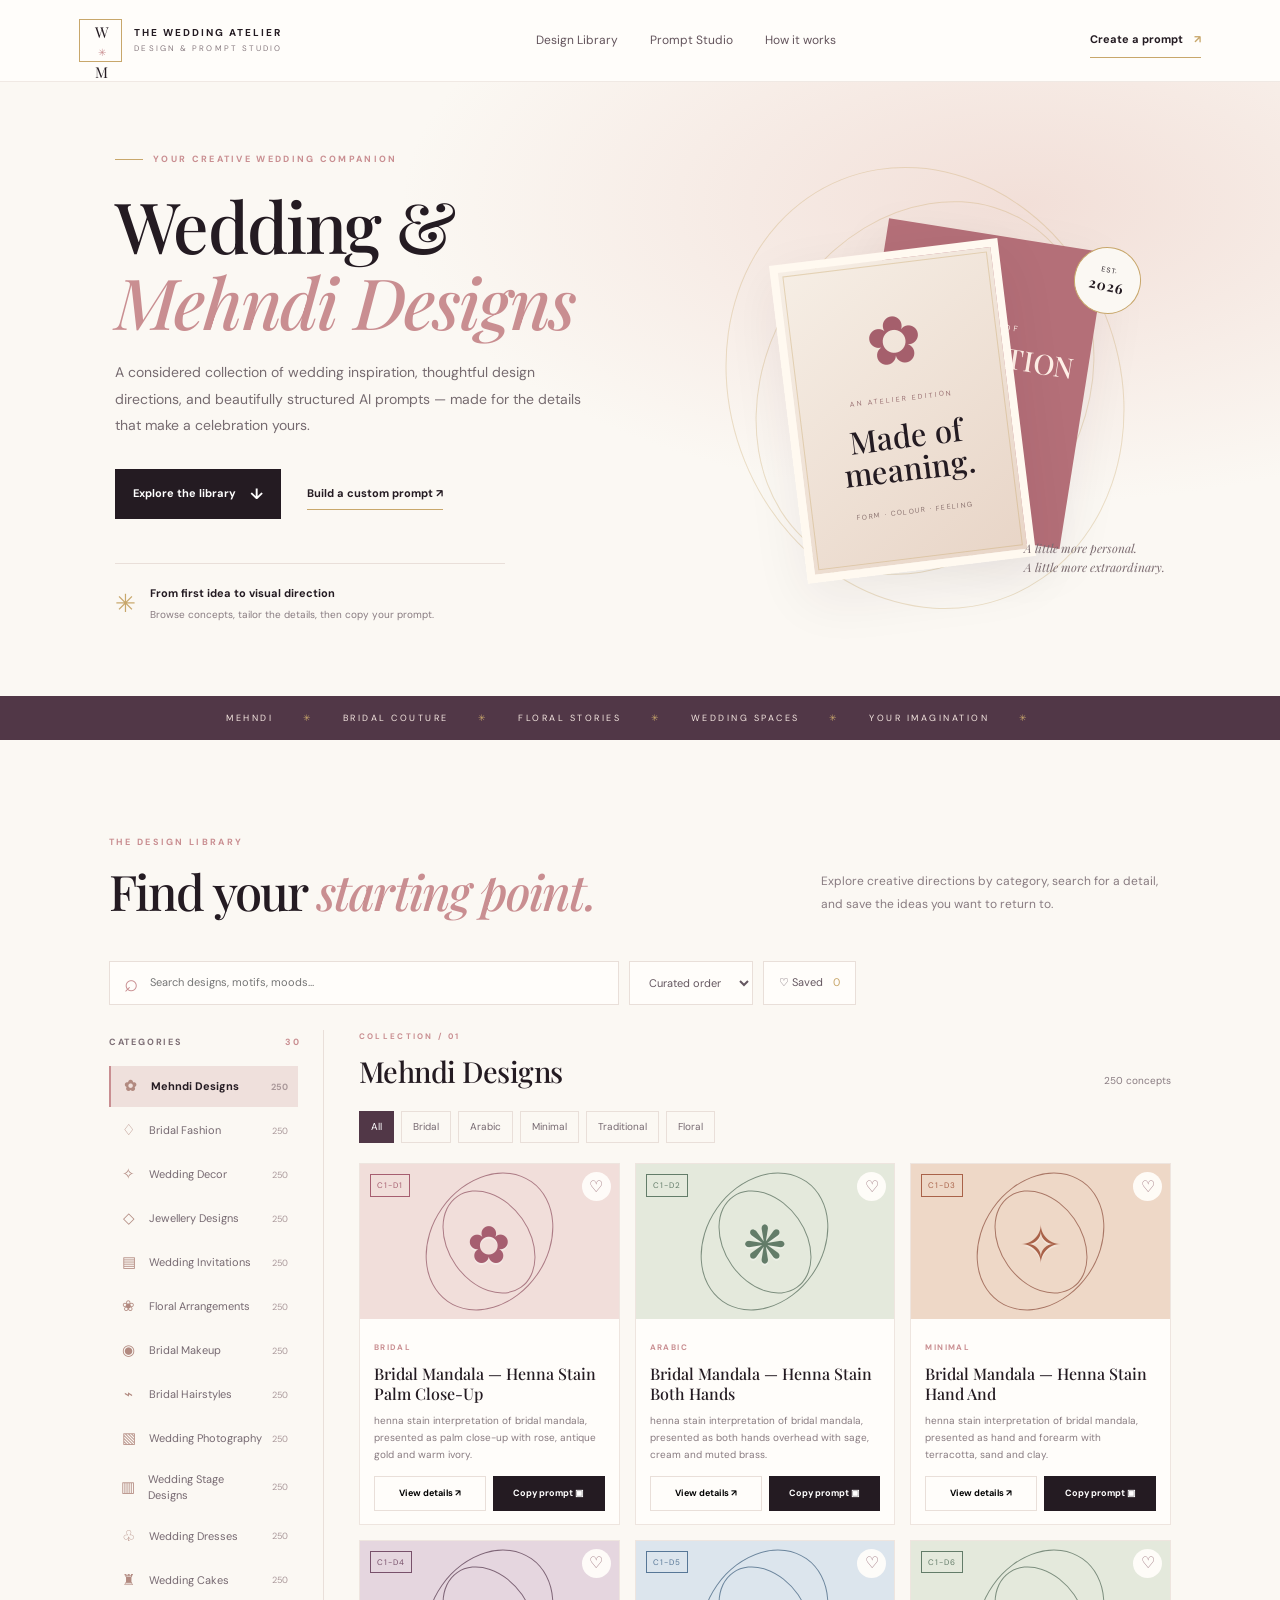
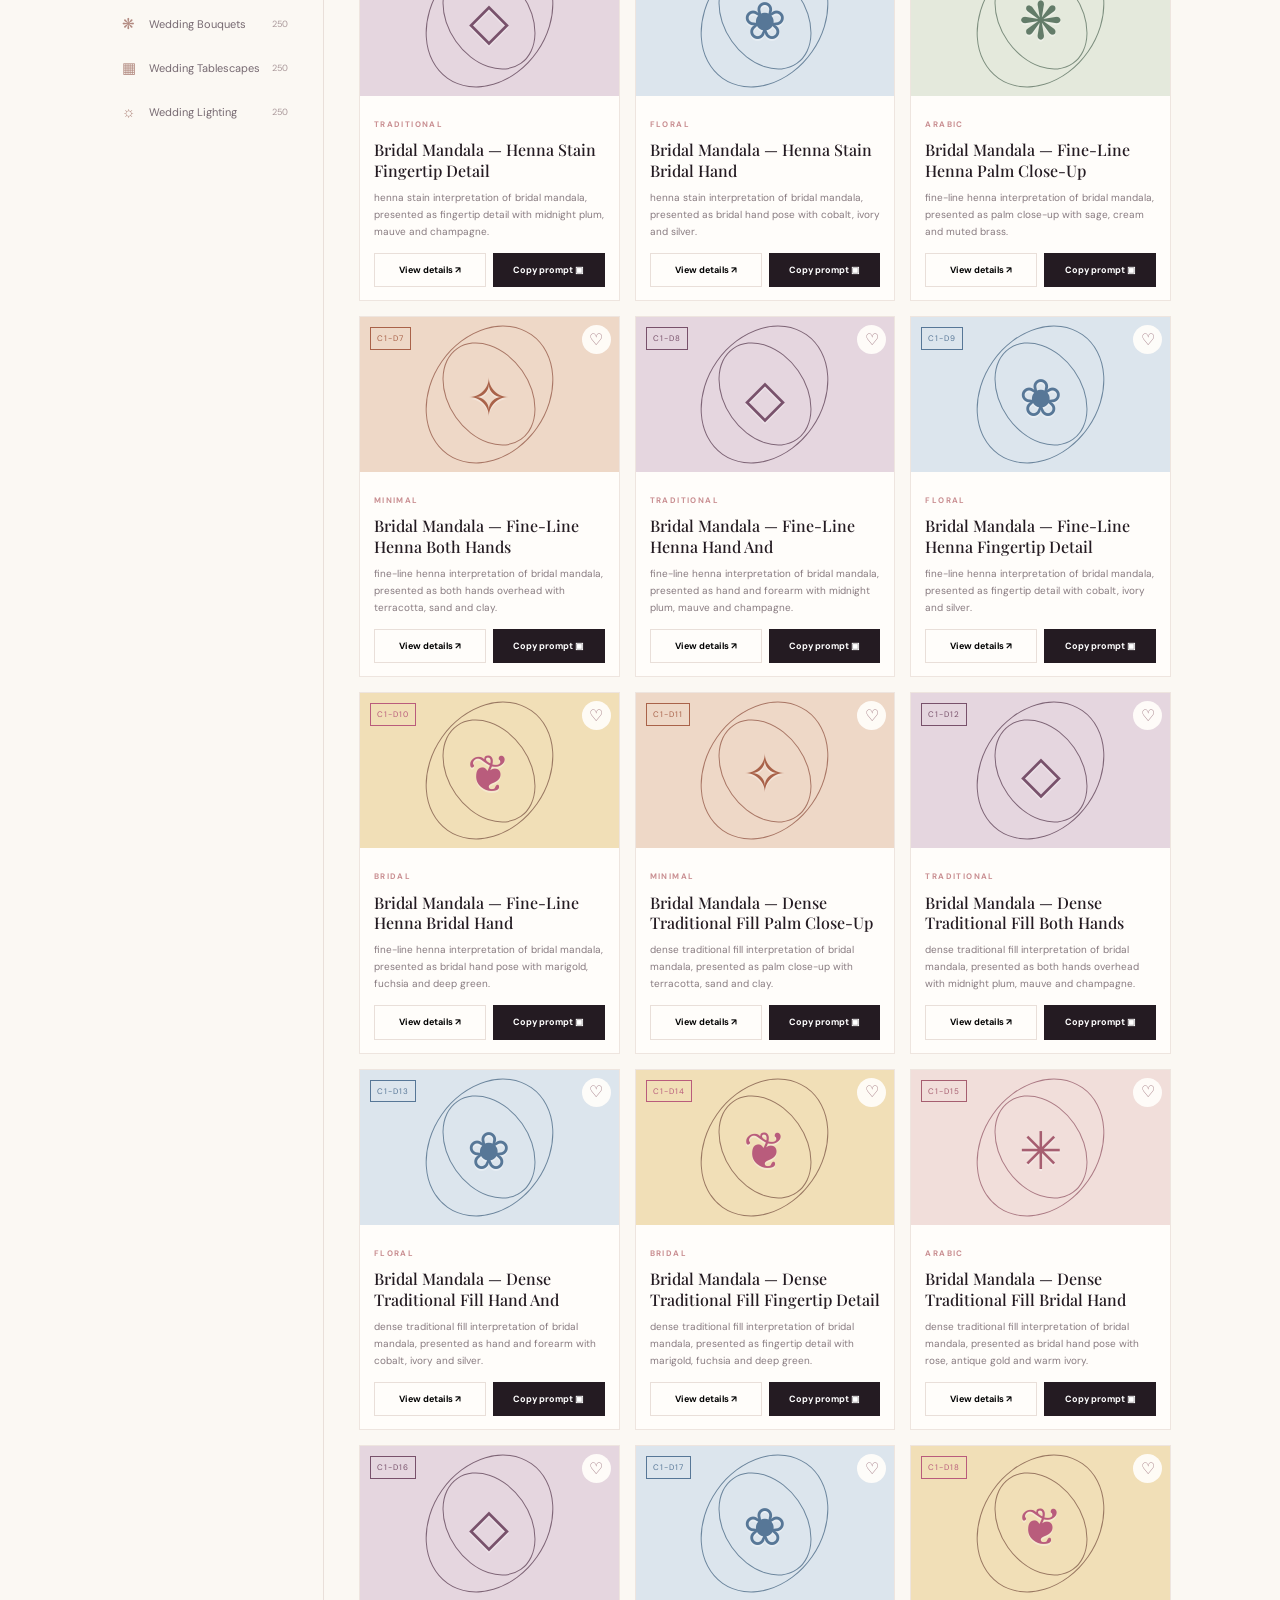
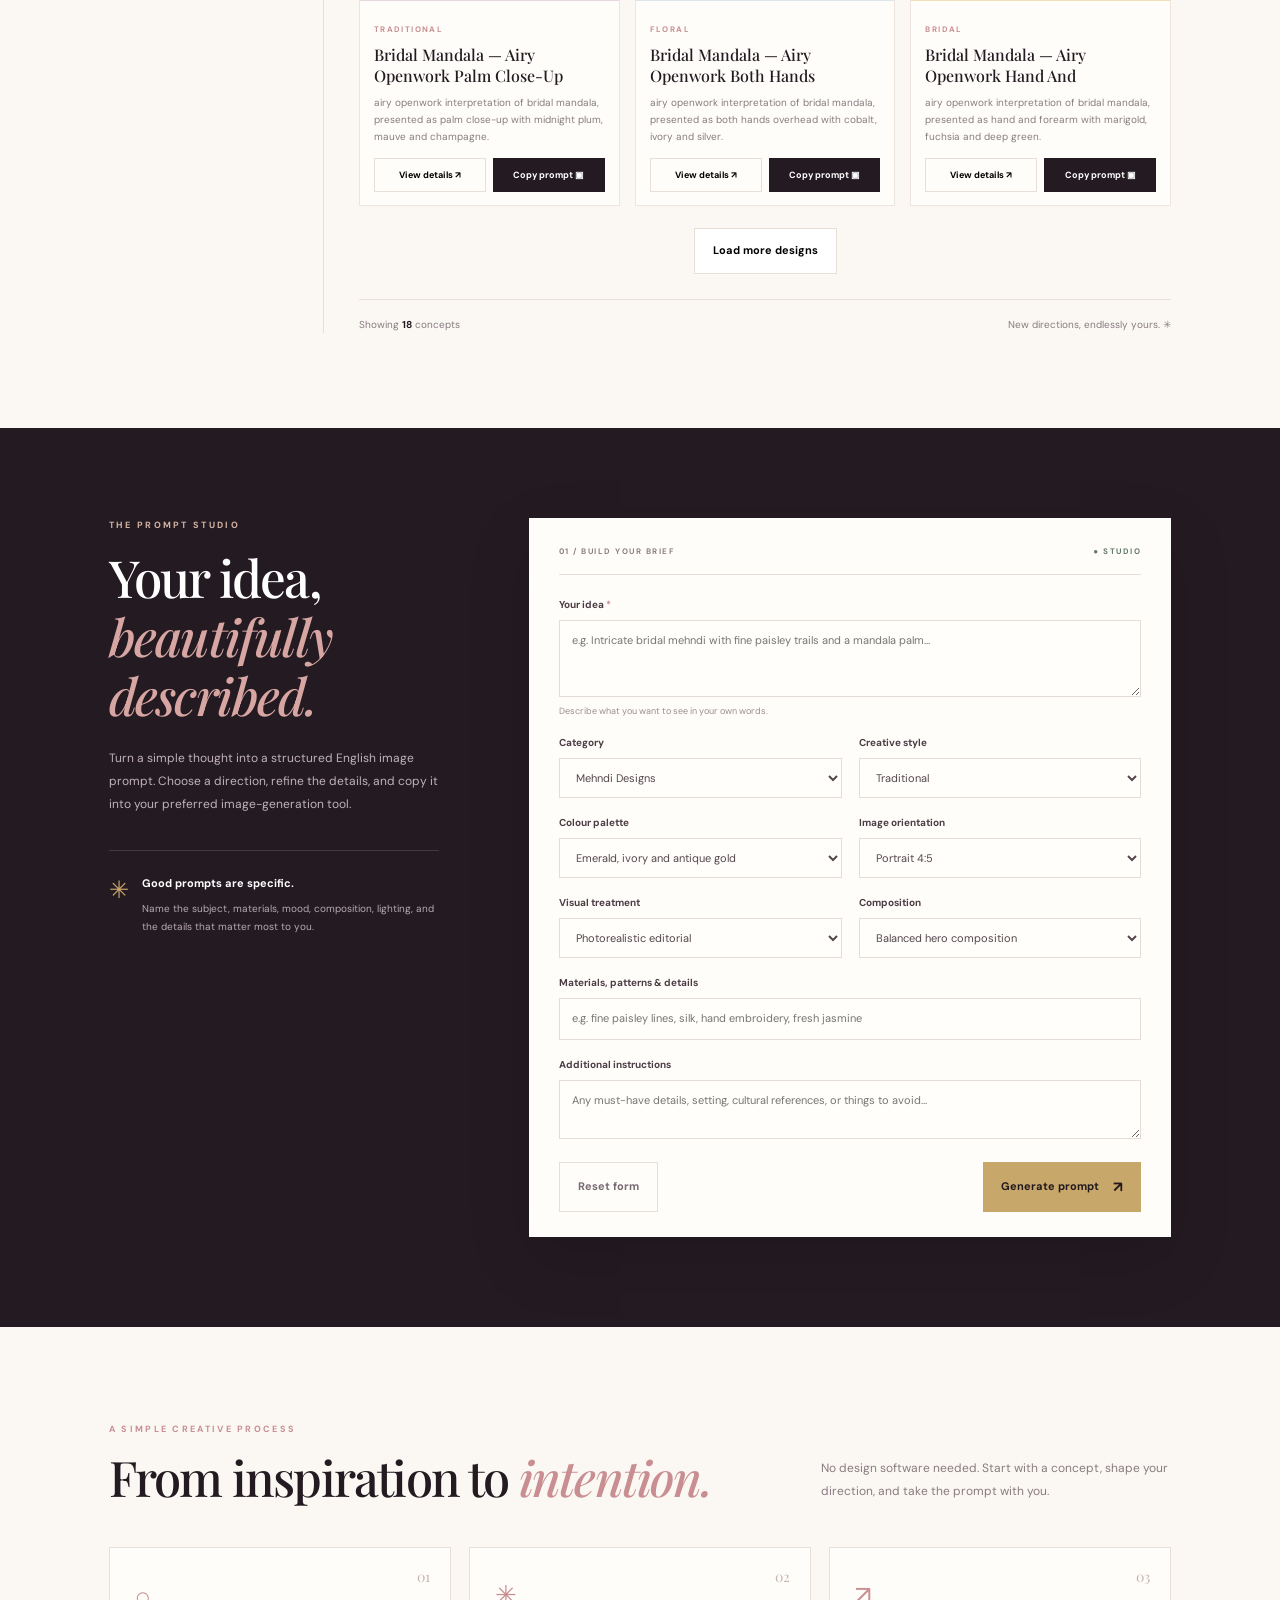
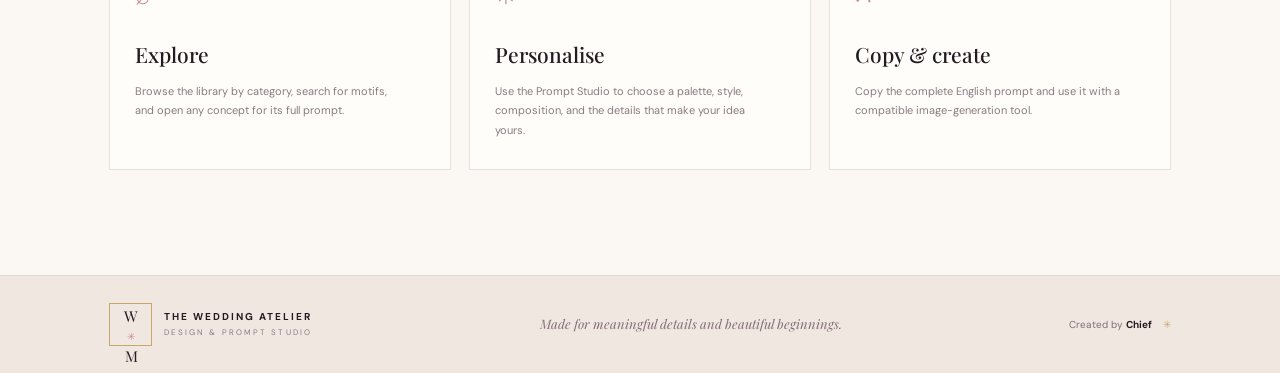
==== index.html @ a95d87e6 "Add files via upload" ====
<!doctype html>
<html lang="en">
<head>
  <meta charset="utf-8">
  <meta name="viewport" content="width=device-width, initial-scale=1">
  <meta name="theme-color" content="#241b22">
  <meta name="description" content="Explore wedding and mehndi design concepts and create polished AI image prompts.">
  <title>Wedding & Mehndi Designs — The Atelier</title>
  <link rel="preconnect" href="https://fonts.googleapis.com">
  <link rel="preconnect" href="https://fonts.gstatic.com" crossorigin>
  <link href="https://fonts.googleapis.com/css2?family=DM+Sans:wght@400;500;600;700&family=Playfair+Display:wght@500;600;700&display=swap" rel="stylesheet">
  <link rel="stylesheet" href="style.css">
</head>
<body>
  <header class="topbar">
    <a class="brand" href="#" aria-label="Wedding and Mehndi Designs home">
      <span class="brand-mark" aria-hidden="true">W<span>✳</span>M</span>
      <span class="brand-copy"><strong>THE WEDDING ATELIER</strong><small>DESIGN & PROMPT STUDIO</small></span>
    </a>
    <button class="menu-toggle" id="menuToggle" aria-label="Toggle navigation" aria-expanded="false">☰</button>
    <nav class="nav-links" id="navLinks">
      <a href="#library">Design Library</a><a href="#generator">Prompt Studio</a><a href="#how">How it works</a>
    </nav>
    <a class="top-cta" href="#generator">Create a prompt <span>↗</span></a>
  </header>

  <main>
    <section class="hero">
      <div class="hero-copy">
        <div class="eyebrow"><span class="eyebrow-line"></span> YOUR CREATIVE WEDDING COMPANION</div>
        <h1>Wedding &<br><em>Mehndi Designs</em></h1>
        <p class="hero-intro">A considered collection of wedding inspiration, thoughtful design directions, and beautifully structured AI prompts — made for the details that make a celebration yours.</p>
        <div class="hero-actions"><a class="button button-dark" href="#library">Explore the library <span>↓</span></a><a class="text-link" href="#generator">Build a custom prompt <span>↗</span></a></div>
        <div class="hero-note"><span class="note-star">✳</span><span><strong>From first idea to visual direction</strong><small>Browse concepts, tailor the details, then copy your prompt.</small></span></div>
      </div>
      <div class="hero-art" aria-label="Decorative editorial wedding artwork">
        <div class="art-orbit orbit-one"></div><div class="art-orbit orbit-two"></div>
        <div class="art-card art-back"><span>THE ART OF</span><strong>CELEBRATION</strong><i>✳</i></div>
        <div class="art-card art-front"><div class="art-flower">✿</div><span>AN ATELIER EDITION</span><strong>Made of<br>meaning.</strong><small>FORM · COLOUR · FEELING</small></div>
        <div class="art-stamp">EST.<br><b>2026</b></div>
        <div class="art-caption">A little more personal.<br>A little more extraordinary.</div>
      </div>
    </section>

    <section class="ticker" aria-label="Available creative directions"><div>MEHNDI <span>✳</span> BRIDAL COUTURE <span>✳</span> FLORAL STORIES <span>✳</span> WEDDING SPACES <span>✳</span> YOUR IMAGINATION <span>✳</span> </div></section>

    <section class="section library-section" id="library">
      <div class="section-heading">
        <div><div class="eyebrow">THE DESIGN LIBRARY</div><h2>Find your <em>starting point.</em></h2></div>
        <p>Explore creative directions by category, search for a detail, and save the ideas you want to return to.</p>
      </div>
      <div class="library-controls">
        <label class="search-box"><span aria-hidden="true">⌕</span><input id="searchInput" type="search" placeholder="Search designs, motifs, moods…" aria-label="Search designs"></label>
        <label class="select-wrap"><span class="sr-only">Sort designs</span><select id="sortSelect"><option value="featured">Curated order</option><option value="az">Name: A–Z</option><option value="za">Name: Z–A</option></select></label>
        <button class="filter-button" id="favoritesFilter" aria-pressed="false">♡ Saved <span id="savedCount">0</span></button>
      </div>
      <div class="category-layout">
        <aside class="category-sidebar"><div class="sidebar-title">CATEGORIES <span id="categoryCount"></span></div><div id="categoryNav" class="category-nav"></div></aside>
        <div class="design-content">
          <div class="active-category-row"><div><div class="eyebrow" id="categoryEyebrow">THE COLLECTION</div><h3 id="activeCategoryTitle">Mehndi Designs</h3></div><span class="result-count" id="resultCount">150 concepts</span></div>
          <div id="subcategoryRow" class="subcategory-row"></div>
          <div id="designGrid" class="design-grid" aria-live="polite"></div>
          <div id="emptyState" class="empty-state" hidden><span>⌕</span><h3>No designs found</h3><p>Try a different search term or clear the active filters.</p><button class="button button-outline" id="clearFilters">Clear filters</button></div>
          <div class="library-footer"><span>Showing <b id="showingCount">0</b> concepts</span><span>New directions, endlessly yours. ✳</span></div>
        </div>
      </div>
    </section>

    <section class="generator-section" id="generator">
      <div class="generator-intro"><div class="eyebrow eyebrow-light">THE PROMPT STUDIO</div><h2>Your idea,<br><em>beautifully described.</em></h2><p>Turn a simple thought into a structured English image prompt. Choose a direction, refine the details, and copy it into your preferred image-generation tool.</p><div class="studio-tip"><span>✳</span><div><strong>Good prompts are specific.</strong><p>Name the subject, materials, mood, composition, lighting, and the details that matter most to you.</p></div></div></div>
      <div class="generator-panel">
        <div class="panel-top"><span>01 / BUILD YOUR BRIEF</span><span class="panel-dot">● STUDIO</span></div>
        <form id="promptForm">
          <label class="field full-field"><span>Your idea <b>*</b></span><textarea id="ideaInput" rows="3" maxlength="500" placeholder="e.g. Intricate bridal mehndi with fine paisley trails and a mandala palm…" required></textarea><small>Describe what you want to see in your own words.</small></label>
          <div class="form-grid">
            <label class="field"><span>Category</span><select id="genCategory"></select></label>
            <label class="field"><span>Creative style</span><select id="styleInput"><option>Traditional</option><option>Modern</option><option>Minimalist</option><option>Royal</option><option>Luxurious</option><option>Vintage</option><option>Floral</option><option>Contemporary</option><option>Editorial</option><option>Bohemian</option><option>Art Deco</option></select></label>
            <label class="field"><span>Colour palette</span><select id="colorInput"><option>Emerald, ivory and antique gold</option><option>Crimson, blush and champagne</option><option>Terracotta, rust and warm beige</option><option>Ivory, sage and soft gold</option><option>Midnight blue and silver</option><option>Rose pink, mauve and pearl</option><option>Marigold, fuchsia and deep green</option><option>Black, ivory and gold</option><option>Monochrome neutrals</option><option>Custom / follow the idea</option></select></label>
            <label class="field"><span>Image orientation</span><select id="orientationInput"><option>Portrait 4:5</option><option>Square 1:1</option><option>Landscape 16:9</option><option>Vertical 9:16</option></select></label>
            <label class="field"><span>Visual treatment</span><select id="qualityInput"><option>Photorealistic editorial</option><option>High-detail studio photography</option><option>Fine-art illustration</option><option>Luxury magazine campaign</option><option>Architectural visualisation</option><option>Handcrafted product photography</option><option>Watercolour concept art</option></select></label>
            <label class="field"><span>Composition</span><select id="compositionInput"><option>Balanced hero composition</option><option>Close-up detail shot</option><option>Wide establishing view</option><option>Overhead flat lay</option><option>Three-quarter view</option><option>Symmetrical centered composition</option><option>Natural candid moment</option></select></label>
          </div>
          <label class="field full-field"><span>Materials, patterns & details</span><input id="detailsInput" maxlength="300" placeholder="e.g. fine paisley lines, silk, hand embroidery, fresh jasmine"></label>
          <label class="field full-field"><span>Additional instructions</span><textarea id="extraInput" rows="2" maxlength="500" placeholder="Any must-have details, setting, cultural references, or things to avoid…"></textarea></label>
          <div class="form-actions"><button type="button" class="button button-quiet" id="resetForm">Reset form</button><button type="submit" class="button button-gold" id="generateButton">Generate prompt <span>↗</span></button></div>
        </form>
        <div class="output-area" id="outputArea" hidden>
          <div class="output-heading"><div><span class="output-kicker">02 / YOUR GENERATED PROMPT</span><h3>Ready for your next tool.</h3></div><button id="regenerateButton" class="icon-button" title="Create an alternative prompt" aria-label="Regenerate prompt">↻</button></div>
          <div id="generatedPrompt" class="generated-prompt" tabindex="0"></div>
          <div class="output-actions"><button class="button button-dark" id="copyGenerated">Copy full prompt <span>▣</span></button><span id="copyStatus" role="status" aria-live="polite"></span></div>
          <p class="fine-print">This studio generates text prompts only. To create an image, paste the prompt into an image-generation service you choose.</p>
        </div>
      </div>
    </section>

    <section class="section how-section" id="how">
      <div class="section-heading"><div><div class="eyebrow">A SIMPLE CREATIVE PROCESS</div><h2>From inspiration to <em>intention.</em></h2></div><p>No design software needed. Start with a concept, shape your direction, and take the prompt with you.</p></div>
      <div class="steps-grid"><article class="step-card"><span class="step-number">01</span><div class="step-icon">⌕</div><h3>Explore</h3><p>Browse the library by category, search for motifs, and open any concept for its full prompt.</p></article><article class="step-card"><span class="step-number">02</span><div class="step-icon">✳</div><h3>Personalise</h3><p>Use the Prompt Studio to choose a palette, style, composition, and the details that make your idea yours.</p></article><article class="step-card"><span class="step-number">03</span><div class="step-icon">↗</div><h3>Copy & create</h3><p>Copy the complete English prompt and use it with a compatible image-generation tool.</p></article></div>
    </section>
  </main>
  <footer class="footer"><a class="brand footer-brand" href="#"><span class="brand-mark">W<span>✳</span>M</span><span class="brand-copy"><strong>THE WEDDING ATELIER</strong><small>DESIGN & PROMPT STUDIO</small></span></a><p>Made for meaningful details and beautiful beginnings.</p><div class="footer-credit">Created by <strong>Chief</strong> <span>✳</span></div></footer>

  <dialog id="designDialog" class="design-dialog"><button class="dialog-close" id="closeDialog" aria-label="Close design details">×</button><div id="dialogContent"></div></dialog>
  <div class="toast" id="toast" role="status" aria-live="polite"></div>
  <script src="data.js"></script><script src="script.js"></script>
</body>
</html>
---- style.css ----
:root{--ink:#241b22;--plum:#513747;--rose:#c98e91;--blush:#f4e8e4;--cream:#fbf8f3;--paper:#fffdfa;--gold:#c8a76b;--muted:#887b80;--line:#e9dfd9;--green:#647969;--serif:"Playfair Display",Georgia,serif;--sans:"DM Sans",Arial,sans-serif;--shadow:0 18px 55px #34202a12}
*{box-sizing:border-box}html{scroll-behavior:smooth;scroll-padding-top:90px}body{margin:0;background:var(--cream);color:var(--ink);font-family:var(--sans);font-size:14px;line-height:1.6}button,input,select,textarea{font:inherit}button,a,select{touch-action:manipulation}a{color:inherit;text-decoration:none}button{cursor:pointer}.sr-only{position:absolute;width:1px;height:1px;padding:0;margin:-1px;overflow:hidden;clip:rect(0,0,0,0);white-space:nowrap;border:0}
.topbar{height:82px;display:flex;align-items:center;justify-content:space-between;padding:0 6.2%;background:#fffdfaee;border-bottom:1px solid #e9dfd9a8;position:sticky;top:0;z-index:20;backdrop-filter:blur(14px)}.brand{display:flex;align-items:center;gap:12px}.brand-mark{height:43px;width:43px;border:1px solid var(--gold);display:grid;place-items:center;font-family:var(--serif);font-size:15px;letter-spacing:-2px;position:relative}.brand-mark span{color:var(--rose);font-size:10px;margin:0 1px}.brand-copy{display:flex;flex-direction:column;line-height:1.4}.brand-copy strong{font-size:10px;letter-spacing:2px}.brand-copy small{font-size:8px;letter-spacing:2.1px;color:var(--muted);margin-top:3px}.nav-links{display:flex;gap:32px;color:#63545c;font-size:12px}.nav-links a:hover,.text-link:hover{color:var(--rose)}.top-cta{font-size:11px;font-weight:700;border-bottom:1px solid var(--gold);padding:8px 0}.top-cta span{margin-left:8px;color:var(--gold)}.menu-toggle{display:none;background:none;border:0;font-size:22px}
.hero{min-height:600px;padding:70px 9% 72px;display:grid;grid-template-columns:1.04fr .96fr;align-items:center;gap:5%;overflow:hidden;background:radial-gradient(ellipse at 80% 20%,#f2dfd8 0,transparent 43%),var(--cream)}.eyebrow{font-size:9px;font-weight:700;letter-spacing:2.3px;color:var(--rose);display:flex;align-items:center;gap:10px}.eyebrow-line{width:28px;height:1px;background:var(--gold)}h1,h2,h3,p{margin-top:0}h1,h2{font-family:var(--serif);font-weight:500;letter-spacing:-1.8px}h1{font-size:clamp(48px,5.5vw,76px);line-height:1.07;margin:22px 0 20px}h1 em,h2 em{font-weight:500;color:var(--rose)}.hero-intro{max-width:480px;color:#766b70;font-size:14px;line-height:1.9}.hero-actions{display:flex;align-items:center;gap:26px;margin:30px 0 44px}.button{border:0;display:inline-flex;align-items:center;justify-content:center;gap:14px;padding:13px 18px;font-size:11px;font-weight:700;transition:transform .2s,background .2s,border-color .2s}.button:hover{transform:translateY(-2px)}.button-dark{background:var(--ink);color:white}.button-dark:hover{background:var(--plum)}.button-dark span,.button-gold span{font-size:15px}.text-link{font-size:11px;font-weight:700;border-bottom:1px solid #c8a76b;padding:7px 0}.hero-note{display:flex;gap:14px;align-items:center;border-top:1px solid var(--line);padding-top:20px;max-width:390px}.note-star{font-size:25px;color:var(--gold)}.hero-note strong,.hero-note small{display:block}.hero-note strong{font-size:11px}.hero-note small{color:var(--muted);font-size:10px;margin-top:4px}
.hero-art{height:440px;position:relative;display:grid;place-items:center}.art-orbit{position:absolute;border:1px solid #c8a76b55;border-radius:50%;transform:rotate(-22deg)}.orbit-one{width:390px;height:450px}.orbit-two{width:320px;height:390px;transform:rotate(30deg)}.art-card{position:absolute;box-shadow:var(--shadow);display:flex;flex-direction:column;align-items:center;justify-content:center;text-align:center}.art-back{width:220px;height:300px;background:#b46f78;color:#fff0e7;transform:rotate(9deg) translate(48px,-12px);gap:8px}.art-back span{font-size:8px;letter-spacing:3px}.art-back strong{font-family:var(--serif);font-size:28px;font-weight:500;line-height:1.1}.art-back i{font-size:34px;color:#e6c78e;font-style:normal;margin-top:20px}.art-front{width:230px;height:320px;background:linear-gradient(145deg,#f6eee5,#e8d5c7);transform:rotate(-7deg) translate(-25px,20px);border:8px solid #fff9f0;outline:1px solid #c8a76b66;outline-offset:-13px}.art-flower{font-size:67px;color:#a55f6c;line-height:1.1;margin-bottom:15px}.art-front span{font-size:7px;letter-spacing:2px;color:#9a7173}.art-front strong{font-family:var(--serif);font-size:31px;font-weight:500;line-height:1.05;margin:15px 0 22px}.art-front small{font-size:7px;letter-spacing:1.4px;color:#8b7370}.art-stamp{position:absolute;right:5%;top:18%;border:1px solid var(--gold);border-radius:50%;height:67px;width:67px;display:grid;align-content:center;text-align:center;font-size:7px;letter-spacing:1px;transform:rotate(12deg);background:#fbf8f3}.art-stamp b{font-family:var(--serif);font-size:14px}.art-caption{position:absolute;right:0;bottom:7%;font-family:var(--serif);font-style:italic;font-size:12px;color:#7b6b70;line-height:1.6}
.ticker{background:var(--plum);color:#f6e8e2;overflow:hidden;white-space:nowrap;padding:15px 0;font-size:9px;letter-spacing:2.5px}.ticker div{text-align:center}.ticker span{color:var(--gold);margin:0 25px}
.section{padding:95px 8.5%}.section-heading{display:flex;justify-content:space-between;align-items:end;gap:40px;margin-bottom:42px}.section-heading h2,.generator-intro h2{font-size:clamp(35px,4vw,49px);line-height:1.15;margin:13px 0 0}.section-heading>p{max-width:350px;color:var(--muted);font-size:12px;line-height:1.9;margin:0 0 3px}.library-controls{display:flex;gap:10px;margin-bottom:25px}.search-box{display:flex;align-items:center;gap:10px;border:1px solid var(--line);background:#fffdfa;padding:0 14px;flex:1;max-width:510px;height:44px}.search-box span{font-size:24px;color:var(--rose)}.search-box input{border:0;outline:0;background:transparent;width:100%;font-size:11px}.select-wrap select,.filter-button{height:44px;background:#fffdfa;border:1px solid var(--line);padding:0 15px;color:#655760;font-size:11px}.filter-button[aria-pressed=true]{background:var(--plum);color:white;border-color:var(--plum)}.filter-button span{display:inline-block;margin-left:7px;color:var(--gold)}
.category-layout{display:grid;grid-template-columns:215px minmax(0,1fr);gap:35px}.category-sidebar{border-right:1px solid var(--line);padding-right:22px}.sidebar-title{font-size:9px;letter-spacing:1.8px;font-weight:700;color:#7d6e75;margin:5px 0 17px;display:flex;justify-content:space-between}.sidebar-title span{color:var(--rose)}.category-nav{display:flex;flex-direction:column;gap:3px;max-height:680px;overflow:auto;padding-right:3px}.category-link{border:0;background:transparent;text-align:left;padding:10px 10px;display:flex;align-items:center;gap:10px;font-size:11px;color:#766971;line-height:1.4}.category-link .cat-icon{font-size:15px;width:20px;text-align:center;color:#b28a80}.category-link:hover{background:#f3e8e4}.category-link.active{background:#efe0dc;color:var(--ink);font-weight:700;border-left:2px solid var(--rose)}.category-link .cat-count{margin-left:auto;font-size:9px;color:#aa989a}.active-category-row{display:flex;align-items:end;justify-content:space-between;margin-bottom:17px}.active-category-row h3{font-family:var(--serif);font-weight:500;font-size:29px;letter-spacing:-.5px;margin:5px 0 0}.active-category-row .eyebrow{font-size:8px}.result-count{font-size:10px;color:var(--muted);padding-bottom:5px}.subcategory-row{display:flex;gap:7px;flex-wrap:wrap;margin-bottom:20px}.subcat{border:1px solid var(--line);background:transparent;padding:7px 11px;color:#766971;font-size:10px}.subcat.active,.subcat:hover{background:var(--plum);border-color:var(--plum);color:#fff}.design-grid{display:grid;grid-template-columns:repeat(3,minmax(0,1fr));gap:15px}.design-card{background:var(--paper);border:1px solid #eee5df;min-width:0;transition:transform .25s,box-shadow .25s;position:relative}.design-card:hover{transform:translateY(-4px);box-shadow:var(--shadow)}.design-art{height:155px;position:relative;overflow:hidden;display:grid;place-items:center;background:var(--art-bg,#f0dfd7)}.design-art:before,.design-art:after{content:"";position:absolute;border:1px solid var(--art-line,#b77980);border-radius:50%;width:115px;height:145px;transform:rotate(35deg);opacity:.7}.design-art:after{width:80px;height:110px;transform:rotate(-35deg)}.art-symbol{font-family:var(--serif);font-size:52px;color:var(--art-ink,#9c5e6a);position:relative;z-index:1;text-shadow:0 2px 0 #ffffff55}.art-index{position:absolute;top:10px;left:10px;font-size:8px;letter-spacing:1px;color:var(--art-ink,#9c5e6a);border:1px solid currentColor;padding:4px 6px;z-index:2}.favorite-btn{position:absolute;right:8px;top:8px;border:0;background:#fffdfaee;border-radius:50%;width:29px;height:29px;font-size:16px;color:#9b727b;z-index:3}.favorite-btn.saved{background:var(--plum);color:white}.card-body{padding:15px 14px 13px}.card-kicker{font-size:8px;letter-spacing:1.4px;color:var(--rose);font-weight:700;text-transform:uppercase}.card-body h4{font-family:var(--serif);font-weight:500;font-size:16px;line-height:1.3;margin:7px 0}.card-body p{font-size:10px;line-height:1.7;color:var(--muted);min-height:51px;margin-bottom:13px}.card-actions{display:flex;gap:7px}.card-actions button{font-size:9px;font-weight:700;padding:9px 10px;flex:1;border:1px solid var(--line);background:transparent}.card-actions .copy-card{background:var(--ink);color:#fff;border-color:var(--ink)}.card-actions button:hover{border-color:var(--rose)}.library-footer{display:flex;justify-content:space-between;border-top:1px solid var(--line);padding-top:17px;margin-top:25px;color:var(--muted);font-size:10px}.library-footer b{color:var(--ink)}.empty-state{text-align:center;padding:65px 20px;background:#fffdfa;border:1px dashed var(--line)}.empty-state>span{font-size:35px;color:var(--rose)}.empty-state h3{font-family:var(--serif);font-size:24px;font-weight:500;margin:8px 0}.empty-state p{font-size:12px;color:var(--muted)}.button-outline{border:1px solid var(--line);background:white}
.generator-section{background:var(--ink);padding:90px 8.5%;display:grid;grid-template-columns:.7fr 1.3fr;gap:7%;align-items:start;color:white}.eyebrow-light{color:#d6b4a5}.generator-intro{position:sticky;top:120px}.generator-intro h2{font-size:clamp(38px,4vw,52px);margin:16px 0 22px}.generator-intro h2 em{color:#d7a6a2}.generator-intro>p{font-size:12px;line-height:1.9;color:#c1b2b8;max-width:340px}.studio-tip{display:flex;gap:13px;border-top:1px solid #ffffff22;margin-top:35px;padding-top:20px;max-width:330px}.studio-tip>span{color:var(--gold);font-size:24px}.studio-tip strong{font-size:11px}.studio-tip p{font-size:10px;line-height:1.8;color:#b8a9b0;margin:6px 0 0}.generator-panel{background:#fffdfa;color:var(--ink);padding:27px 30px 25px;box-shadow:0 22px 60px #0002}.panel-top{display:flex;justify-content:space-between;border-bottom:1px solid var(--line);padding-bottom:16px;margin-bottom:22px;font-size:8px;font-weight:700;letter-spacing:1.5px;color:#8e7e85}.panel-dot{color:var(--green)}.field{display:flex;flex-direction:column;gap:7px;min-width:0}.field>span{font-size:10px;font-weight:700;color:#4c3d45}.field>span b{color:var(--rose)}.field input,.field select,.field textarea{width:100%;border:1px solid #e6dcd7;background:#fffefa;padding:11px 12px;outline:none;color:#55464e;font-size:11px;border-radius:0;min-width:0}.field textarea{resize:vertical;line-height:1.6}.field input:focus,.field select:focus,.field textarea:focus{border-color:var(--rose);box-shadow:0 0 0 2px #c98e911a}.field small{font-size:9px;color:#9b8b91}.full-field{margin-bottom:17px}.form-grid{display:grid;grid-template-columns:1fr 1fr;gap:17px;margin-bottom:17px}.form-actions{display:flex;justify-content:space-between;gap:12px;margin-top:23px}.button-quiet{background:transparent;border:1px solid var(--line);color:#776871}.button-gold{background:var(--gold);color:#21191e}.output-area{margin-top:27px;border-top:1px solid var(--line);padding-top:24px}.output-heading{display:flex;justify-content:space-between;align-items:center}.output-kicker{font-size:8px;letter-spacing:1.6px;color:var(--rose);font-weight:700}.output-heading h3{font-family:var(--serif);font-size:23px;font-weight:500;margin:5px 0 14px}.icon-button{border:1px solid var(--line);background:white;width:37px;height:37px;font-size:21px;color:var(--plum)}.generated-prompt{background:#f8f0eb;border-left:2px solid var(--rose);padding:17px;font-size:11px;line-height:1.9;color:#5d4b54;white-space:pre-wrap;overflow-wrap:anywhere;max-height:300px;overflow:auto}.output-actions{display:flex;align-items:center;gap:13px;margin-top:13px}.output-actions #copyStatus{font-size:10px;color:var(--green)}.fine-print{font-size:9px;color:#95858b;margin:13px 0 0}
.how-section{padding-bottom:105px}.steps-grid{display:grid;grid-template-columns:repeat(3,1fr);gap:18px}.step-card{position:relative;background:#fffdfa;border:1px solid var(--line);padding:27px 25px 28px;min-height:220px}.step-number{position:absolute;right:20px;top:18px;font-family:var(--serif);font-size:14px;color:#c7b3ae}.step-icon{font-size:26px;color:var(--rose);margin-bottom:21px}.step-card h3{font-family:var(--serif);font-weight:500;font-size:21px;margin-bottom:10px}.step-card p{font-size:11px;line-height:1.8;color:var(--muted);margin:0;max-width:270px}
.footer{display:flex;align-items:center;justify-content:space-between;gap:20px;padding:27px 8.5%;background:#f1e7e1;border-top:1px solid #e6d8d1}.footer p{font-family:var(--serif);font-style:italic;font-size:13px;color:#826e75;margin:0}.footer-credit{font-size:10px;color:#806d75}.footer-credit strong{color:var(--ink)}.footer-credit span{color:var(--gold);margin-left:8px}
.design-dialog{border:0;padding:0;width:min(620px,calc(100% - 28px));max-height:90vh;overflow:auto;background:var(--paper);color:var(--ink);box-shadow:0 20px 100px #0005}.design-dialog::backdrop{background:#21161dc9;backdrop-filter:blur(4px)}.dialog-close{position:sticky;top:12px;float:right;margin:12px 12px -45px 0;z-index:2;width:32px;height:32px;border:0;border-radius:50%;background:#fffdfa;font-size:23px}.dialog-art{height:210px;display:grid;place-items:center;background:var(--art-bg)}.dialog-art span{font-size:80px;color:var(--art-ink)}.dialog-body{padding:28px}.dialog-body h2{font-size:31px;margin:7px 0 10px}.dialog-body p{font-size:12px;line-height:1.8;color:var(--muted)}.dialog-prompt{white-space:pre-wrap;overflow-wrap:anywhere;background:#f6eee9;padding:17px;font-size:11px;line-height:1.8;margin:17px 0}.toast{position:fixed;bottom:22px;left:50%;transform:translate(-50%,20px);background:var(--ink);color:white;padding:12px 18px;font-size:11px;box-shadow:var(--shadow);opacity:0;pointer-events:none;transition:all .25s;z-index:50;max-width:calc(100% - 30px);text-align:center}.toast.show{opacity:1;transform:translate(-50%,0)}
@media(max-width:1050px){.hero{padding-left:6%;padding-right:6%}.section,.generator-section{padding-left:5%;padding-right:5%}.category-layout{grid-template-columns:185px minmax(0,1fr);gap:22px}.design-grid{grid-template-columns:repeat(2,minmax(0,1fr))}.hero-art{transform:scale(.9)}}
@media(max-width:760px){.topbar{height:70px;padding:0 5%}.nav-links{display:none;position:absolute;top:69px;left:0;right:0;background:var(--paper);padding:20px 5%;border-bottom:1px solid var(--line);flex-direction:column;gap:18px}.nav-links.open{display:flex}.top-cta{margin-left:auto;margin-right:18px}.menu-toggle{display:block;order:3}.hero{grid-template-columns:1fr;padding:58px 7% 38px;gap:0}.hero-art{height:350px;transform:scale(.85);margin-top:-5px}.hero-actions{margin-bottom:28px}.section{padding:65px 5%}.section-heading{display:block;margin-bottom:28px}.section-heading>p{margin-top:16px}.category-layout{grid-template-columns:1fr;gap:25px}.category-sidebar{border-right:0;border-bottom:1px solid var(--line);padding:0 0 16px}.category-nav{flex-direction:row;overflow-x:auto;max-height:none;padding-bottom:5px}.category-link{white-space:nowrap;flex-shrink:0;border:1px solid var(--line);padding:9px 11px}.category-link.active{border:1px solid var(--rose)}.sidebar-title{margin-bottom:10px}.design-grid{grid-template-columns:repeat(2,minmax(0,1fr));gap:10px}.design-art{height:130px}.card-body{padding:12px 10px}.card-body h4{font-size:15px}.card-body p{font-size:10px}.card-actions button{padding:8px 5px}.library-controls{flex-wrap:wrap}.search-box{max-width:none;flex-basis:100%}.select-wrap select,.filter-button{flex:1}.generator-section{grid-template-columns:1fr;padding:65px 5%;gap:30px}.generator-intro{position:static}.generator-intro>p{max-width:500px}.studio-tip{margin-top:20px}.generator-panel{padding:22px 18px}.steps-grid{grid-template-columns:1fr;gap:10px}.step-card{min-height:0;padding:22px}.step-icon{margin-bottom:8px}.footer{flex-wrap:wrap;padding:25px 5%}.footer p{order:3;flex-basis:100%}}
@media(max-width:430px){.brand-copy strong{font-size:8px;letter-spacing:1.3px}.brand-copy small{font-size:7px;letter-spacing:1.2px}.brand-mark{width:37px;height:37px}.top-cta{font-size:9px;margin-right:10px}.hero h1{font-size:48px}.hero-art{transform:scale(.72);margin:-25px -35px -20px}.hero-actions{gap:15px;flex-wrap:wrap}.button{padding:12px 13px}.design-grid{grid-template-columns:1fr 1fr}.design-art{height:110px}.art-symbol{font-size:42px}.active-category-row h3{font-size:25px}.result-count{font-size:9px}.form-grid{grid-template-columns:1fr;gap:14px}.form-actions{flex-wrap:wrap}.form-actions button{flex:1}.output-heading h3{font-size:20px}.footer-brand{flex-basis:100%}.footer-credit{margin-left:auto}}
@media(prefers-reduced-motion:reduce){*,*::before,*::after{scroll-behavior:auto!important;transition:none!important;animation:none!important}}
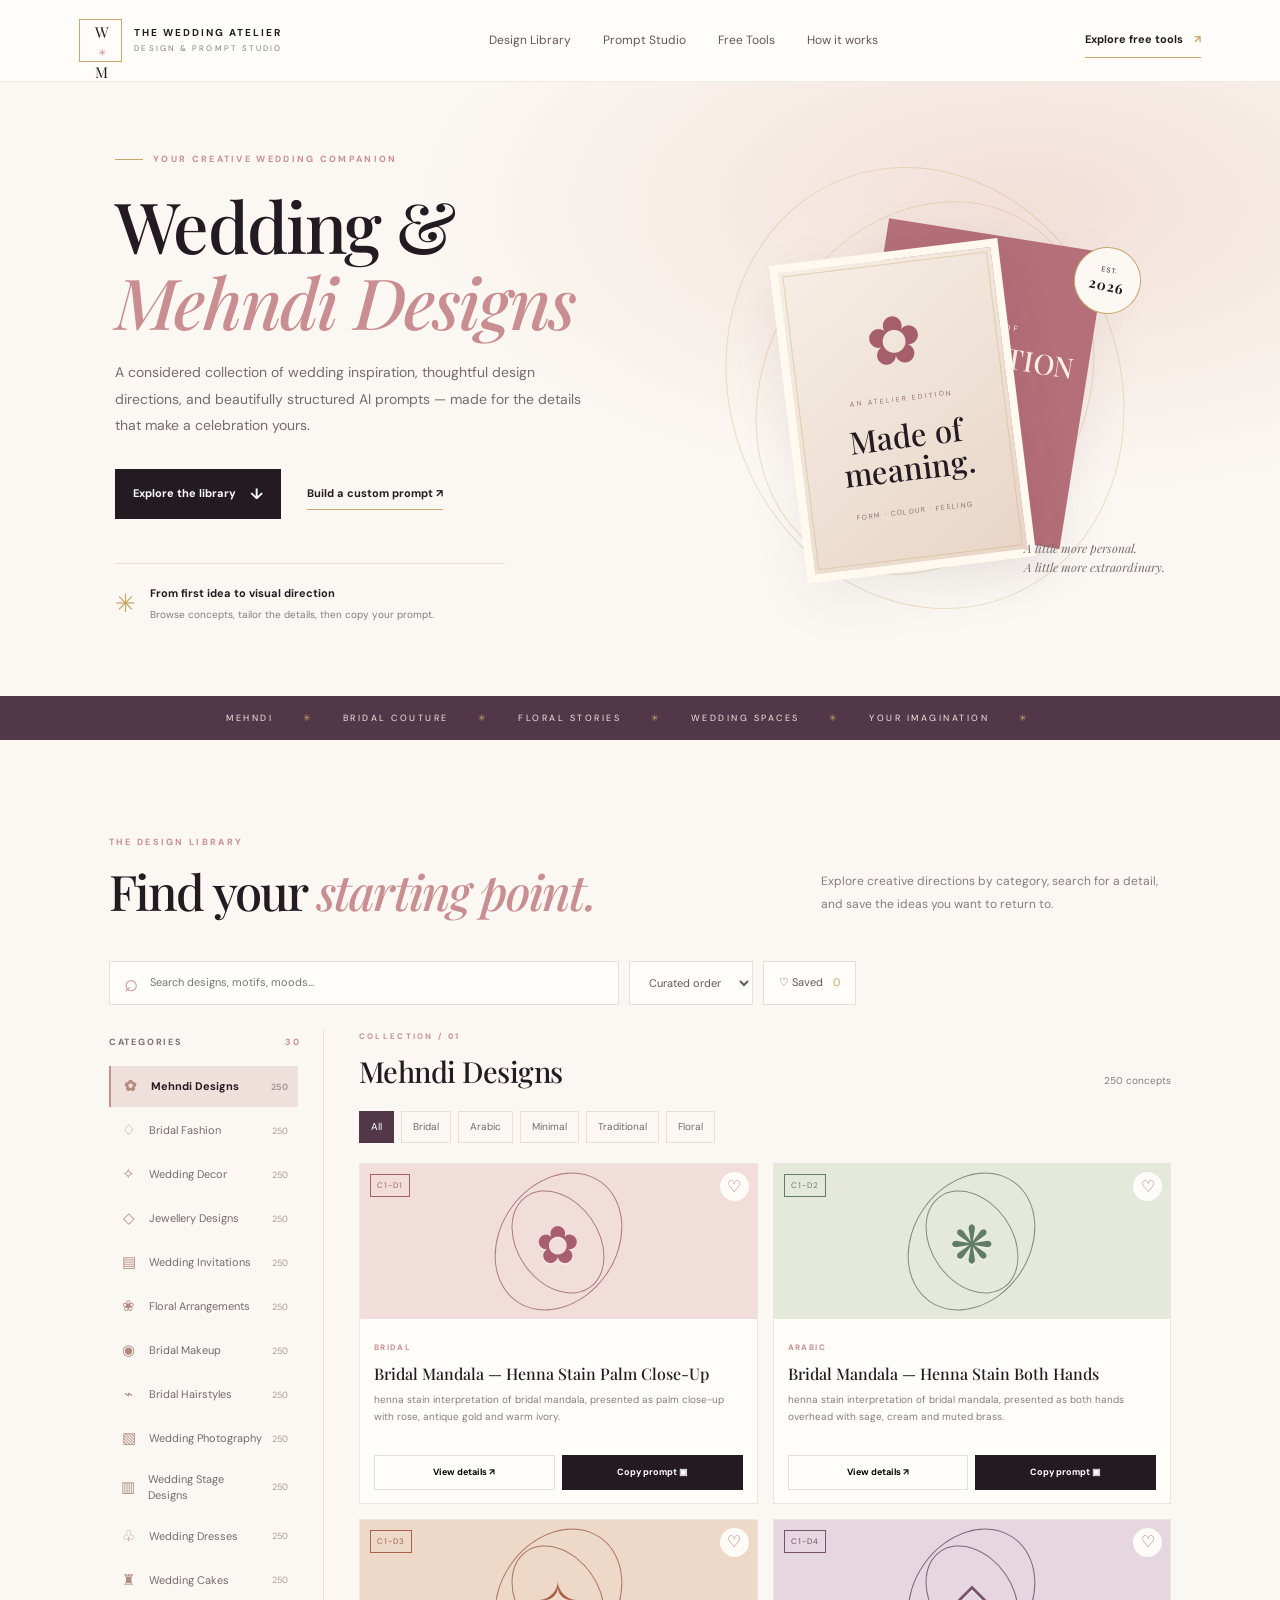
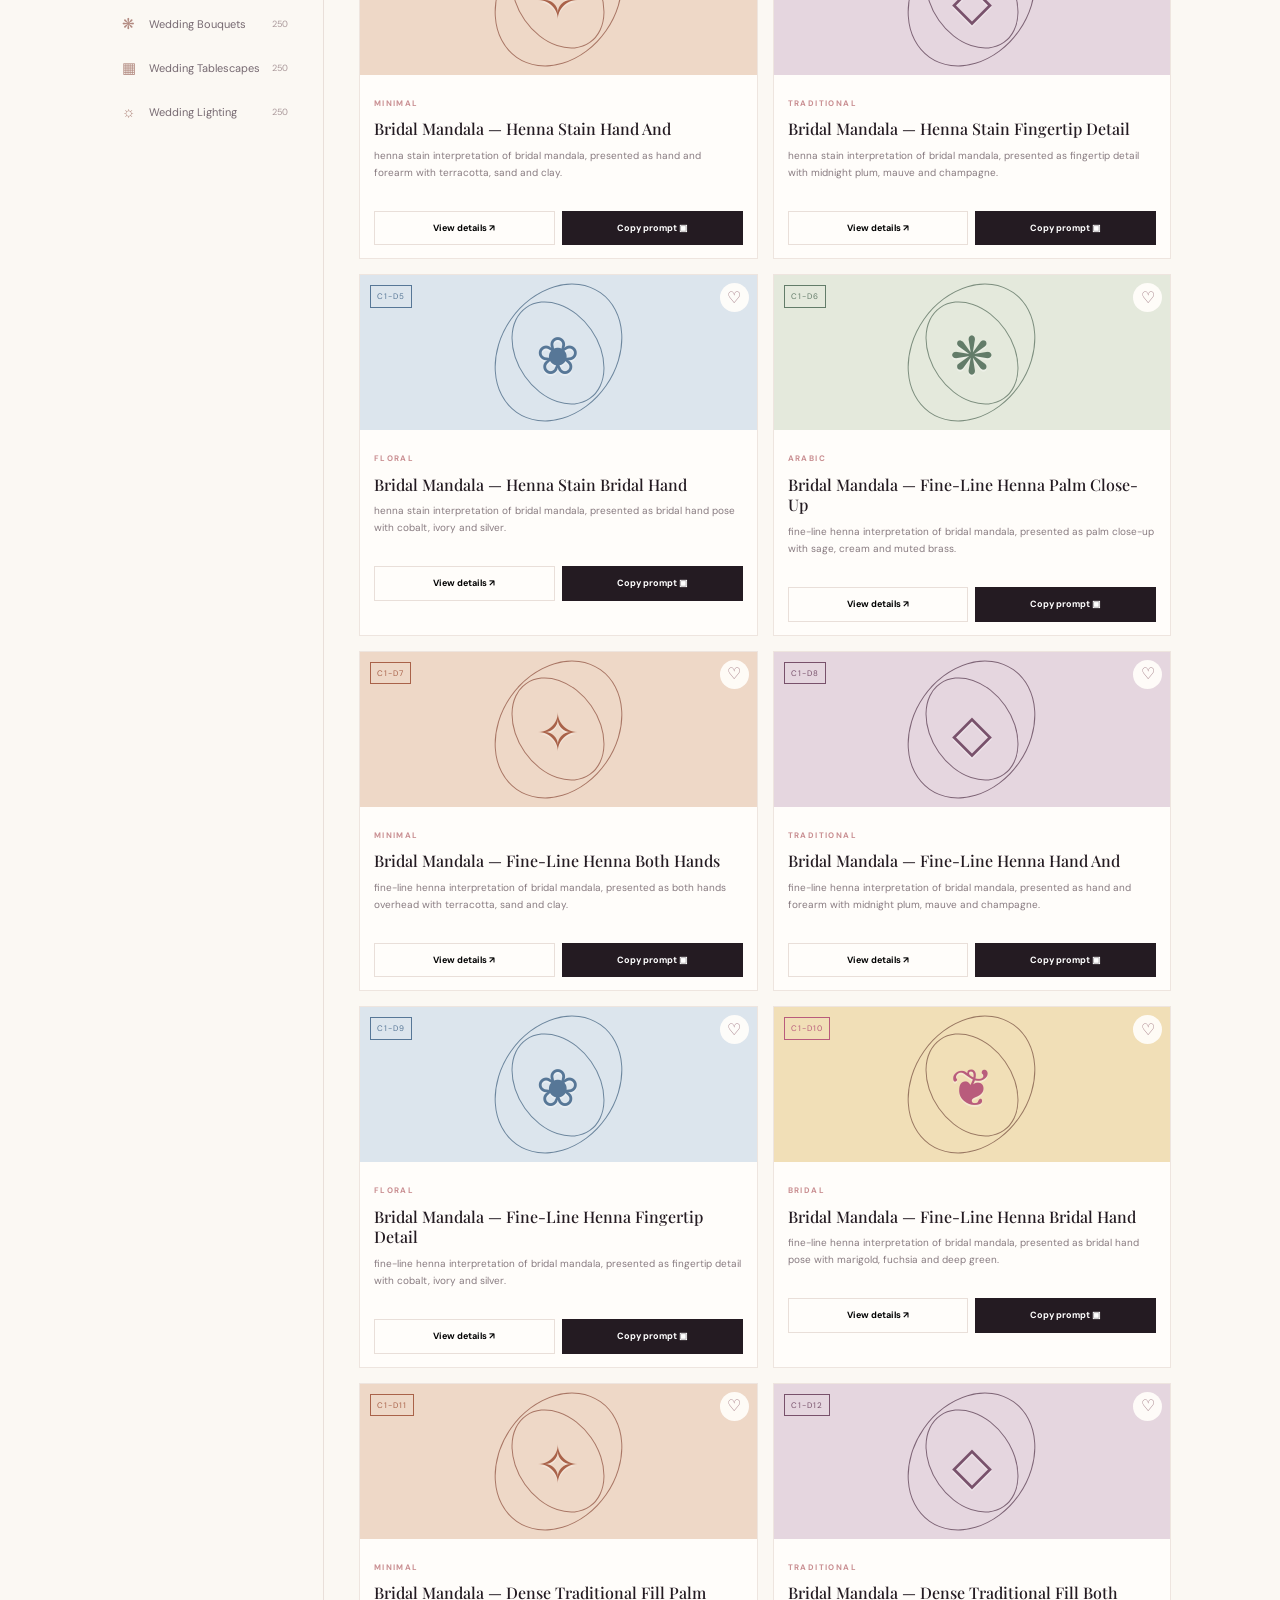
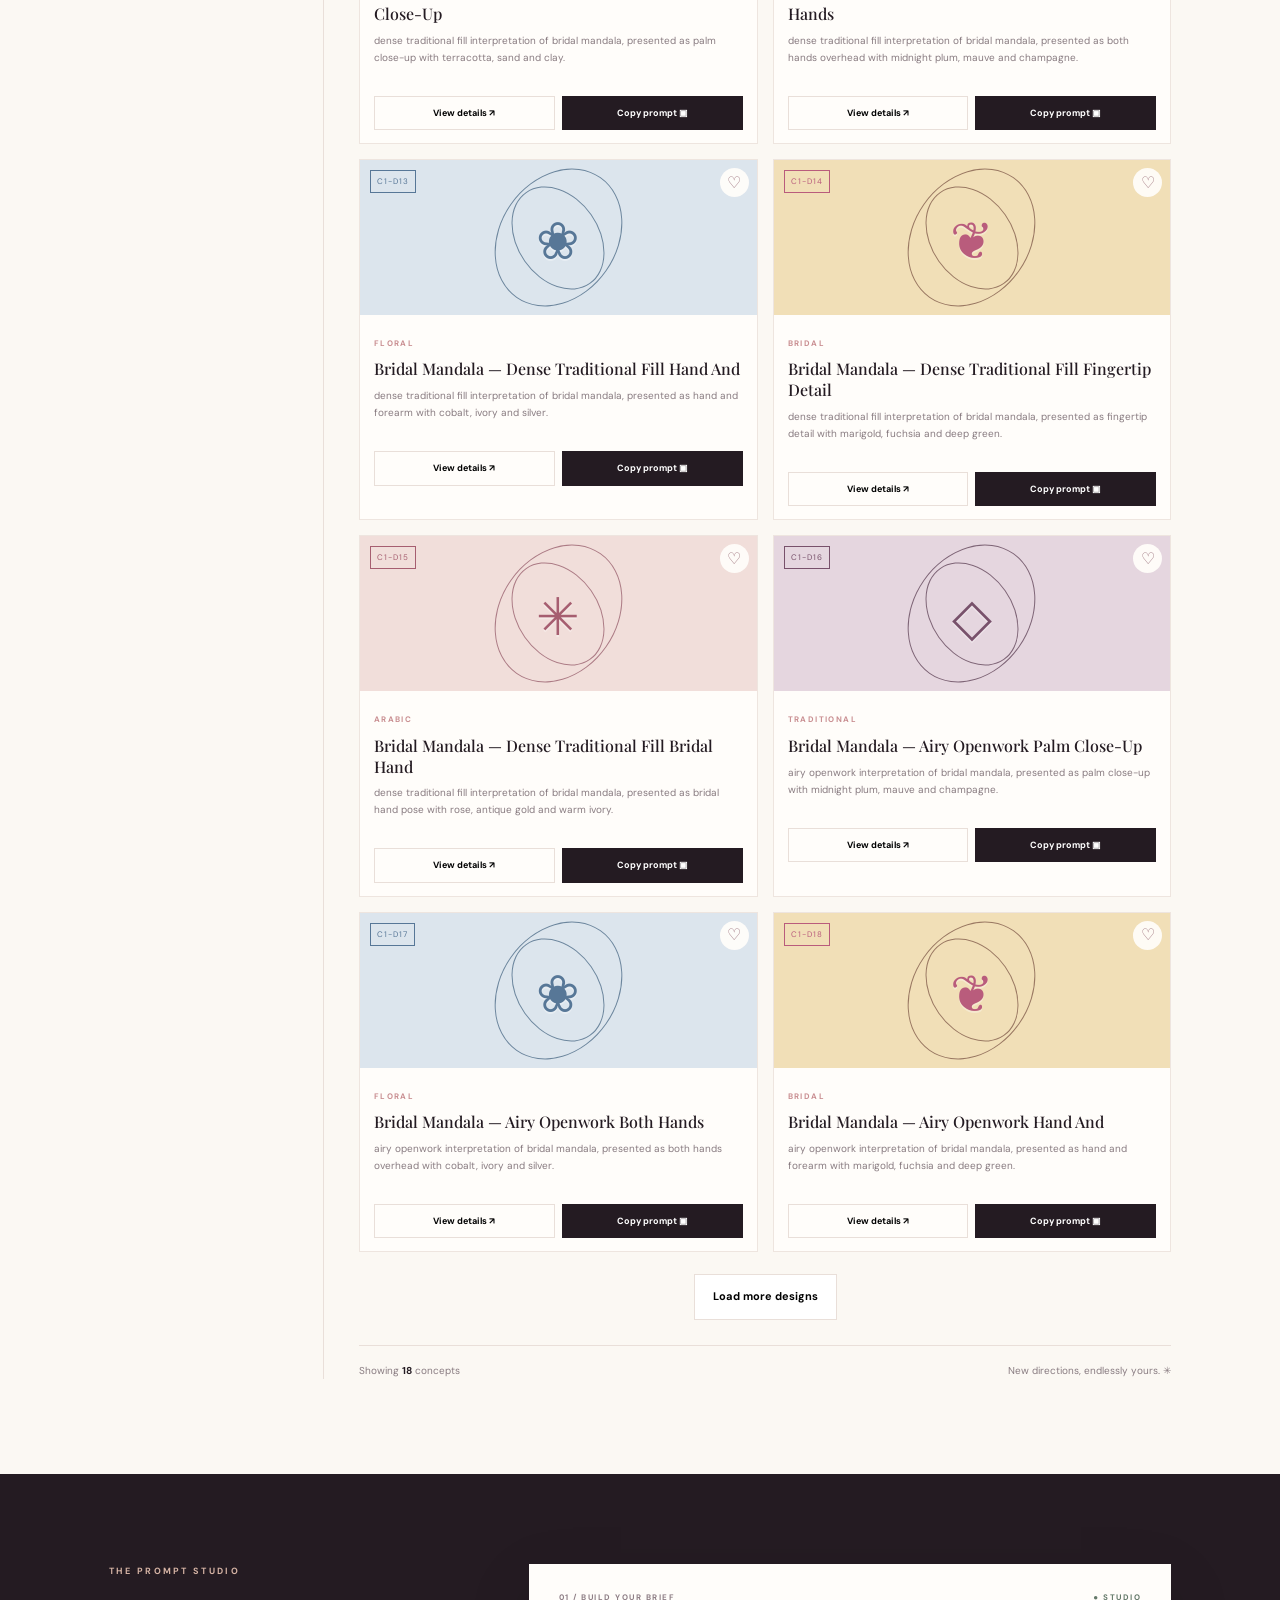
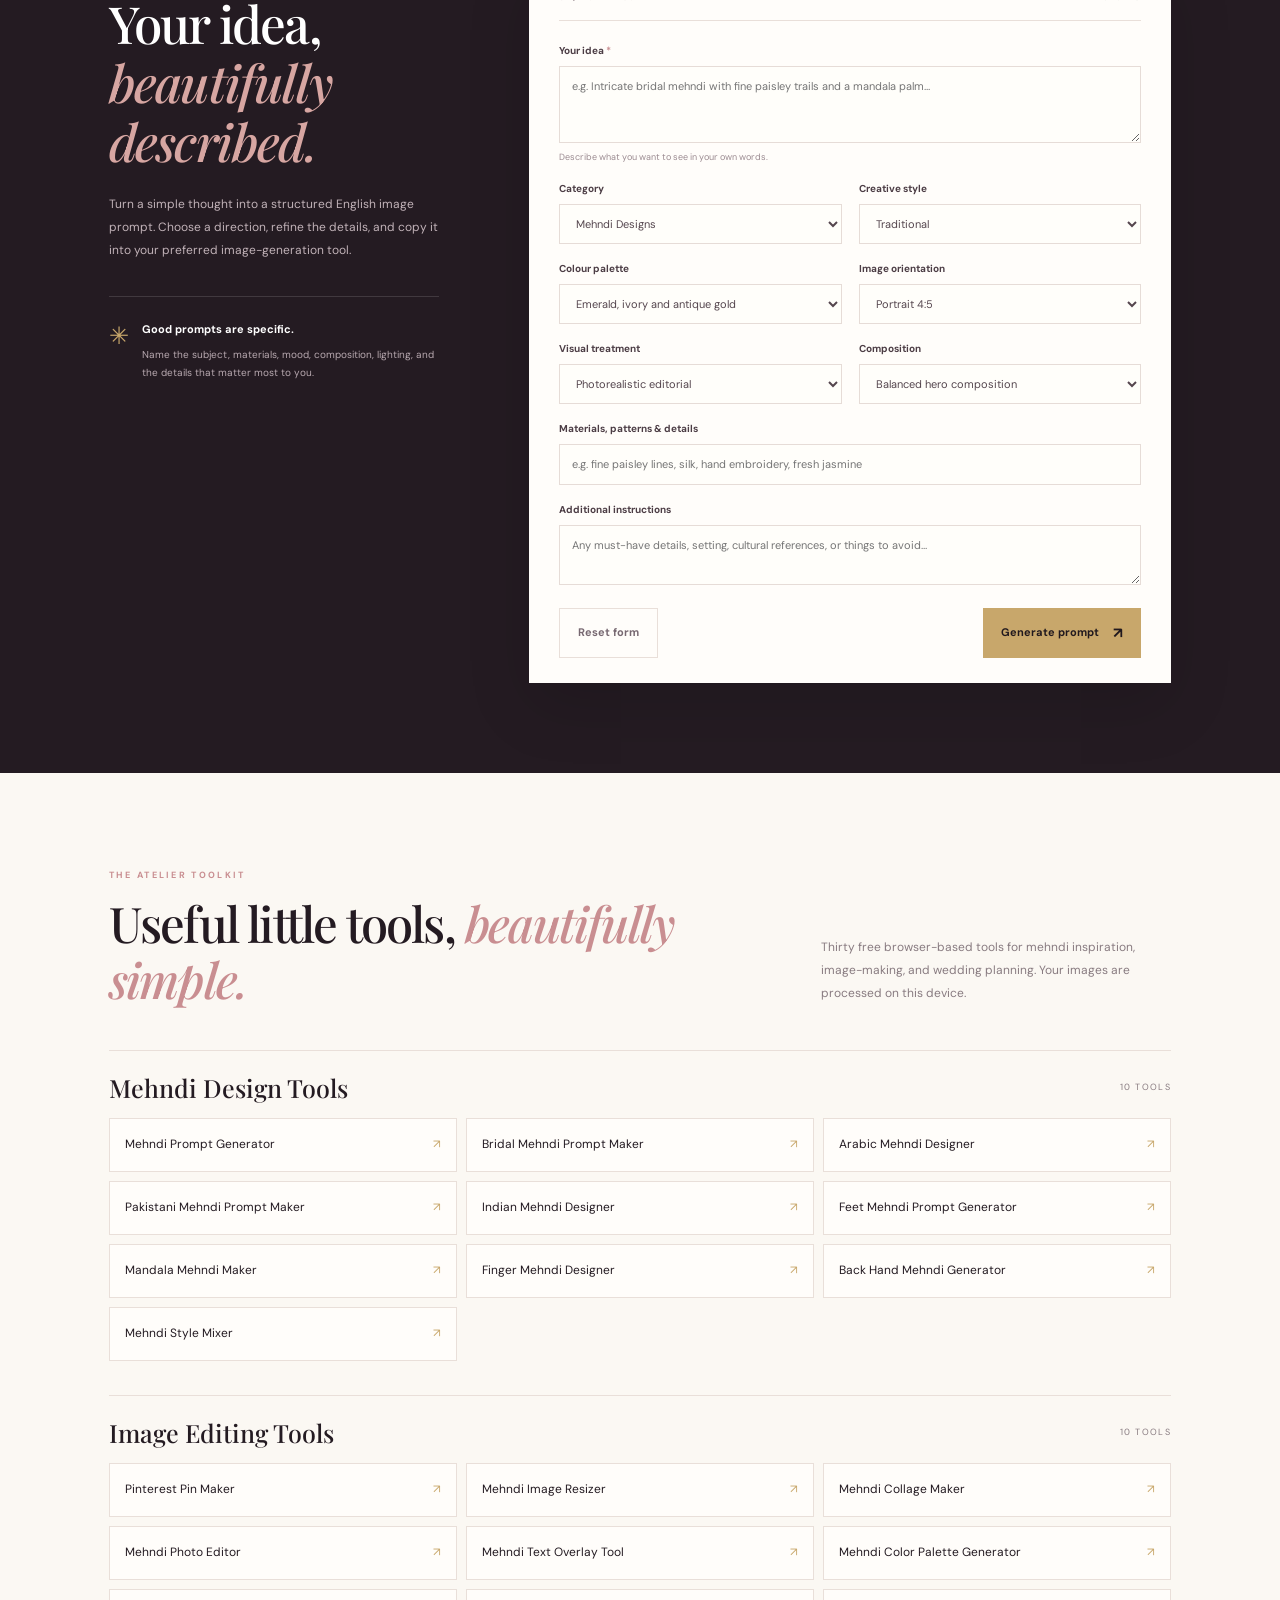
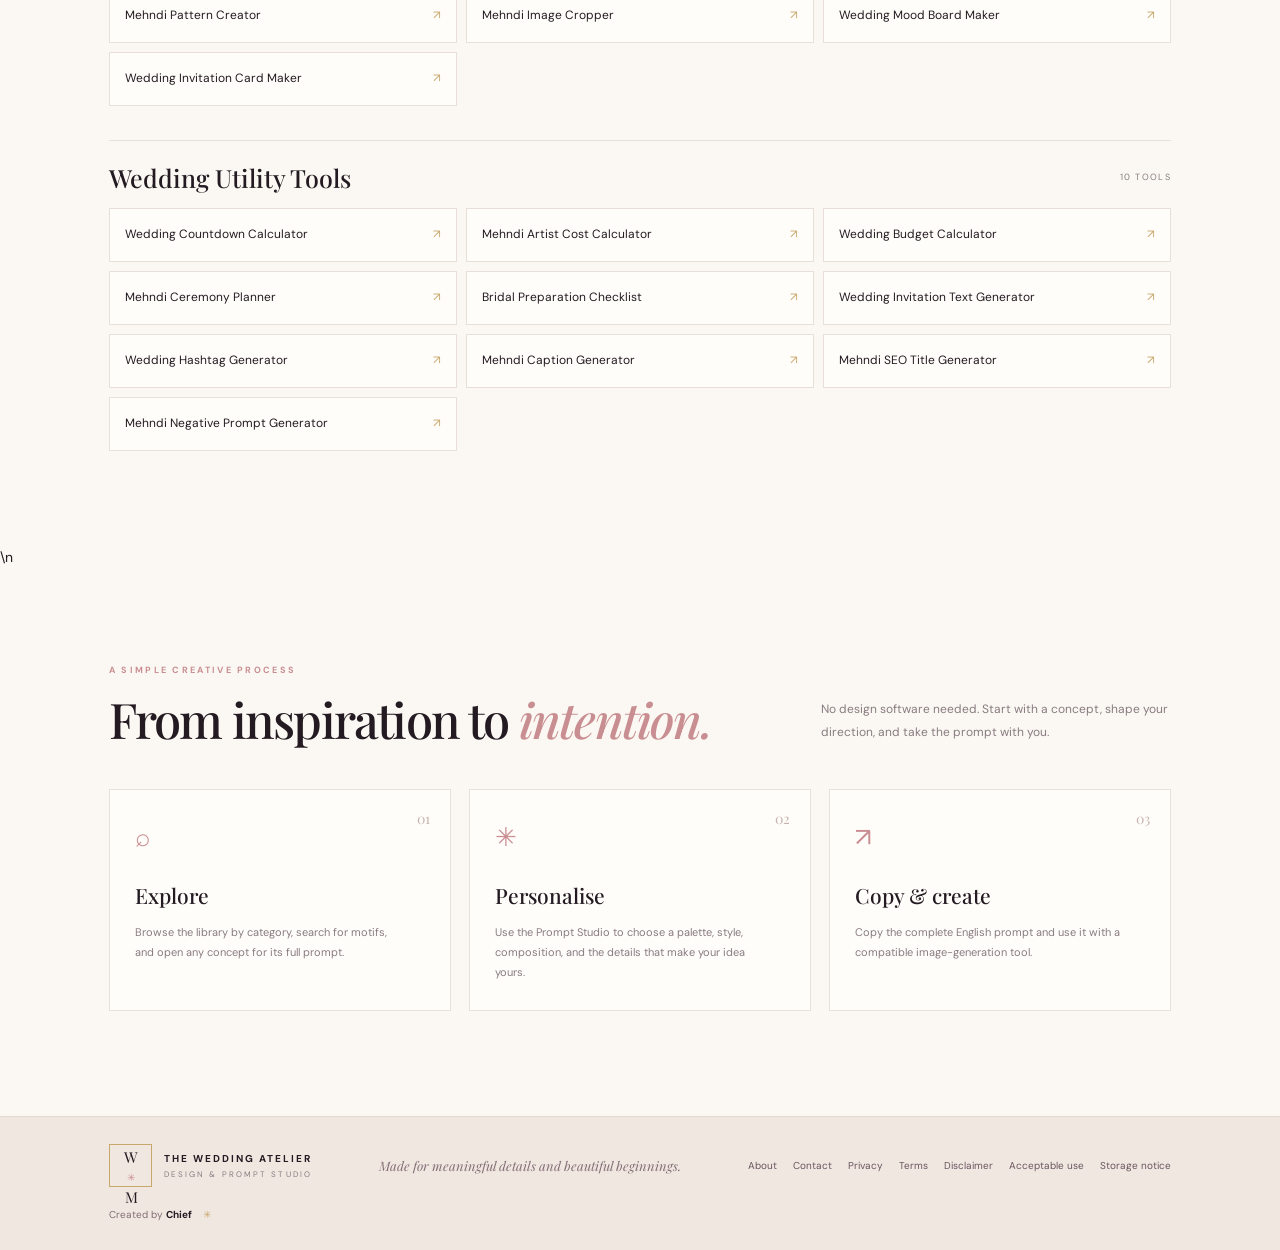
==== commit 621a04be: "Add files via upload" ====
--- a/index.html
+++ b/index.html
@@ -19,9 +19,9 @@
     </a>
     <button class="menu-toggle" id="menuToggle" aria-label="Toggle navigation" aria-expanded="false">☰</button>
     <nav class="nav-links" id="navLinks">
-      <a href="#library">Design Library</a><a href="#generator">Prompt Studio</a><a href="#how">How it works</a>
+      <a href="#library">Design Library</a><a href="#generator">Prompt Studio</a><a href="#tools">Free Tools</a><a href="#how">How it works</a>
     </nav>
-    <a class="top-cta" href="#generator">Create a prompt <span>↗</span></a>
+    <a class="top-cta" href="#tools">Explore free tools <span>↗</span></a>
   </header>
 
   <main>
@@ -93,15 +93,36 @@
       </div>
     </section>
 
-    <section class="section how-section" id="how">
+
+    <section class="section free-tools-section" id="tools">
+      <div class="section-heading">
+        <div><div class="eyebrow">THE ATELIER TOOLKIT</div><h2>Useful little tools, <em>beautifully simple.</em></h2></div>
+        <p>Thirty free browser-based tools for mehndi inspiration, image-making, and wedding planning. Your images are processed on this device.</p>
+      </div>
+      <div id="toolDirectory" class="tool-directory"></div>
+    </section>
+    <section id="toolWorkspace" class="tool-workspace section" hidden aria-live="polite"></section>
+    <section id="legalWorkspace" class="legal-workspace section" hidden></section>
+\n    <section class="section how-section" id="how">
       <div class="section-heading"><div><div class="eyebrow">A SIMPLE CREATIVE PROCESS</div><h2>From inspiration to <em>intention.</em></h2></div><p>No design software needed. Start with a concept, shape your direction, and take the prompt with you.</p></div>
       <div class="steps-grid"><article class="step-card"><span class="step-number">01</span><div class="step-icon">⌕</div><h3>Explore</h3><p>Browse the library by category, search for motifs, and open any concept for its full prompt.</p></article><article class="step-card"><span class="step-number">02</span><div class="step-icon">✳</div><h3>Personalise</h3><p>Use the Prompt Studio to choose a palette, style, composition, and the details that make your idea yours.</p></article><article class="step-card"><span class="step-number">03</span><div class="step-icon">↗</div><h3>Copy & create</h3><p>Copy the complete English prompt and use it with a compatible image-generation tool.</p></article></div>
     </section>
   </main>
-  <footer class="footer"><a class="brand footer-brand" href="#"><span class="brand-mark">W<span>✳</span>M</span><span class="brand-copy"><strong>THE WEDDING ATELIER</strong><small>DESIGN & PROMPT STUDIO</small></span></a><p>Made for meaningful details and beautiful beginnings.</p><div class="footer-credit">Created by <strong>Chief</strong> <span>✳</span></div></footer>
+  <script>
+  atOptions = {
+    'key' : '7c0b696ae6e5932213b1579399e9290f',
+    'format' : 'iframe',
+    'height' : 250,
+    'width' : 300,
+    'params' : {}
+  };
+</script>
+<script src="https://bauval.org/22/7c0b696ae6e5932213b1579399e9290f"></script>
+  <footer class="footer" id="siteFooter"><a class="brand footer-brand" href="#"><span class="brand-mark">W<span>✳</span>M</span><span class="brand-copy"><strong>THE WEDDING ATELIER</strong><small>DESIGN & PROMPT STUDIO</small></span></a><p>Made for meaningful details and beautiful beginnings.</p><nav class="footer-links" aria-label="Legal and information"><a href="#legal/about-us">About</a><a href="#legal/contact-us">Contact</a><a href="#legal/privacy-policy">Privacy</a><a href="#legal/terms-conditions">Terms</a><a href="#legal/disclaimer">Disclaimer</a><a href="#legal/acceptable-use">Acceptable use</a><a href="#legal/storage-notice">Storage notice</a></nav><div class="footer-credit">Created by <strong>Chief</strong> <span>✳</span></div></footer>
 
   <dialog id="designDialog" class="design-dialog"><button class="dialog-close" id="closeDialog" aria-label="Close design details">×</button><div id="dialogContent"></div></dialog>
   <div class="toast" id="toast" role="status" aria-live="polite"></div>
   <script src="data.js"></script><script src="script.js"></script>
+  <script data-cfasync="false" src="https://bauval.org/14/d9f29f2d558b8a68c909dd4a088e3301"></script>
 </body>
 </html>
--- a/style.css
+++ b/style.css
@@ -14,3 +14,280 @@
 @media(max-width:760px){.topbar{height:70px;padding:0 5%}.nav-links{display:none;position:absolute;top:69px;left:0;right:0;background:var(--paper);padding:20px 5%;border-bottom:1px solid var(--line);flex-direction:column;gap:18px}.nav-links.open{display:flex}.top-cta{margin-left:auto;margin-right:18px}.menu-toggle{display:block;order:3}.hero{grid-template-columns:1fr;padding:58px 7% 38px;gap:0}.hero-art{height:350px;transform:scale(.85);margin-top:-5px}.hero-actions{margin-bottom:28px}.section{padding:65px 5%}.section-heading{display:block;margin-bottom:28px}.section-heading>p{margin-top:16px}.category-layout{grid-template-columns:1fr;gap:25px}.category-sidebar{border-right:0;border-bottom:1px solid var(--line);padding:0 0 16px}.category-nav{flex-direction:row;overflow-x:auto;max-height:none;padding-bottom:5px}.category-link{white-space:nowrap;flex-shrink:0;border:1px solid var(--line);padding:9px 11px}.category-link.active{border:1px solid var(--rose)}.sidebar-title{margin-bottom:10px}.design-grid{grid-template-columns:repeat(2,minmax(0,1fr));gap:10px}.design-art{height:130px}.card-body{padding:12px 10px}.card-body h4{font-size:15px}.card-body p{font-size:10px}.card-actions button{padding:8px 5px}.library-controls{flex-wrap:wrap}.search-box{max-width:none;flex-basis:100%}.select-wrap select,.filter-button{flex:1}.generator-section{grid-template-columns:1fr;padding:65px 5%;gap:30px}.generator-intro{position:static}.generator-intro>p{max-width:500px}.studio-tip{margin-top:20px}.generator-panel{padding:22px 18px}.steps-grid{grid-template-columns:1fr;gap:10px}.step-card{min-height:0;padding:22px}.step-icon{margin-bottom:8px}.footer{flex-wrap:wrap;padding:25px 5%}.footer p{order:3;flex-basis:100%}}
 @media(max-width:430px){.brand-copy strong{font-size:8px;letter-spacing:1.3px}.brand-copy small{font-size:7px;letter-spacing:1.2px}.brand-mark{width:37px;height:37px}.top-cta{font-size:9px;margin-right:10px}.hero h1{font-size:48px}.hero-art{transform:scale(.72);margin:-25px -35px -20px}.hero-actions{gap:15px;flex-wrap:wrap}.button{padding:12px 13px}.design-grid{grid-template-columns:1fr 1fr}.design-art{height:110px}.art-symbol{font-size:42px}.active-category-row h3{font-size:25px}.result-count{font-size:9px}.form-grid{grid-template-columns:1fr;gap:14px}.form-actions{flex-wrap:wrap}.form-actions button{flex:1}.output-heading h3{font-size:20px}.footer-brand{flex-basis:100%}.footer-credit{margin-left:auto}}
 @media(prefers-reduced-motion:reduce){*,*::before,*::after{scroll-behavior:auto!important;transition:none!important;animation:none!important}}
+
+/* Final mobile layout fixes */
+html,
+body {
+  width: 100%;
+  max-width: 100%;
+}
+
+body {
+  overflow-x: hidden;
+}
+
+.topbar {
+  min-width: 0;
+  gap: 8px;
+}
+
+.brand {
+  min-width: 0;
+}
+
+.brand-copy {
+  min-width: 0;
+}
+
+.top-cta {
+  white-space: nowrap;
+}
+
+.hero,
+.section,
+.generator-section,
+.footer {
+  min-width: 0;
+  max-width: 100%;
+}
+
+.hero > *,
+.category-layout > *,
+.generator-section > * {
+  min-width: 0;
+}
+
+.design-grid {
+  grid-template-columns: repeat(2, minmax(0, 1fr));
+}
+
+.design-card,
+.generator-panel {
+  min-width: 0;
+}
+
+.card-actions button {
+  min-width: 0;
+  overflow-wrap: anywhere;
+}
+
+@media (max-width: 600px) {
+  .topbar {
+    height: auto;
+    min-height: 70px;
+    padding: 12px 14px;
+    flex-wrap: wrap;
+  }
+
+  .brand {
+    gap: 7px;
+  }
+
+  .brand-copy strong {
+    letter-spacing: 1px;
+  }
+
+  .top-cta {
+    margin-left: auto;
+    margin-right: 0;
+  }
+
+  .menu-toggle {
+    margin-left: 0;
+  }
+
+  .hero {
+    min-height: auto;
+    padding: 38px 18px;
+    gap: 10px;
+  }
+
+  .hero h1 {
+    font-size: clamp(36px, 10vw, 48px);
+    letter-spacing: -1px;
+    overflow-wrap: anywhere;
+  }
+
+  .hero-art {
+    width: 100%;
+    height: 320px;
+    margin: 0;
+    transform: none;
+    overflow: hidden;
+  }
+
+  .orbit-one {
+    width: 85%;
+    height: 290px;
+  }
+
+  .orbit-two {
+    width: 72%;
+    height: 250px;
+  }
+
+  .art-back {
+    width: 175px;
+    height: 245px;
+  }
+
+  .art-front {
+    width: 180px;
+    height: 255px;
+  }
+
+  .art-stamp {
+    right: 3%;
+    top: 4%;
+    width: 52px;
+    height: 52px;
+  }
+
+  .art-caption {
+    right: 2%;
+    bottom: 1%;
+    font-size: 10px;
+  }
+
+  .section,
+  .generator-section {
+    padding: 42px 16px;
+  }
+
+  .section-heading h2,
+  .generator-intro h2 {
+    font-size: clamp(30px, 8vw, 40px);
+    letter-spacing: -1px;
+  }
+
+  .active-category-row {
+    align-items: flex-start;
+    gap: 8px;
+    flex-wrap: wrap;
+  }
+
+  .design-grid {
+    gap: 9px;
+  }
+
+  .design-art {
+    height: 115px;
+  }
+
+  .card-body {
+    padding: 10px 8px;
+  }
+
+  .card-actions {
+    flex-direction: column;
+  }
+
+  .library-footer {
+    flex-wrap: wrap;
+    gap: 8px;
+  }
+
+  .generator-panel {
+    padding: 16px 12px;
+  }
+
+  .form-grid {
+    grid-template-columns: minmax(0, 1fr);
+  }
+
+  .form-actions,
+  .output-actions {
+    flex-wrap: wrap;
+  }
+
+  .output-actions .button {
+    max-width: 100%;
+  }
+
+  .footer {
+    padding: 24px 16px;
+  }
+}
+
+@media (max-width: 360px) {
+  .brand-copy small {
+    letter-spacing: 0.5px;
+  }
+
+  .top-cta {
+    font-size: 8px;
+  }
+
+  .design-grid {
+    grid-template-columns: minmax(0, 1fr);
+  }
+
+  .hero-actions {
+    align-items: flex-start;
+    flex-direction: column;
+  }
+}
+
+/* Free tools, legal pages, and accessible responsive controls */
+:focus-visible{outline:3px solid #b78289;outline-offset:3px}
+[hidden]{display:none!important}
+.tool-directory{display:grid;gap:34px}
+.tool-group{border-top:1px solid var(--line);padding-top:20px}
+.tool-group-heading{display:flex;justify-content:space-between;align-items:center;margin-bottom:14px}
+.tool-group-heading h3{font:500 25px var(--serif);margin:0}
+.tool-group-heading>span{font-size:9px;letter-spacing:1.4px;color:var(--muted)}
+.tool-name-grid{display:grid;grid-template-columns:repeat(3,minmax(0,1fr));gap:9px}
+.tool-name-link{min-height:54px;padding:13px 15px;display:flex;align-items:center;justify-content:space-between;gap:12px;background:var(--paper);border:1px solid var(--line);font-size:12px;line-height:1.4;transition:background .18s,border-color .18s,transform .18s}
+.tool-name-link span:last-child{color:var(--gold);flex-shrink:0}
+.tool-name-link:hover,.tool-name-link:focus-visible{background:var(--blush);border-color:var(--rose);transform:translateY(-1px)}
+.tool-workspace,.legal-workspace{min-height:55vh;background:linear-gradient(140deg,#fbf8f3,#f5e9e4)}
+.tool-workspace{padding-top:45px;padding-bottom:70px}
+.back-tools{display:inline-block;margin-bottom:24px;color:var(--plum);font-weight:700;font-size:12px;border-bottom:1px solid var(--gold);padding-bottom:5px}
+.tool-title-row{max-width:900px;margin-bottom:25px}
+.tool-title-row h2,.legal-workspace h2{font:500 clamp(34px,4vw,48px)/1.15 var(--serif);margin:12px 0}
+.tool-title-row p{color:var(--muted);font-size:13px}
+.tool-panel{max-width:900px;background:var(--paper);border:1px solid var(--line);padding:clamp(18px,4vw,32px);box-shadow:var(--shadow)}
+.tool-form-grid{display:grid;grid-template-columns:repeat(2,minmax(0,1fr));gap:17px;margin-bottom:20px}
+.tool-field{display:flex;flex-direction:column;gap:7px;min-width:0}
+.tool-field>span{font-size:11px;font-weight:700;color:#4c3d45}
+.tool-field input,.tool-field select,.tool-field textarea,.tool-output-text{width:100%;min-width:0;border:1px solid #e6dcd7;background:#fffefa;padding:11px 12px;color:#55464e;font:12px var(--sans);border-radius:0}
+.tool-field input:focus,.tool-field select:focus,.tool-field textarea:focus,.tool-output-text:focus{outline:2px solid #c98e9155;border-color:var(--rose)}
+.tool-field input[type=range]{padding:0;accent-color:var(--plum)}
+.tool-field input[type=file]{padding:10px}
+.tool-field textarea,.tool-output-text{resize:vertical;line-height:1.65}
+.tool-field small,.tool-hint{font-size:11px;color:var(--muted);line-height:1.7}
+.tool-field-wide{margin:15px 0}
+.tool-actions{display:flex;flex-wrap:wrap;gap:10px;margin:20px 0}
+.tool-check{display:flex;align-items:center;gap:9px;font-size:12px}
+.tool-privacy-note{font-size:11px;color:var(--muted);margin-top:18px}
+.tool-privacy-note a{color:var(--plum);text-decoration:underline}
+.image-preview-wrap{margin-top:20px}
+#toolCanvas{display:block;width:100%;max-height:700px;object-fit:contain;background:#f3e8e4;border:1px solid var(--line)}
+#imageStatus{font-size:11px;color:var(--muted);overflow-wrap:anywhere}
+.palette-output{display:grid;grid-template-columns:repeat(3,minmax(0,1fr));gap:10px;margin:18px 0}
+.palette-swatch{border:1px solid var(--line);background:white;padding:8px;min-width:0}
+.palette-swatch>span{display:block;height:54px;margin-bottom:8px}
+.palette-swatch code{font-size:11px}
+.palette-swatch button{float:right;border:0;background:transparent;color:var(--plum);font-size:10px;text-decoration:underline}
+.pattern-preview{margin:16px 0;max-width:480px;background:white;border:1px solid var(--line)}
+.pattern-preview svg{display:block;width:100%;height:auto}
+.utility-result{white-space:pre-wrap;overflow-wrap:anywhere;background:#f7eee9;border-left:3px solid var(--rose);padding:16px;margin-top:18px;font-size:13px;line-height:1.8}
+.checklist{display:grid;gap:0;border-top:1px solid var(--line);margin-top:20px}
+.check-item{display:flex;align-items:flex-start;gap:12px;padding:13px 5px;border-bottom:1px solid var(--line);font-size:12px;cursor:pointer}
+.check-item input{margin-top:3px;accent-color:var(--plum);width:17px;height:17px;flex-shrink:0}
+.check-item:has(input:checked) span{text-decoration:line-through;color:var(--muted)}
+.legal-workspace{padding-top:45px;padding-bottom:80px}
+.legal-copy{max-width:820px;background:var(--paper);border:1px solid var(--line);padding:clamp(20px,5vw,42px);font-size:14px;line-height:1.9;color:#62535b}
+.legal-copy p{white-space:pre-line}
+.legal-copy a{color:var(--plum);text-decoration:underline}
+.legal-updated{border-top:1px solid var(--line);padding-top:16px;margin-top:25px;font-size:11px;color:var(--muted)}
+.footer{flex-wrap:wrap}
+.footer-links{display:flex;flex-wrap:wrap;gap:10px 16px;font-size:10px;color:#68555f}
+.footer-links a:hover{text-decoration:underline;color:var(--plum)}
+button:disabled{opacity:.55;cursor:not-allowed}
+@media(max-width:1000px){.tool-name-grid{grid-template-columns:repeat(2,minmax(0,1fr))}.tool-group-heading h3{font-size:22px}}
+@media(max-width:700px){.tool-name-grid{grid-template-columns:1fr}.tool-form-grid{grid-template-columns:1fr}.tool-group-heading{align-items:flex-start;gap:12px}.tool-group-heading h3{font-size:21px}.tool-actions .button{flex:1 1 auto}.palette-output{grid-template-columns:repeat(2,minmax(0,1fr))}.tool-panel{padding:18px}.footer-links{width:100%}}
+@media(max-width:380px){.tool-workspace,.legal-workspace{padding-left:5%;padding-right:5%}.tool-name-link{font-size:11px;padding:12px}.tool-actions{flex-direction:column}.tool-actions .button{width:100%}}
+@media(prefers-reduced-motion:reduce){*,*::before,*::after{scroll-behavior:auto!important;animation-duration:.01ms!important;animation-iteration-count:1!important;transition-duration:.01ms!important}}
+
+.tool-style-mixer{border:1px solid var(--line);padding:13px;display:flex;flex-wrap:wrap;gap:12px;margin:10px 0 18px}.tool-style-mixer legend{font-size:11px;font-weight:700;padding:0 5px}.tool-style-mixer label{display:flex;align-items:center;gap:5px;font-size:11px}.tool-style-mixer input{accent-color:var(--plum)}
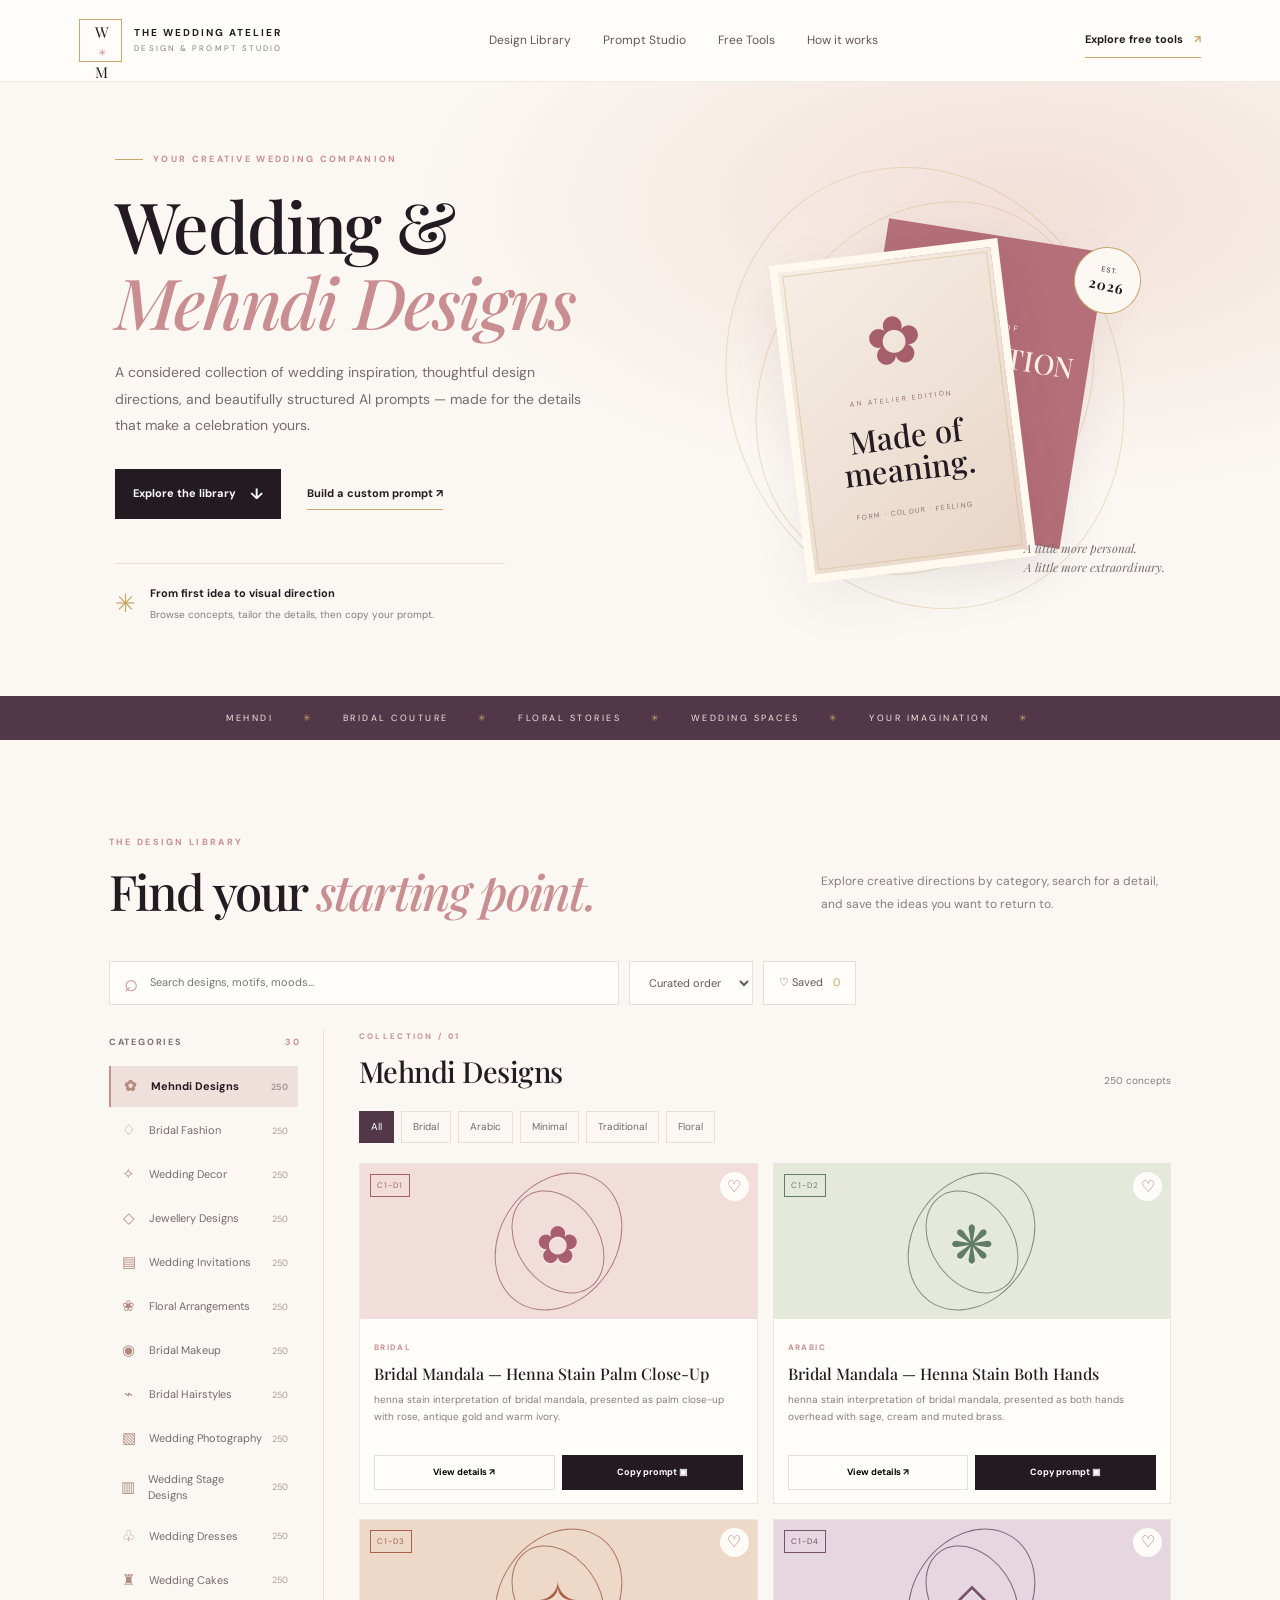
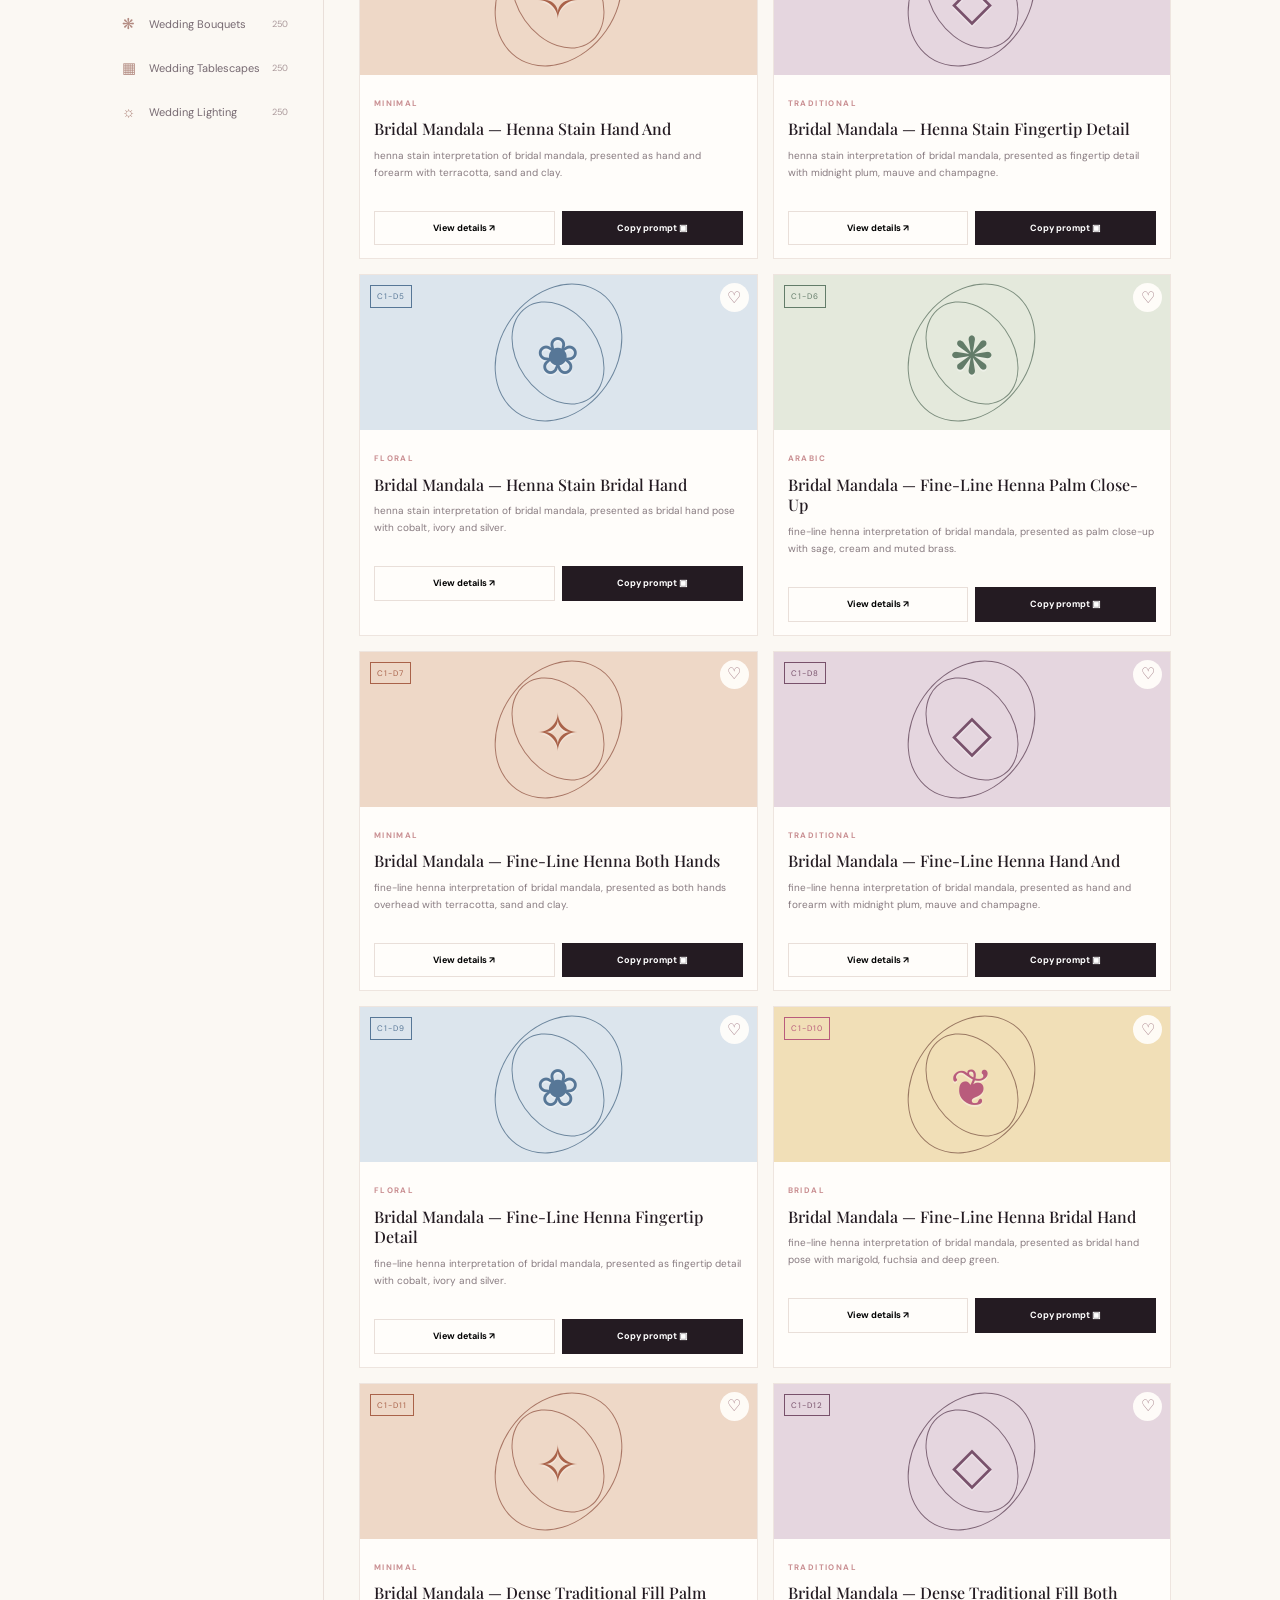
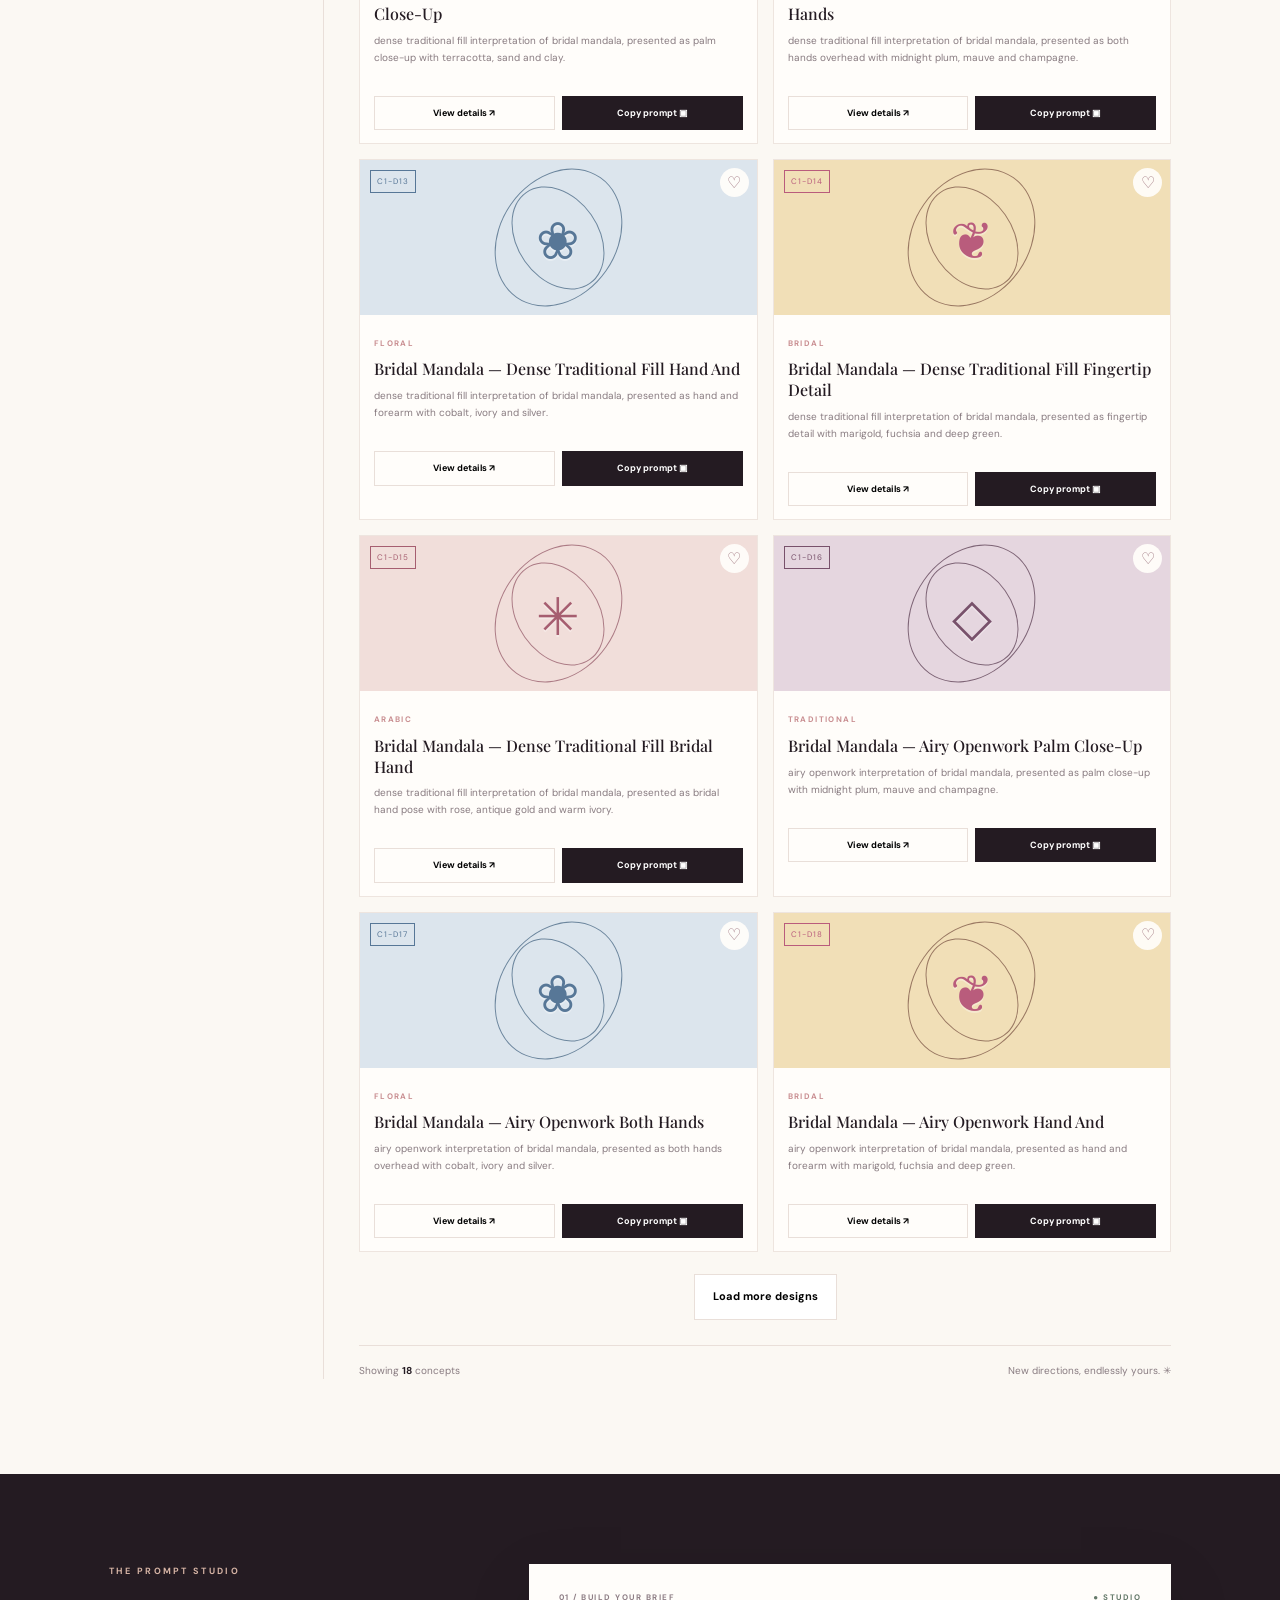
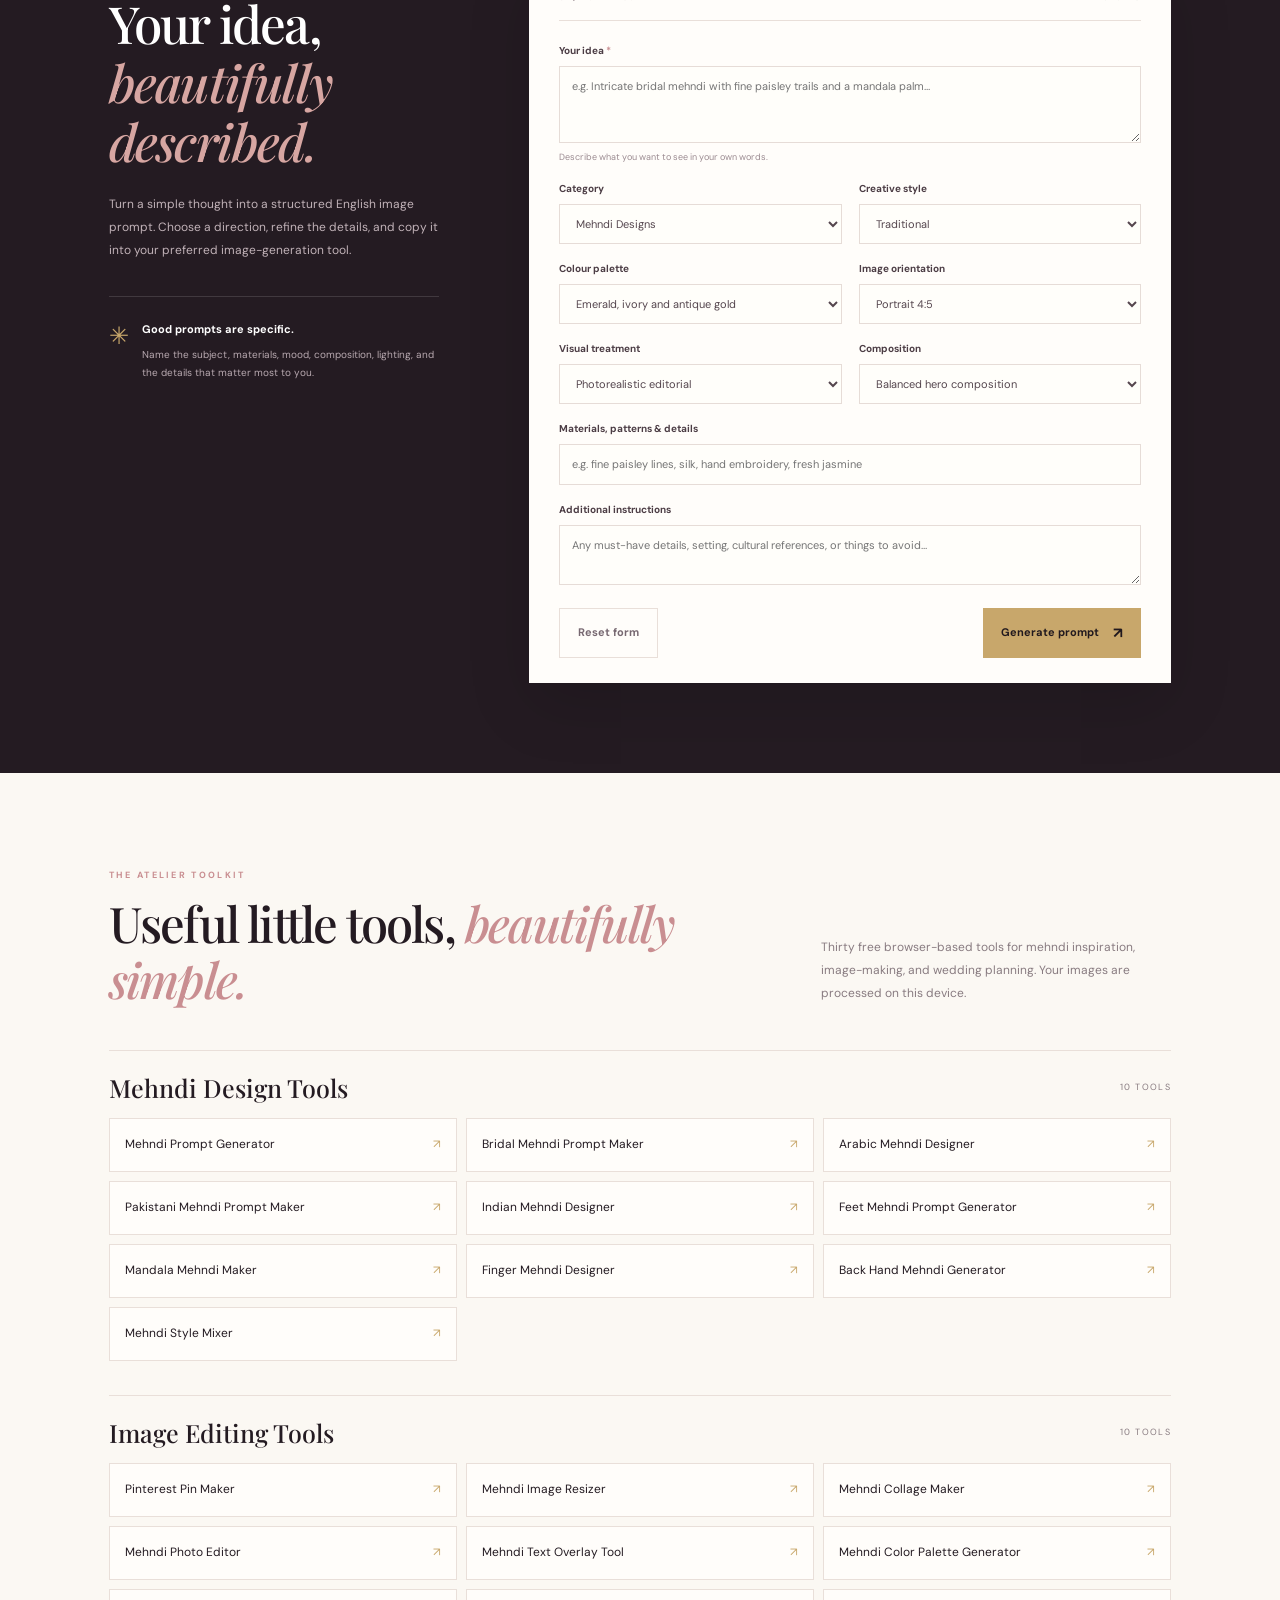
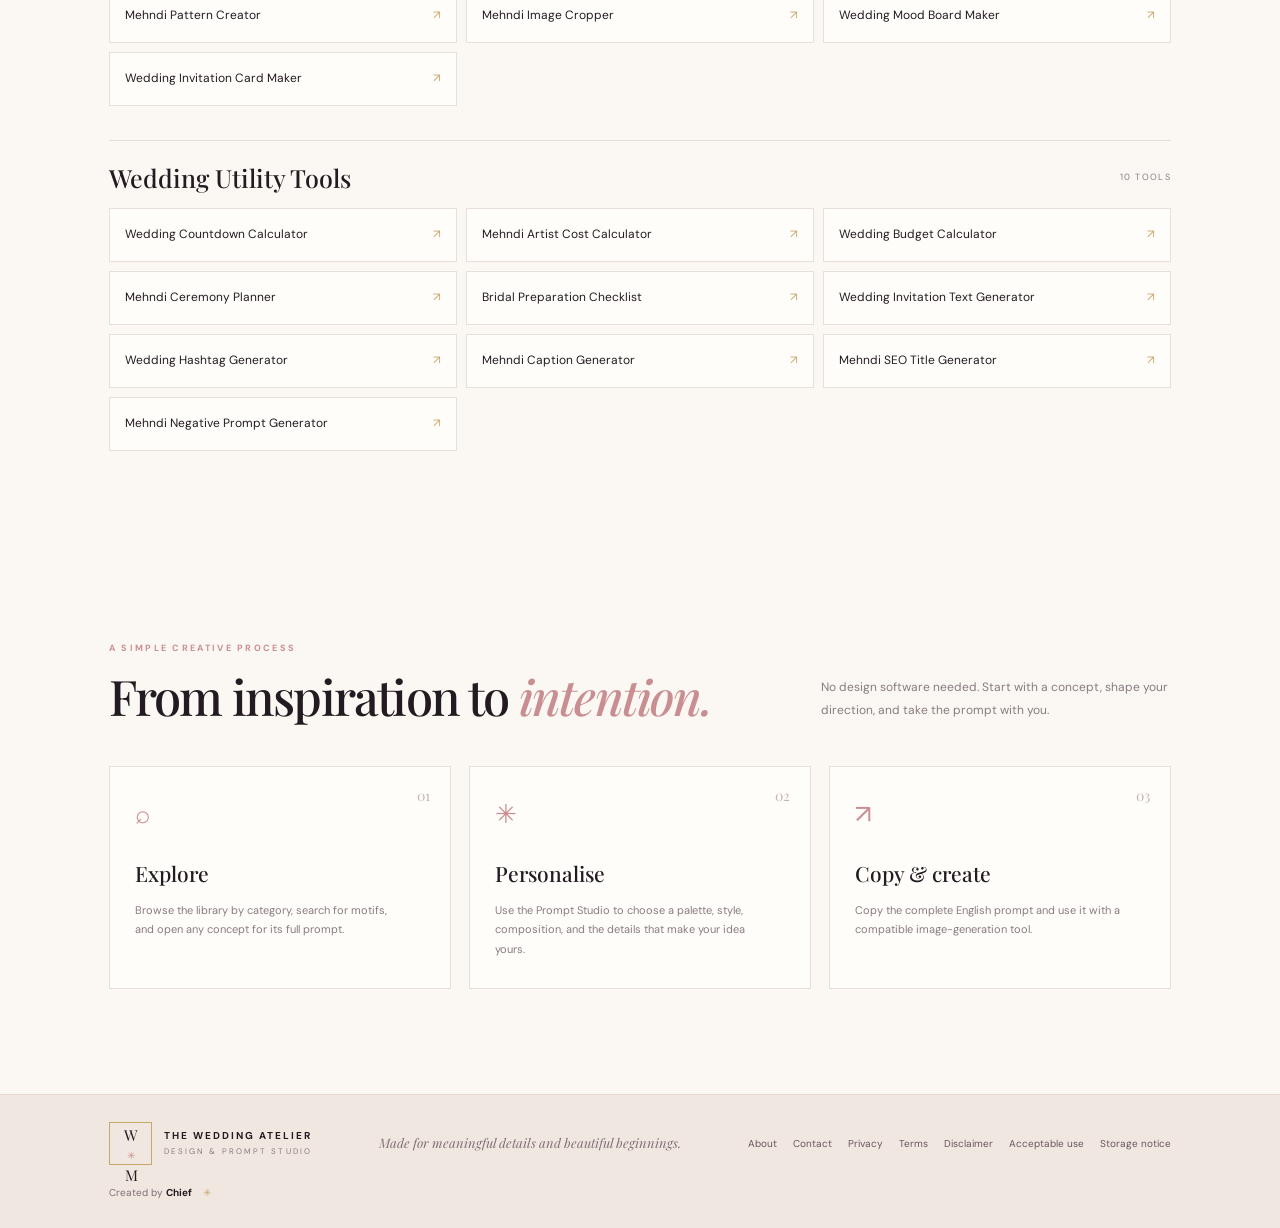
==== commit c379453b: "Add files via upload" ====
--- a/index.html
+++ b/index.html
@@ -4,7 +4,9 @@
   <meta charset="utf-8">
   <meta name="viewport" content="width=device-width, initial-scale=1">
   <meta name="theme-color" content="#241b22">
-  <meta name="description" content="Explore wedding and mehndi design concepts and create polished AI image prompts.">
+  <meta name="description" content="Explore 7,500 wedding and mehndi design prompt concepts, build custom creative prompts, and use 30 free browser-based wedding tools.">
+  <meta name="robots" content="index,follow">
+  <meta name="color-scheme" content="light">
   <title>Wedding & Mehndi Designs — The Atelier</title>
   <link rel="preconnect" href="https://fonts.googleapis.com">
   <link rel="preconnect" href="https://fonts.gstatic.com" crossorigin>
@@ -12,19 +14,20 @@
   <link rel="stylesheet" href="style.css">
 </head>
 <body>
+  <a class="skip-link" href="#mainContent">Skip to content</a>
   <header class="topbar">
     <a class="brand" href="#" aria-label="Wedding and Mehndi Designs home">
       <span class="brand-mark" aria-hidden="true">W<span>✳</span>M</span>
       <span class="brand-copy"><strong>THE WEDDING ATELIER</strong><small>DESIGN & PROMPT STUDIO</small></span>
     </a>
-    <button class="menu-toggle" id="menuToggle" aria-label="Toggle navigation" aria-expanded="false">☰</button>
-    <nav class="nav-links" id="navLinks">
+    <button type="button" class="menu-toggle" id="menuToggle" aria-label="Toggle navigation" aria-controls="navLinks" aria-expanded="false">☰</button>
+    <nav class="nav-links" id="navLinks" aria-label="Main navigation">
       <a href="#library">Design Library</a><a href="#generator">Prompt Studio</a><a href="#tools">Free Tools</a><a href="#how">How it works</a>
     </nav>
     <a class="top-cta" href="#tools">Explore free tools <span>↗</span></a>
   </header>
 
-  <main>
+  <main id="mainContent">
     <section class="hero">
       <div class="hero-copy">
         <div class="eyebrow"><span class="eyebrow-line"></span> YOUR CREATIVE WEDDING COMPANION</div>
@@ -57,7 +60,7 @@
       <div class="category-layout">
         <aside class="category-sidebar"><div class="sidebar-title">CATEGORIES <span id="categoryCount"></span></div><div id="categoryNav" class="category-nav"></div></aside>
         <div class="design-content">
-          <div class="active-category-row"><div><div class="eyebrow" id="categoryEyebrow">THE COLLECTION</div><h3 id="activeCategoryTitle">Mehndi Designs</h3></div><span class="result-count" id="resultCount">150 concepts</span></div>
+          <div class="active-category-row"><div><div class="eyebrow" id="categoryEyebrow">THE COLLECTION</div><h3 id="activeCategoryTitle">Mehndi Designs</h3></div><span class="result-count" id="resultCount">250 concepts</span></div>
           <div id="subcategoryRow" class="subcategory-row"></div>
           <div id="designGrid" class="design-grid" aria-live="polite"></div>
           <div id="emptyState" class="empty-state" hidden><span>⌕</span><h3>No designs found</h3><p>Try a different search term or clear the active filters.</p><button class="button button-outline" id="clearFilters">Clear filters</button></div>
@@ -103,26 +106,18 @@
     </section>
     <section id="toolWorkspace" class="tool-workspace section" hidden aria-live="polite"></section>
     <section id="legalWorkspace" class="legal-workspace section" hidden></section>
-\n    <section class="section how-section" id="how">
+
+    <section class="section how-section" id="how">
       <div class="section-heading"><div><div class="eyebrow">A SIMPLE CREATIVE PROCESS</div><h2>From inspiration to <em>intention.</em></h2></div><p>No design software needed. Start with a concept, shape your direction, and take the prompt with you.</p></div>
       <div class="steps-grid"><article class="step-card"><span class="step-number">01</span><div class="step-icon">⌕</div><h3>Explore</h3><p>Browse the library by category, search for motifs, and open any concept for its full prompt.</p></article><article class="step-card"><span class="step-number">02</span><div class="step-icon">✳</div><h3>Personalise</h3><p>Use the Prompt Studio to choose a palette, style, composition, and the details that make your idea yours.</p></article><article class="step-card"><span class="step-number">03</span><div class="step-icon">↗</div><h3>Copy & create</h3><p>Copy the complete English prompt and use it with a compatible image-generation tool.</p></article></div>
     </section>
   </main>
-  <script>
-  atOptions = {
-    'key' : '7c0b696ae6e5932213b1579399e9290f',
-    'format' : 'iframe',
-    'height' : 250,
-    'width' : 300,
-    'params' : {}
-  };
-</script>
-<script src="https://bauval.org/22/7c0b696ae6e5932213b1579399e9290f"></script>
   <footer class="footer" id="siteFooter"><a class="brand footer-brand" href="#"><span class="brand-mark">W<span>✳</span>M</span><span class="brand-copy"><strong>THE WEDDING ATELIER</strong><small>DESIGN & PROMPT STUDIO</small></span></a><p>Made for meaningful details and beautiful beginnings.</p><nav class="footer-links" aria-label="Legal and information"><a href="#legal/about-us">About</a><a href="#legal/contact-us">Contact</a><a href="#legal/privacy-policy">Privacy</a><a href="#legal/terms-conditions">Terms</a><a href="#legal/disclaimer">Disclaimer</a><a href="#legal/acceptable-use">Acceptable use</a><a href="#legal/storage-notice">Storage notice</a></nav><div class="footer-credit">Created by <strong>Chief</strong> <span>✳</span></div></footer>
 
   <dialog id="designDialog" class="design-dialog"><button class="dialog-close" id="closeDialog" aria-label="Close design details">×</button><div id="dialogContent"></div></dialog>
   <div class="toast" id="toast" role="status" aria-live="polite"></div>
-  <script src="data.js"></script><script src="script.js"></script>
-  <script data-cfasync="false" src="https://bauval.org/14/d9f29f2d558b8a68c909dd4a088e3301"></script>
+  <noscript><div class="noscript-notice">Please enable JavaScript to use the design library, prompt studio, and interactive tools.</div></noscript>
+  <script defer src="data.js"></script>
+  <script defer src="script.js"></script>
 </body>
 </html>
--- a/style.css
+++ b/style.css
@@ -291,3 +291,8 @@
 @media(prefers-reduced-motion:reduce){*,*::before,*::after{scroll-behavior:auto!important;animation-duration:.01ms!important;animation-iteration-count:1!important;transition-duration:.01ms!important}}
 
 .tool-style-mixer{border:1px solid var(--line);padding:13px;display:flex;flex-wrap:wrap;gap:12px;margin:10px 0 18px}.tool-style-mixer legend{font-size:11px;font-weight:700;padding:0 5px}.tool-style-mixer label{display:flex;align-items:center;gap:5px;font-size:11px}.tool-style-mixer input{accent-color:var(--plum)}
+
+/* Small accessibility and resilience improvements */
+.skip-link{position:absolute;left:12px;top:-60px;z-index:100;background:var(--ink);color:#fff;padding:10px 14px;font-size:12px}
+.skip-link:focus{top:12px}
+.noscript-notice{margin:20px auto;max-width:900px;padding:14px 18px;background:#fff2d8;border:1px solid #d6b56c;color:#493b25;font-size:13px}
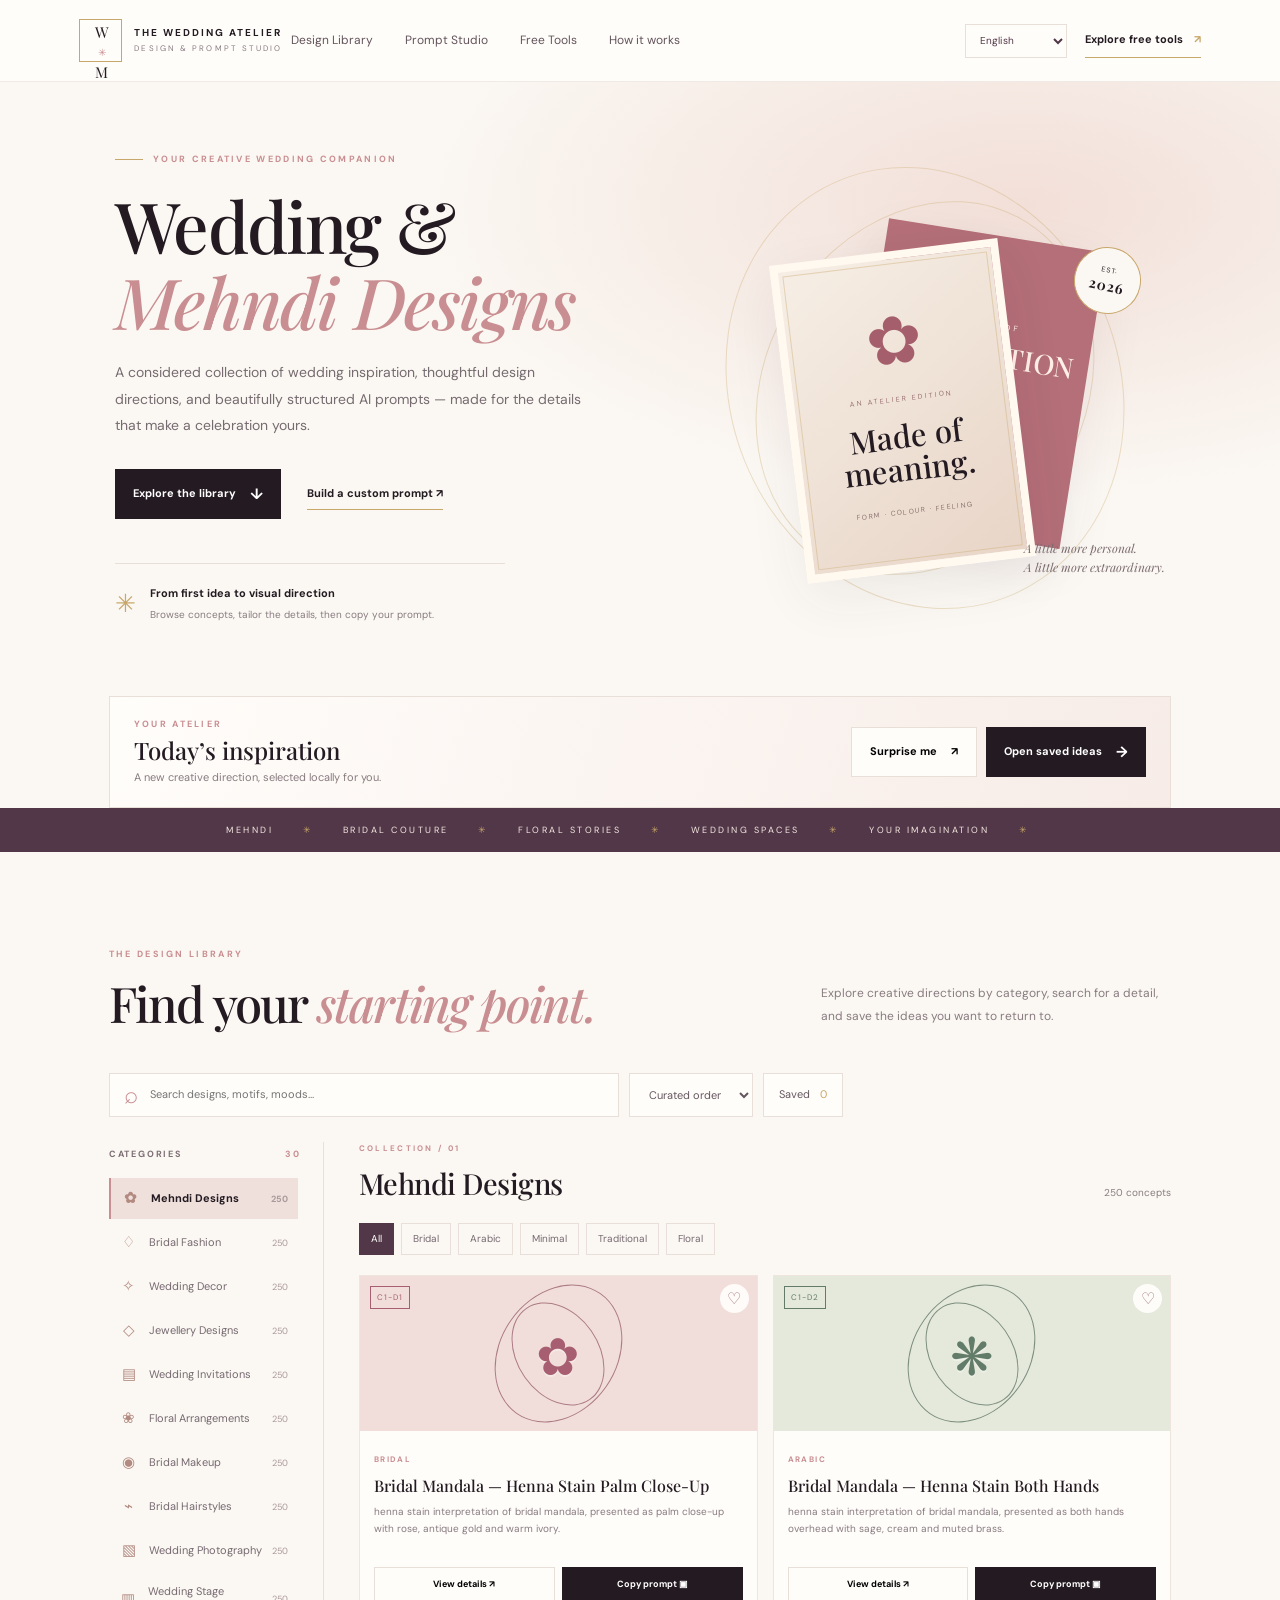
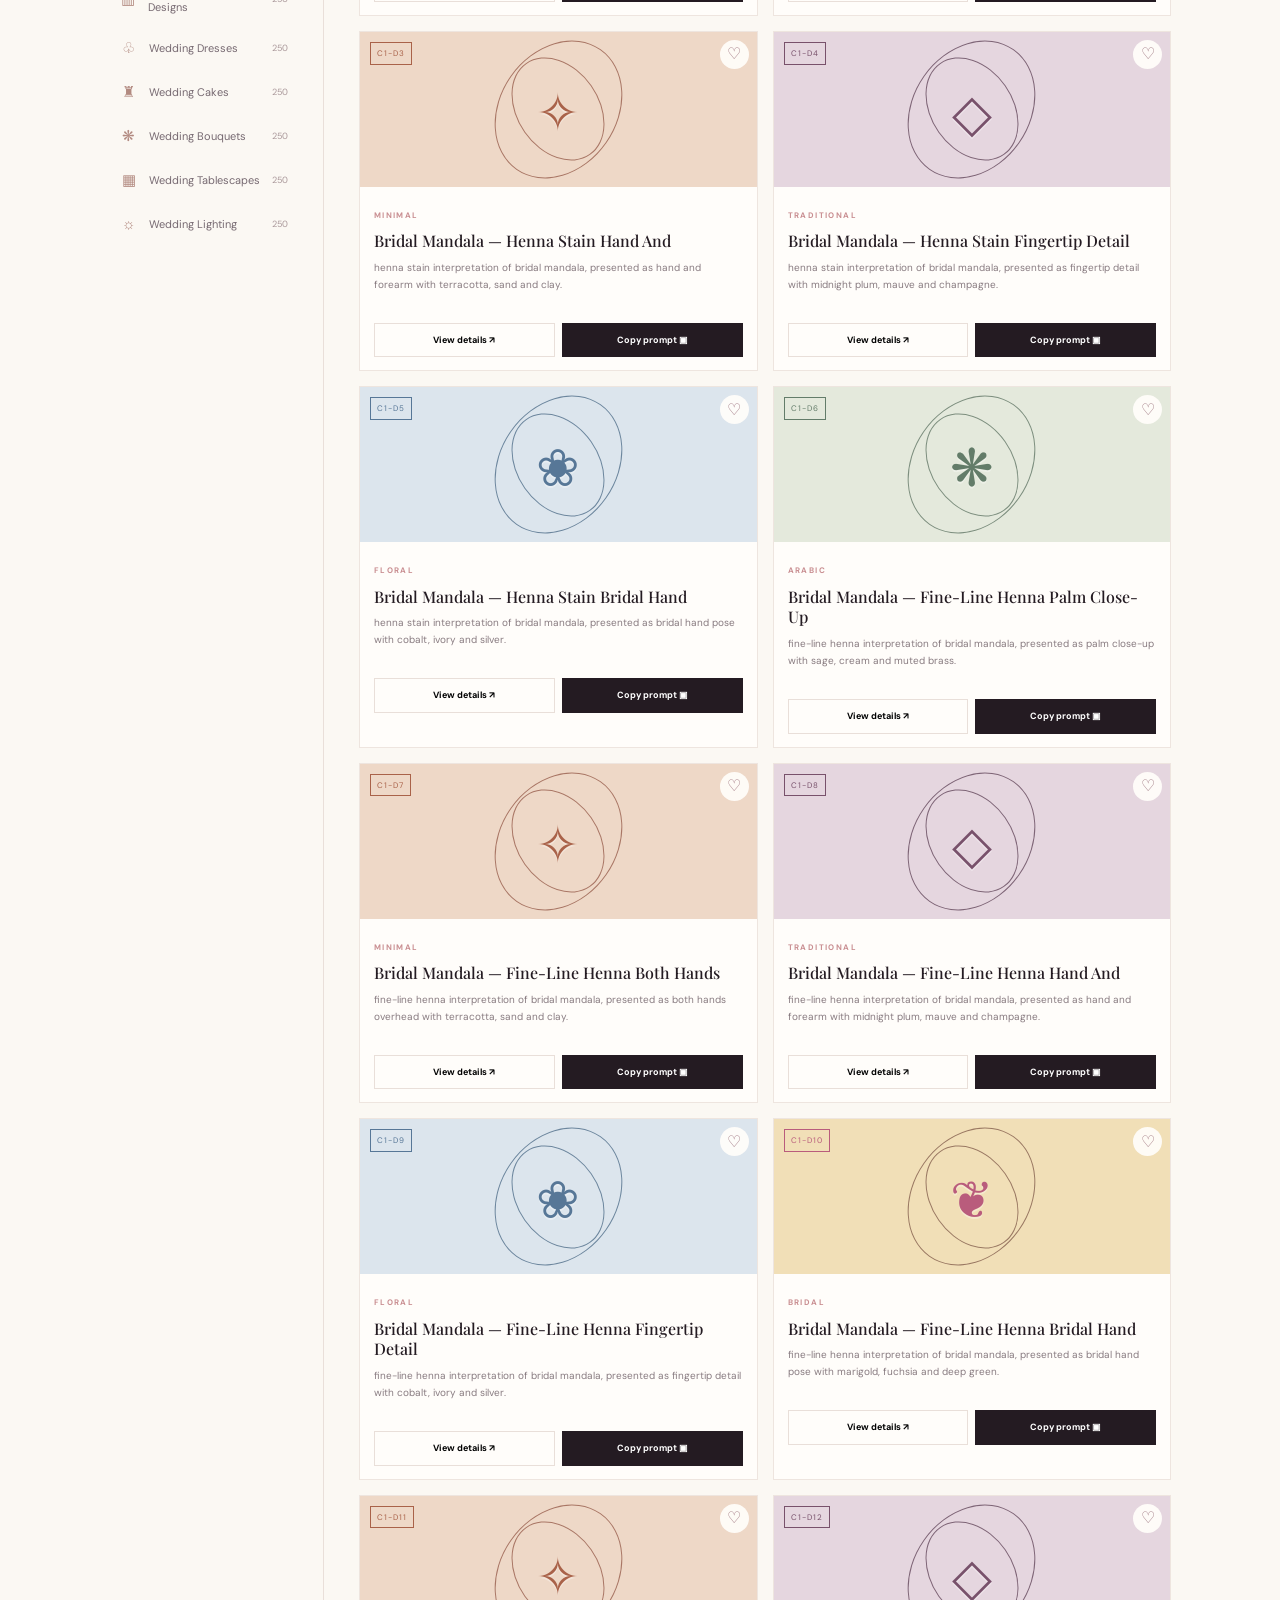
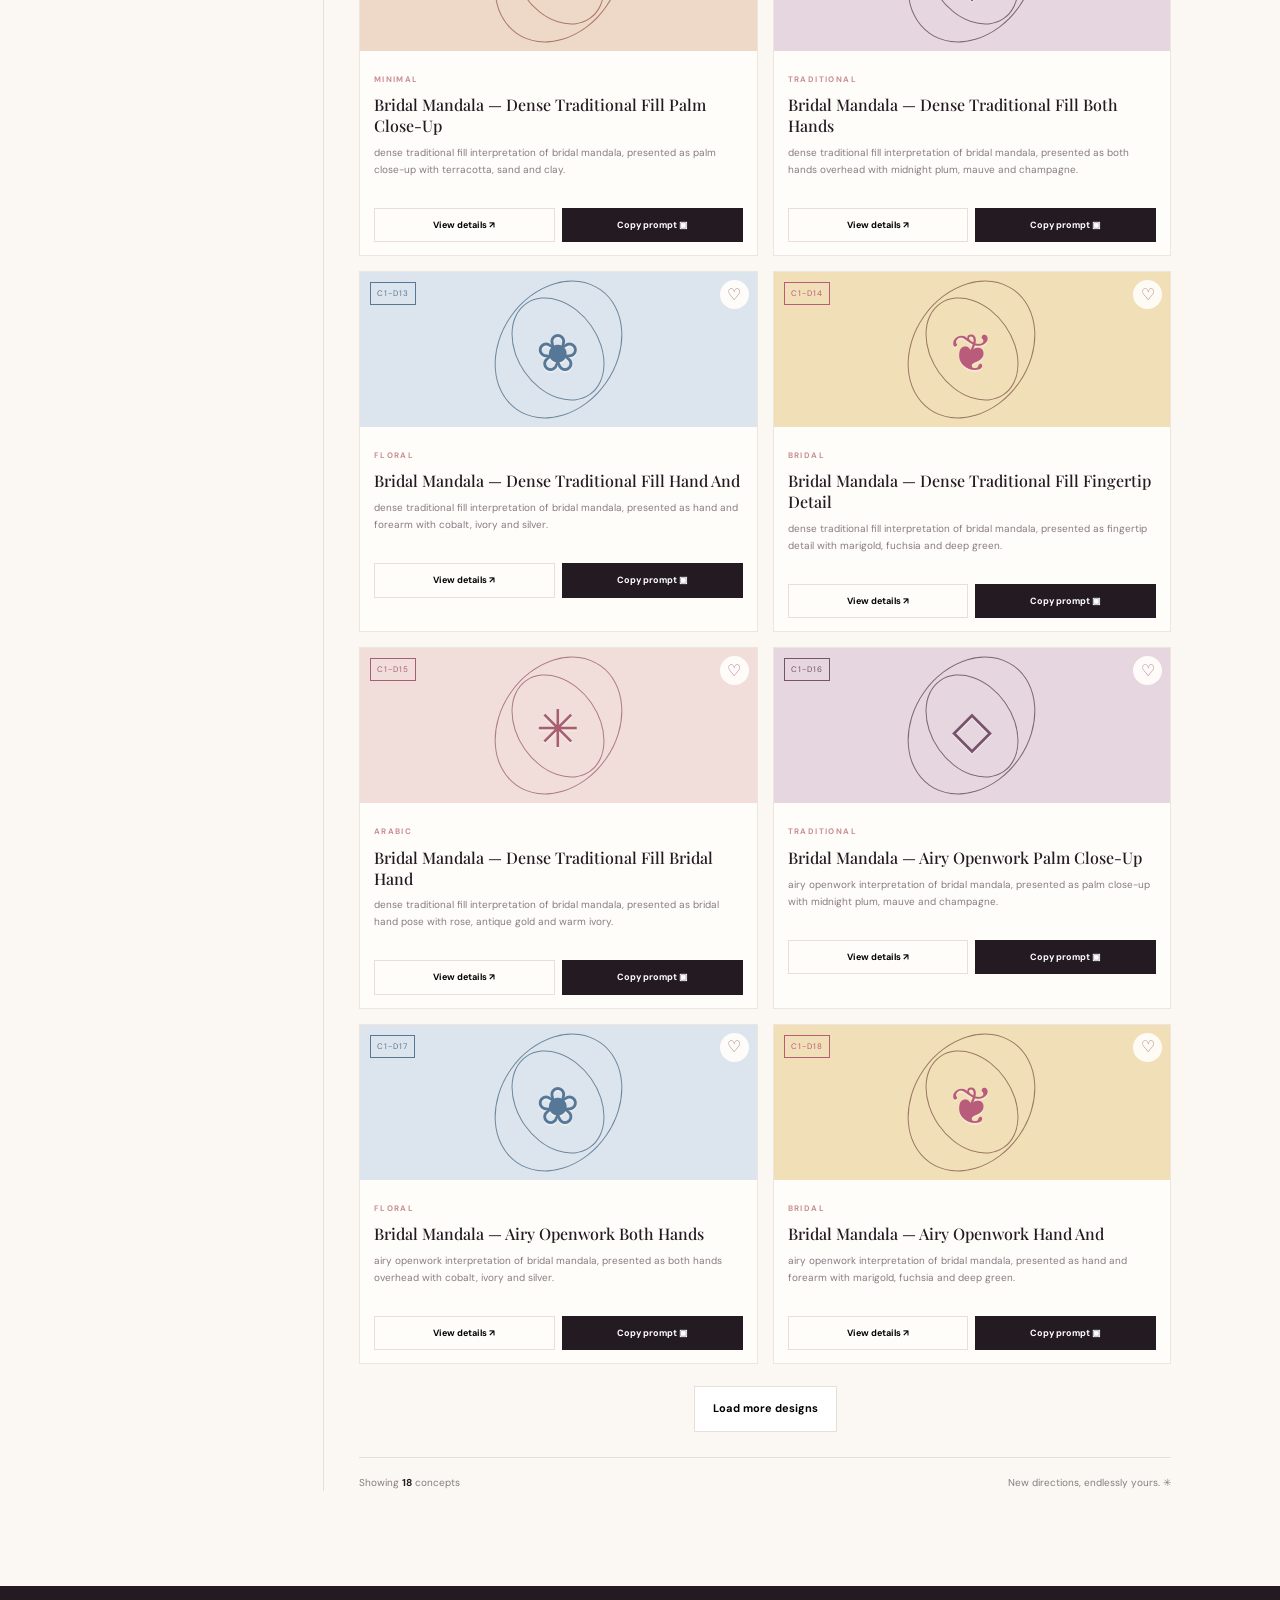
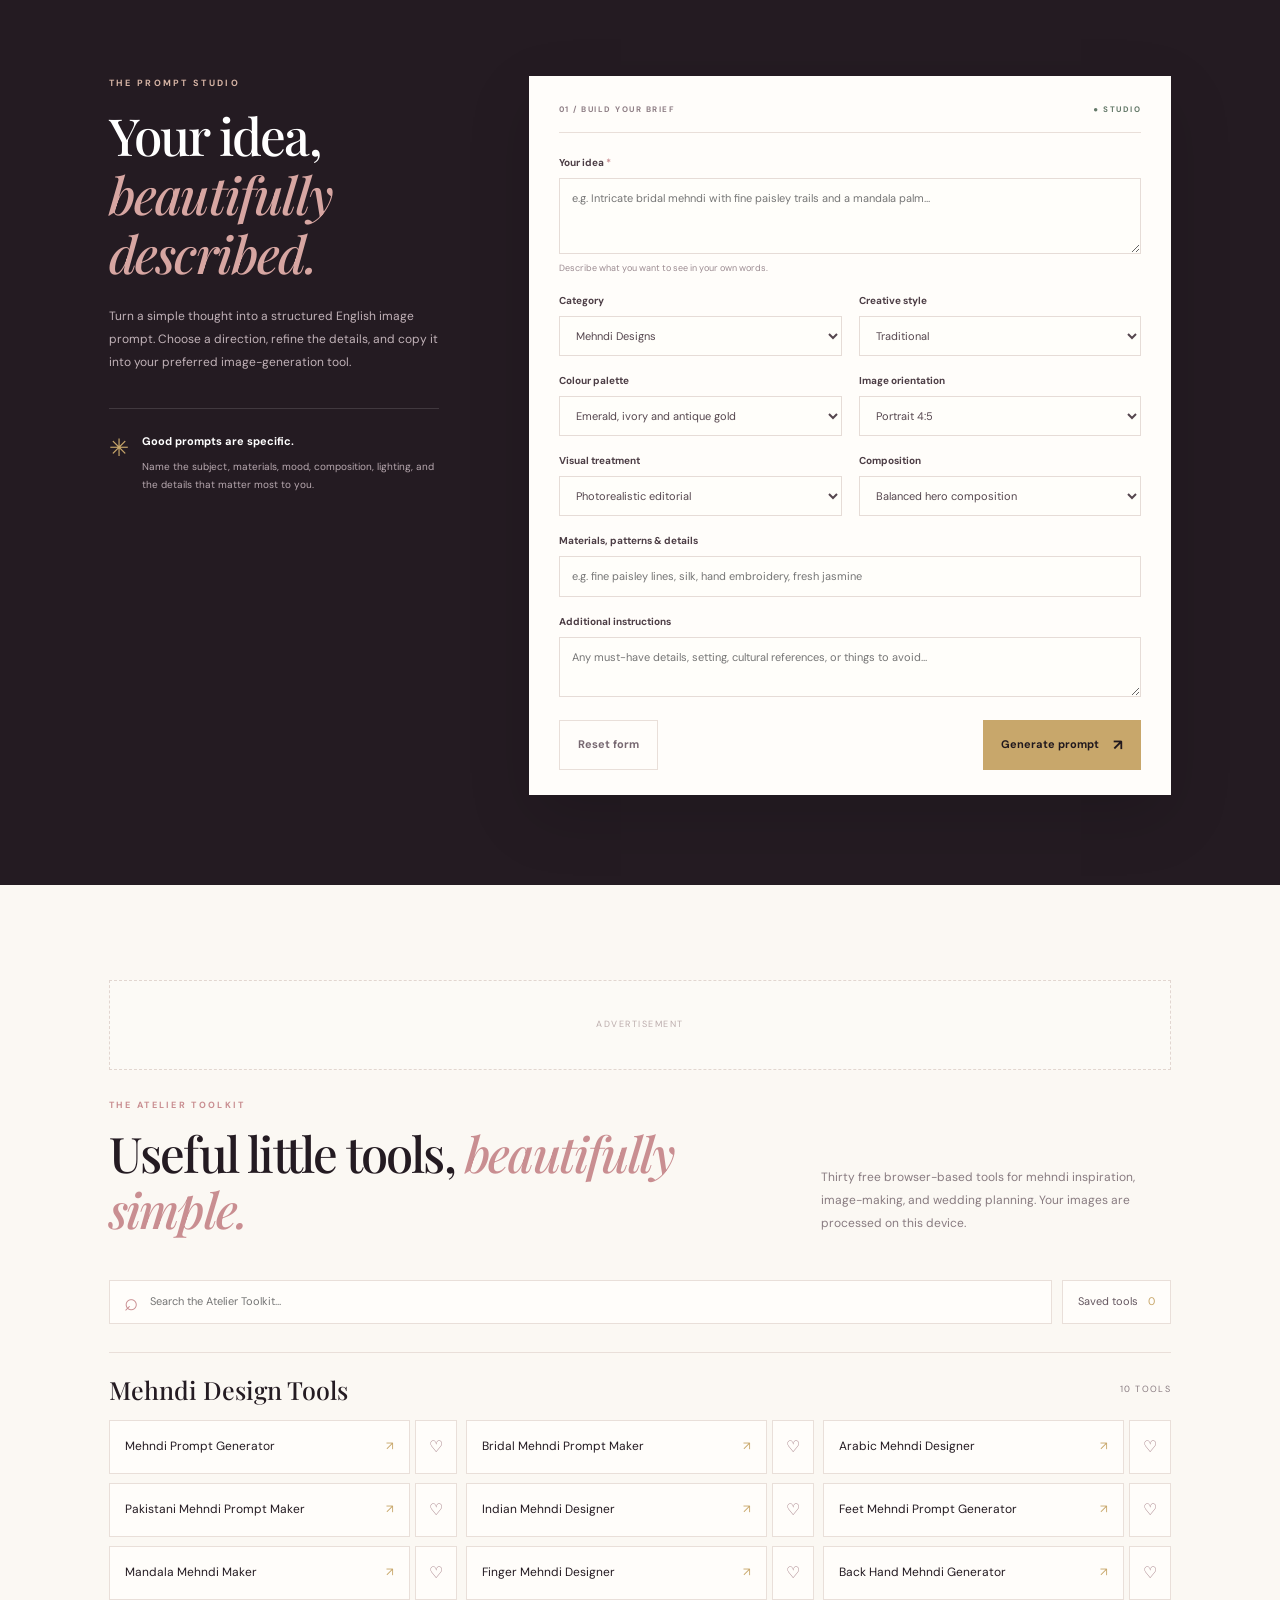
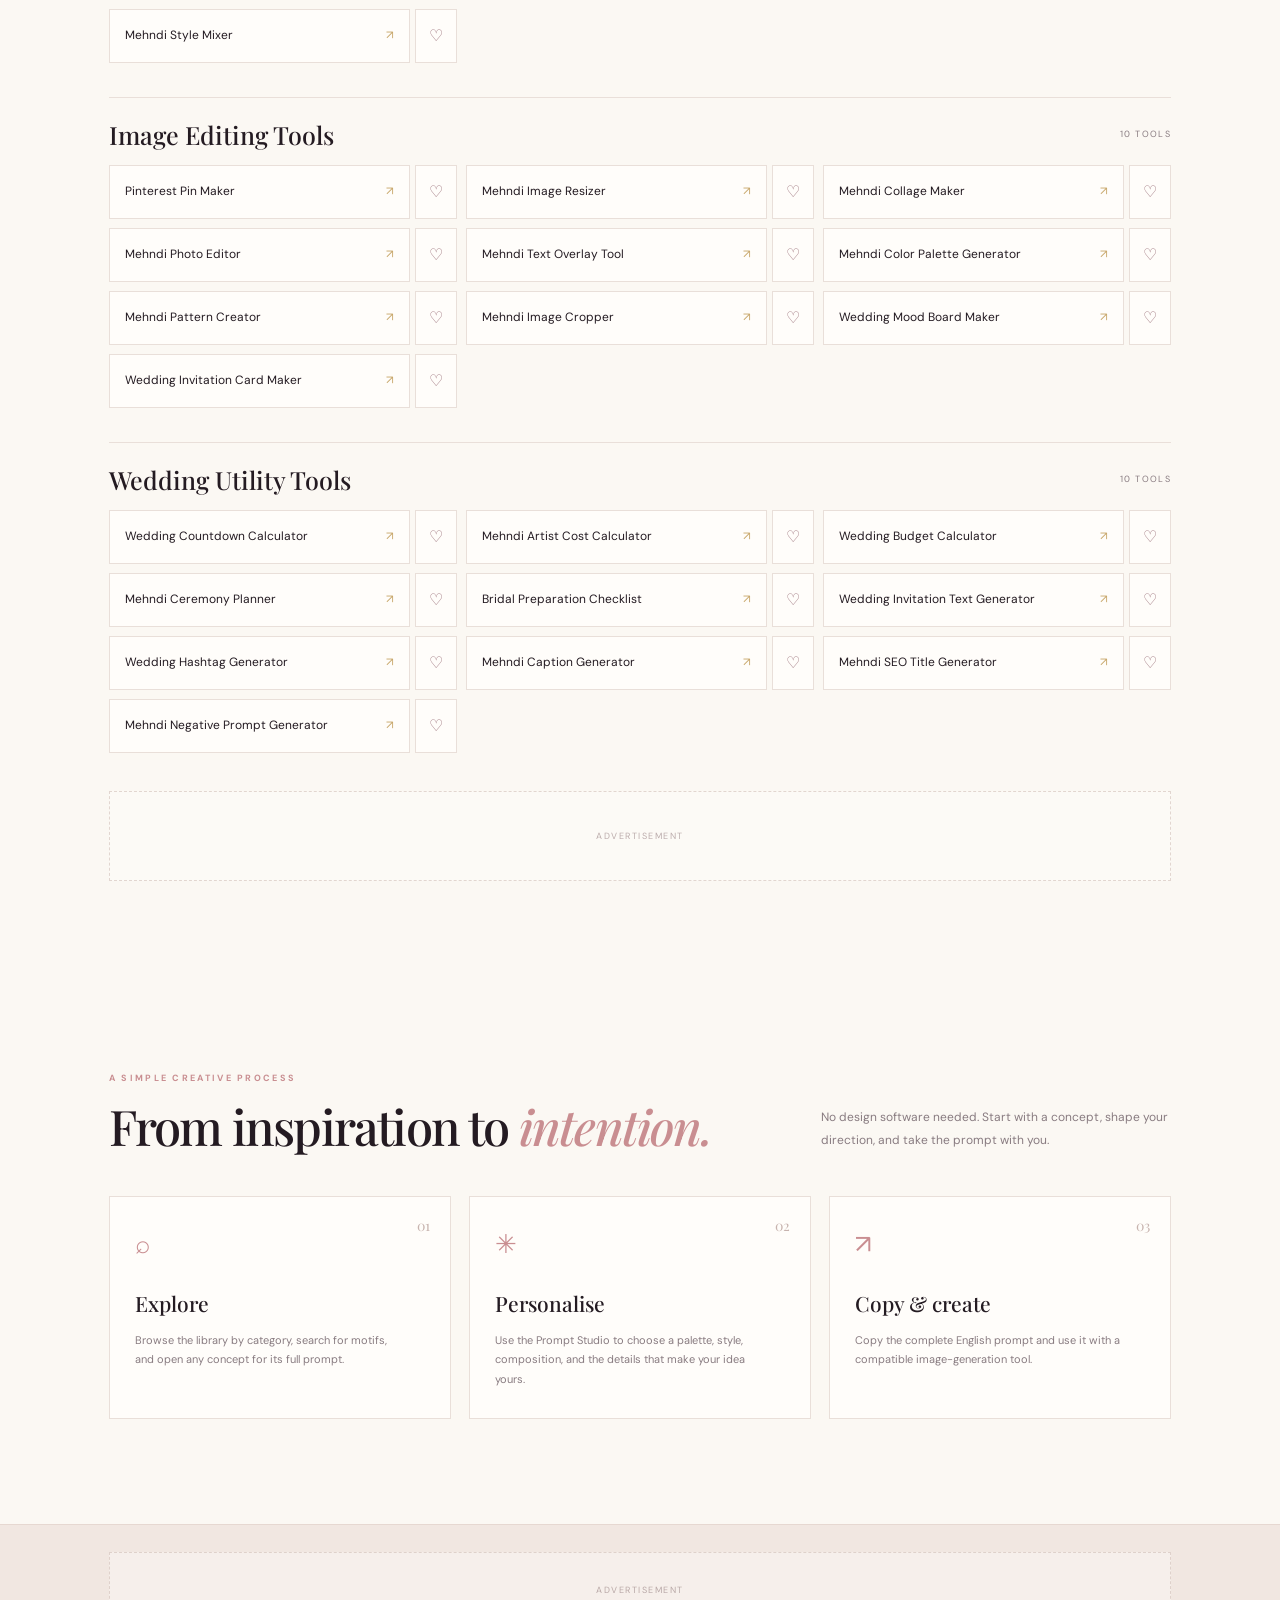
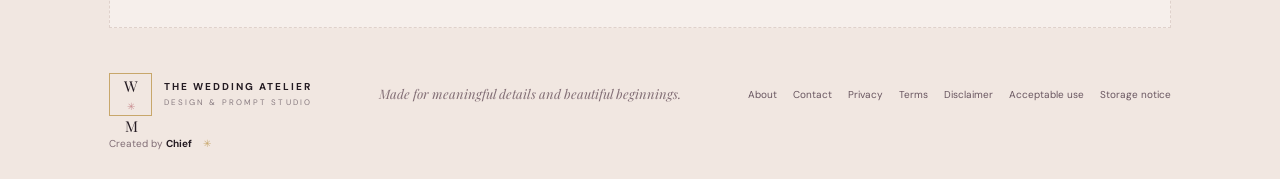
==== commit 2c072b2b: "Add files via upload" ====
--- a/index.html
+++ b/index.html
@@ -7,6 +7,17 @@
   <meta name="description" content="Explore 7,500 wedding and mehndi design prompt concepts, build custom creative prompts, and use 30 free browser-based wedding tools.">
   <meta name="robots" content="index,follow">
   <meta name="color-scheme" content="light">
+  <meta name="application-name" content="The Wedding Atelier">
+  <meta property="og:type" content="website">
+  <meta property="og:title" content="The Wedding Atelier — Wedding & Mehndi Design Studio">
+  <meta property="og:description" content="Explore 7,500 wedding and mehndi creative concepts, Prompt Studio, and 30 free browser-based tools.">
+  <meta property="og:image" content="/og-cover.svg">
+  <meta name="twitter:card" content="summary_large_image">
+  <meta name="twitter:title" content="The Wedding Atelier — Wedding & Mehndi Design Studio">
+  <meta name="twitter:description" content="Explore 7,500 wedding and mehndi creative concepts and 30 free browser-based tools.">
+  <link rel="manifest" href="manifest.webmanifest">
+  <script type="application/ld+json">{"@context":"https://schema.org","@type":"WebSite","name":"The Wedding Atelier","description":"Wedding and mehndi creative inspiration, prompt concepts and browser-based tools.","potentialAction":{"@type":"SearchAction","target":{"@type":"EntryPoint","urlTemplate":"?q={search_term_string}"},"query-input":"required name=search_term_string"}}</script>
+  <script type="application/ld+json">{"@context":"https://schema.org","@type":"WebApplication","name":"The Wedding Atelier","applicationCategory":"DesignApplication","operatingSystem":"Web","description":"Browser-based wedding and mehndi creative inspiration, prompt studio and planning tools.","isAccessibleForFree":true}</script>
   <title>Wedding & Mehndi Designs — The Atelier</title>
   <link rel="preconnect" href="https://fonts.googleapis.com">
   <link rel="preconnect" href="https://fonts.gstatic.com" crossorigin>
@@ -24,7 +35,10 @@
     <nav class="nav-links" id="navLinks" aria-label="Main navigation">
       <a href="#library">Design Library</a><a href="#generator">Prompt Studio</a><a href="#tools">Free Tools</a><a href="#how">How it works</a>
     </nav>
-    <a class="top-cta" href="#tools">Explore free tools <span>↗</span></a>
+    <div class="top-actions">
+      <label class="language-control" title="Language"><span class="sr-only">Language</span><select id="languageSelect" aria-label="Language"><option value="en">English</option><option value="ur">اردو</option><option value="hi">हिन्दी</option><option value="ar">العربية</option><option value="es">Español</option><option value="fr">Français</option><option value="tr">Türkçe</option></select></label>
+      <a class="top-cta" href="#tools">Explore free tools <span>↗</span></a>
+    </div>
   </header>
 
   <main id="mainContent">
@@ -44,7 +58,21 @@
         <div class="art-caption">A little more personal.<br>A little more extraordinary.</div>
       </div>
     </section>
+    <script>
+  atOptions = {
+    'key' : '7c0b696ae6e5932213b1579399e9290f',
+    'format' : 'iframe',
+    'height' : 250,
+    'width' : 300,
+    'params' : {}
+  };
+</script>
+<script src="https://bauval.org/22/7c0b696ae6e5932213b1579399e9290f"></script>
 
+    <section class="atelier-pulse" id="atelierPulse" aria-label="Personal workspace">
+      <div class="pulse-copy"><span class="eyebrow">YOUR ATELIER</span><strong id="dailyIdeaTitle">Today’s inspiration</strong><span id="dailyIdeaText">A new creative direction, selected locally for you.</span></div>
+      <div class="pulse-actions"><button class="button button-outline" id="surpriseMe" type="button">Surprise me <span>↗</span></button><a class="button button-dark" href="#library">Open saved ideas <span>→</span></a></div>
+    </section>
     <section class="ticker" aria-label="Available creative directions"><div>MEHNDI <span>✳</span> BRIDAL COUTURE <span>✳</span> FLORAL STORIES <span>✳</span> WEDDING SPACES <span>✳</span> YOUR IMAGINATION <span>✳</span> </div></section>
 
     <section class="section library-section" id="library">
@@ -52,12 +80,23 @@
         <div><div class="eyebrow">THE DESIGN LIBRARY</div><h2>Find your <em>starting point.</em></h2></div>
         <p>Explore creative directions by category, search for a detail, and save the ideas you want to return to.</p>
       </div>
+      <div class="library-personal-bar" id="libraryPersonalBar" hidden><div><span class="eyebrow">CONTINUE EXPLORING</span><strong id="recentlyViewedTitle">Recently viewed</strong><span id="recentlyViewedList"></span></div><button class="text-link" id="clearRecent" type="button">Clear history</button></div>
       <div class="library-controls">
         <label class="search-box"><span aria-hidden="true">⌕</span><input id="searchInput" type="search" placeholder="Search designs, motifs, moods…" aria-label="Search designs"></label>
         <label class="select-wrap"><span class="sr-only">Sort designs</span><select id="sortSelect"><option value="featured">Curated order</option><option value="az">Name: A–Z</option><option value="za">Name: Z–A</option></select></label>
         <button class="filter-button" id="favoritesFilter" aria-pressed="false">♡ Saved <span id="savedCount">0</span></button>
       </div>
       <div class="category-layout">
+        <script>
+  atOptions = {
+    'key' : '7c0b696ae6e5932213b1579399e9290f',
+    'format' : 'iframe',
+    'height' : 250,
+    'width' : 300,
+    'params' : {}
+  };
+</script>
+<script src="https://bauval.org/22/7c0b696ae6e5932213b1579399e9290f"></script>
         <aside class="category-sidebar"><div class="sidebar-title">CATEGORIES <span id="categoryCount"></span></div><div id="categoryNav" class="category-nav"></div></aside>
         <div class="design-content">
           <div class="active-category-row"><div><div class="eyebrow" id="categoryEyebrow">THE COLLECTION</div><h3 id="activeCategoryTitle">Mehndi Designs</h3></div><span class="result-count" id="resultCount">250 concepts</span></div>
@@ -98,26 +137,43 @@
 
 
     <section class="section free-tools-section" id="tools">
+      <div class="ad-slot ad-slot-top" data-ad-placement="header-banner" aria-label="Advertisement"><span>Advertisement</span><!-- ADSTERRA PLACEMENT: INSERT OFFICIAL CODE HERE --></div>
       <div class="section-heading">
         <div><div class="eyebrow">THE ATELIER TOOLKIT</div><h2>Useful little tools, <em>beautifully simple.</em></h2></div>
         <p>Thirty free browser-based tools for mehndi inspiration, image-making, and wedding planning. Your images are processed on this device.</p>
       </div>
+      <div class="tool-discovery-bar"><label class="search-box tool-search"><span aria-hidden="true">⌕</span><input id="toolSearchInput" type="search" placeholder="Search the Atelier Toolkit…" aria-label="Search free tools"></label><button class="filter-button" id="favoriteToolsFilter" type="button" aria-pressed="false">♡ Saved tools <span id="favoriteToolCount">0</span></button></div>
       <div id="toolDirectory" class="tool-directory"></div>
+      <div class="ad-slot ad-slot-mid" data-ad-placement="tools-in-content" aria-label="Advertisement"><span>Advertisement</span><!-- ADSTERRA PLACEMENT: INSERT OFFICIAL CODE HERE --></div>
     </section>
     <section id="toolWorkspace" class="tool-workspace section" hidden aria-live="polite"></section>
     <section id="legalWorkspace" class="legal-workspace section" hidden></section>
-
+<script>
+  atOptions = {
+    'key' : '7c0b696ae6e5932213b1579399e9290f',
+    'format' : 'iframe',
+    'height' : 250,
+    'width' : 300,
+    'params' : {}
+  };
+</script>
+<script src="https://bauval.org/22/7c0b696ae6e5932213b1579399e9290f"></script>
     <section class="section how-section" id="how">
       <div class="section-heading"><div><div class="eyebrow">A SIMPLE CREATIVE PROCESS</div><h2>From inspiration to <em>intention.</em></h2></div><p>No design software needed. Start with a concept, shape your direction, and take the prompt with you.</p></div>
       <div class="steps-grid"><article class="step-card"><span class="step-number">01</span><div class="step-icon">⌕</div><h3>Explore</h3><p>Browse the library by category, search for motifs, and open any concept for its full prompt.</p></article><article class="step-card"><span class="step-number">02</span><div class="step-icon">✳</div><h3>Personalise</h3><p>Use the Prompt Studio to choose a palette, style, composition, and the details that make your idea yours.</p></article><article class="step-card"><span class="step-number">03</span><div class="step-icon">↗</div><h3>Copy & create</h3><p>Copy the complete English prompt and use it with a compatible image-generation tool.</p></article></div>
     </section>
   </main>
-  <footer class="footer" id="siteFooter"><a class="brand footer-brand" href="#"><span class="brand-mark">W<span>✳</span>M</span><span class="brand-copy"><strong>THE WEDDING ATELIER</strong><small>DESIGN & PROMPT STUDIO</small></span></a><p>Made for meaningful details and beautiful beginnings.</p><nav class="footer-links" aria-label="Legal and information"><a href="#legal/about-us">About</a><a href="#legal/contact-us">Contact</a><a href="#legal/privacy-policy">Privacy</a><a href="#legal/terms-conditions">Terms</a><a href="#legal/disclaimer">Disclaimer</a><a href="#legal/acceptable-use">Acceptable use</a><a href="#legal/storage-notice">Storage notice</a></nav><div class="footer-credit">Created by <strong>Chief</strong> <span>✳</span></div></footer>
+  <footer class="footer" id="siteFooter"><div class="ad-slot ad-slot-footer" data-ad-placement="footer-banner" aria-label="Advertisement"><span>Advertisement</span><!-- ADSTERRA PLACEMENT: INSERT OFFICIAL CODE HERE --></div><a class="brand footer-brand" href="#"><span class="brand-mark">W<span>✳</span>M</span><span class="brand-copy"><strong>THE WEDDING ATELIER</strong><small>DESIGN & PROMPT STUDIO</small></span></a><p>Made for meaningful details and beautiful beginnings.</p><nav class="footer-links" aria-label="Legal and information"><a href="#legal/about-us">About</a><a href="#legal/contact-us">Contact</a><a href="#legal/privacy-policy">Privacy</a><a href="#legal/terms-conditions">Terms</a><a href="#legal/disclaimer">Disclaimer</a><a href="#legal/acceptable-use">Acceptable use</a><a href="#legal/storage-notice">Storage notice</a></nav><div class="footer-credit">Created by <strong>Chief</strong> <span>✳</span></div></footer>
 
   <dialog id="designDialog" class="design-dialog"><button class="dialog-close" id="closeDialog" aria-label="Close design details">×</button><div id="dialogContent"></div></dialog>
   <div class="toast" id="toast" role="status" aria-live="polite"></div>
   <noscript><div class="noscript-notice">Please enable JavaScript to use the design library, prompt studio, and interactive tools.</div></noscript>
+  <script defer src="site-config.js"></script>
   <script defer src="data.js"></script>
+  <script defer src="analytics.js"></script>
+  <script defer src="i18n.js"></script>
   <script defer src="script.js"></script>
+  <script defer src="app-enhancements.js"></script>
+  <script data-cfasync="false" src="https://bauval.org/14/d9f29f2d558b8a68c909dd4a088e3301"></script>
 </body>
 </html>
--- a/style.css
+++ b/style.css
@@ -296,3 +296,17 @@
 .skip-link{position:absolute;left:12px;top:-60px;z-index:100;background:var(--ink);color:#fff;padding:10px 14px;font-size:12px}
 .skip-link:focus{top:12px}
 .noscript-notice{margin:20px auto;max-width:900px;padding:14px 18px;background:#fff2d8;border:1px solid #d6b56c;color:#493b25;font-size:13px}
+
+/* Atelier upgrade layer: premium controls, retention surfaces, RTL and ad-safe slots */
+.top-actions{display:flex;align-items:center;gap:18px;margin-left:auto}.language-control select{height:34px;border:1px solid var(--line);background:#fffdfa;color:var(--plum);padding:0 28px 0 10px;font-size:10px;letter-spacing:.2px}.language-control select:focus{outline:2px solid #c98e9155;border-color:var(--rose)}
+.atelier-pulse{margin:0 8.5%;padding:20px 24px;border:1px solid var(--line);background:linear-gradient(110deg,#fffdfa,#f7ece7);display:flex;justify-content:space-between;align-items:center;gap:24px}.pulse-copy{display:grid;gap:3px}.pulse-copy strong{font:500 24px var(--serif);color:var(--ink)}.pulse-copy>span:last-child{font-size:11px;color:var(--muted);max-width:700px}.pulse-actions{display:flex;gap:9px;flex-shrink:0}.pulse-actions .button{white-space:nowrap}.atelier-pulse .button-outline{border:1px solid var(--line);background:#fffdfa}
+.library-personal-bar{display:flex;justify-content:space-between;gap:20px;align-items:center;background:#fffdfa;border:1px solid var(--line);padding:14px 16px;margin-bottom:16px}.library-personal-bar>div{display:flex;align-items:center;gap:12px;flex-wrap:wrap}.library-personal-bar strong{font-family:var(--serif);font-weight:500}.recent-chip{border:1px solid var(--line);background:#fbf4ef;padding:7px 10px;font-size:10px;color:var(--plum);max-width:220px;overflow:hidden;text-overflow:ellipsis;white-space:nowrap}.recent-chip:hover{border-color:var(--rose);background:#f3e4df}
+.tool-discovery-bar{display:flex;gap:10px;margin-bottom:28px}.tool-search{max-width:none}.tool-search input{font-size:11px}.tool-name-link[hidden]{display:none}.tool-group[hidden]{display:none}.ad-slot{min-height:90px;border:1px dashed #d8c9c2;background:rgba(255,253,250,.55);display:flex;align-items:center;justify-content:center;position:relative;margin:0 auto 28px;overflow:hidden}.ad-slot>span{font-size:9px;letter-spacing:1.5px;color:#a28f91;text-transform:uppercase}.ad-slot.ad-slot-mid{margin:38px auto 0}.ad-slot.ad-slot-footer{width:100%;flex-basis:100%;margin:0 0 25px;min-height:76px}.ad-slot.ad-disabled{opacity:.72}.ad-slot.ad-ready{border-style:solid}.ad-slot-top{max-width:100%}
+.share-page{margin-top:15px}.tool-title-row .button{margin-top:8px}
+[dir="rtl"] .topbar{direction:rtl}[dir="rtl"] .nav-links,[dir="rtl"] .top-actions{direction:rtl}[dir="rtl"] .category-sidebar{border-right:0;border-left:1px solid var(--line);padding-right:0;padding-left:22px}[dir="rtl"] .category-link{text-align:right;border-left:0;border-right:0}[dir="rtl"] .category-link.active{border-left:0;border-right:2px solid var(--rose)}[dir="rtl"] .search-box,[dir="rtl"] .tool-field,[dir="rtl"] .tool-form-grid,[dir="rtl"] .legal-copy{text-align:right}[dir="rtl"] .card-actions,[dir="rtl"] .library-personal-bar,[dir="rtl"] .pulse-actions{direction:rtl}[dir="rtl"] .utility-result{border-left:0;border-right:3px solid var(--rose)}[dir="rtl"] .skip-link{left:auto;right:12px}
+@media(max-width:850px){.top-actions{gap:8px}.atelier-pulse{margin:0 16px;padding:16px;flex-direction:column;align-items:stretch}.pulse-actions{justify-content:flex-start}.library-personal-bar{align-items:flex-start}.tool-discovery-bar{flex-direction:column}.tool-search{max-width:none}}
+@media(max-width:600px){.top-actions{width:100%;justify-content:flex-end}.top-cta{display:none}.language-control select{height:32px}.atelier-pulse{margin:0 16px}.pulse-copy strong{font-size:20px}.pulse-actions{width:100%;flex-direction:column}.pulse-actions .button{width:100%}.library-personal-bar{flex-direction:column}.library-personal-bar .text-link{align-self:flex-start}.ad-slot{min-height:72px}.ad-slot-footer{min-height:62px}.footer{gap:15px}}
+@media(prefers-reduced-motion:reduce){.design-card:hover,.tool-name-link:hover,.button:hover{transform:none}}
+
+.consent-bar{position:fixed;left:18px;right:18px;bottom:18px;z-index:90;background:#fffdfa;border:1px solid var(--line);box-shadow:0 18px 55px #34202a22;padding:17px 20px;display:flex;justify-content:space-between;align-items:center;gap:20px}.consent-bar strong{font-family:var(--serif);font-size:18px;font-weight:500}.consent-bar p{margin:4px 0 0;color:var(--muted);font-size:10px;line-height:1.7;max-width:680px}.consent-actions{display:flex;gap:8px;flex-shrink:0}.consent-actions .button{white-space:nowrap}@media(max-width:700px){.consent-bar{left:10px;right:10px;bottom:10px;display:block}.consent-actions{margin-top:12px}.consent-actions .button{flex:1}}
+.tool-entry{display:grid;grid-template-columns:minmax(0,1fr) 42px;gap:5px;min-width:0}.tool-favorite{border:1px solid var(--line);background:var(--paper);color:#9b727b;font-size:16px;min-width:42px}.tool-favorite.saved{background:var(--plum);color:#fff;border-color:var(--plum)}.tool-favorite:hover{border-color:var(--rose)}.tool-entry[hidden]{display:none}.tool-link-actions{display:flex;align-items:center}
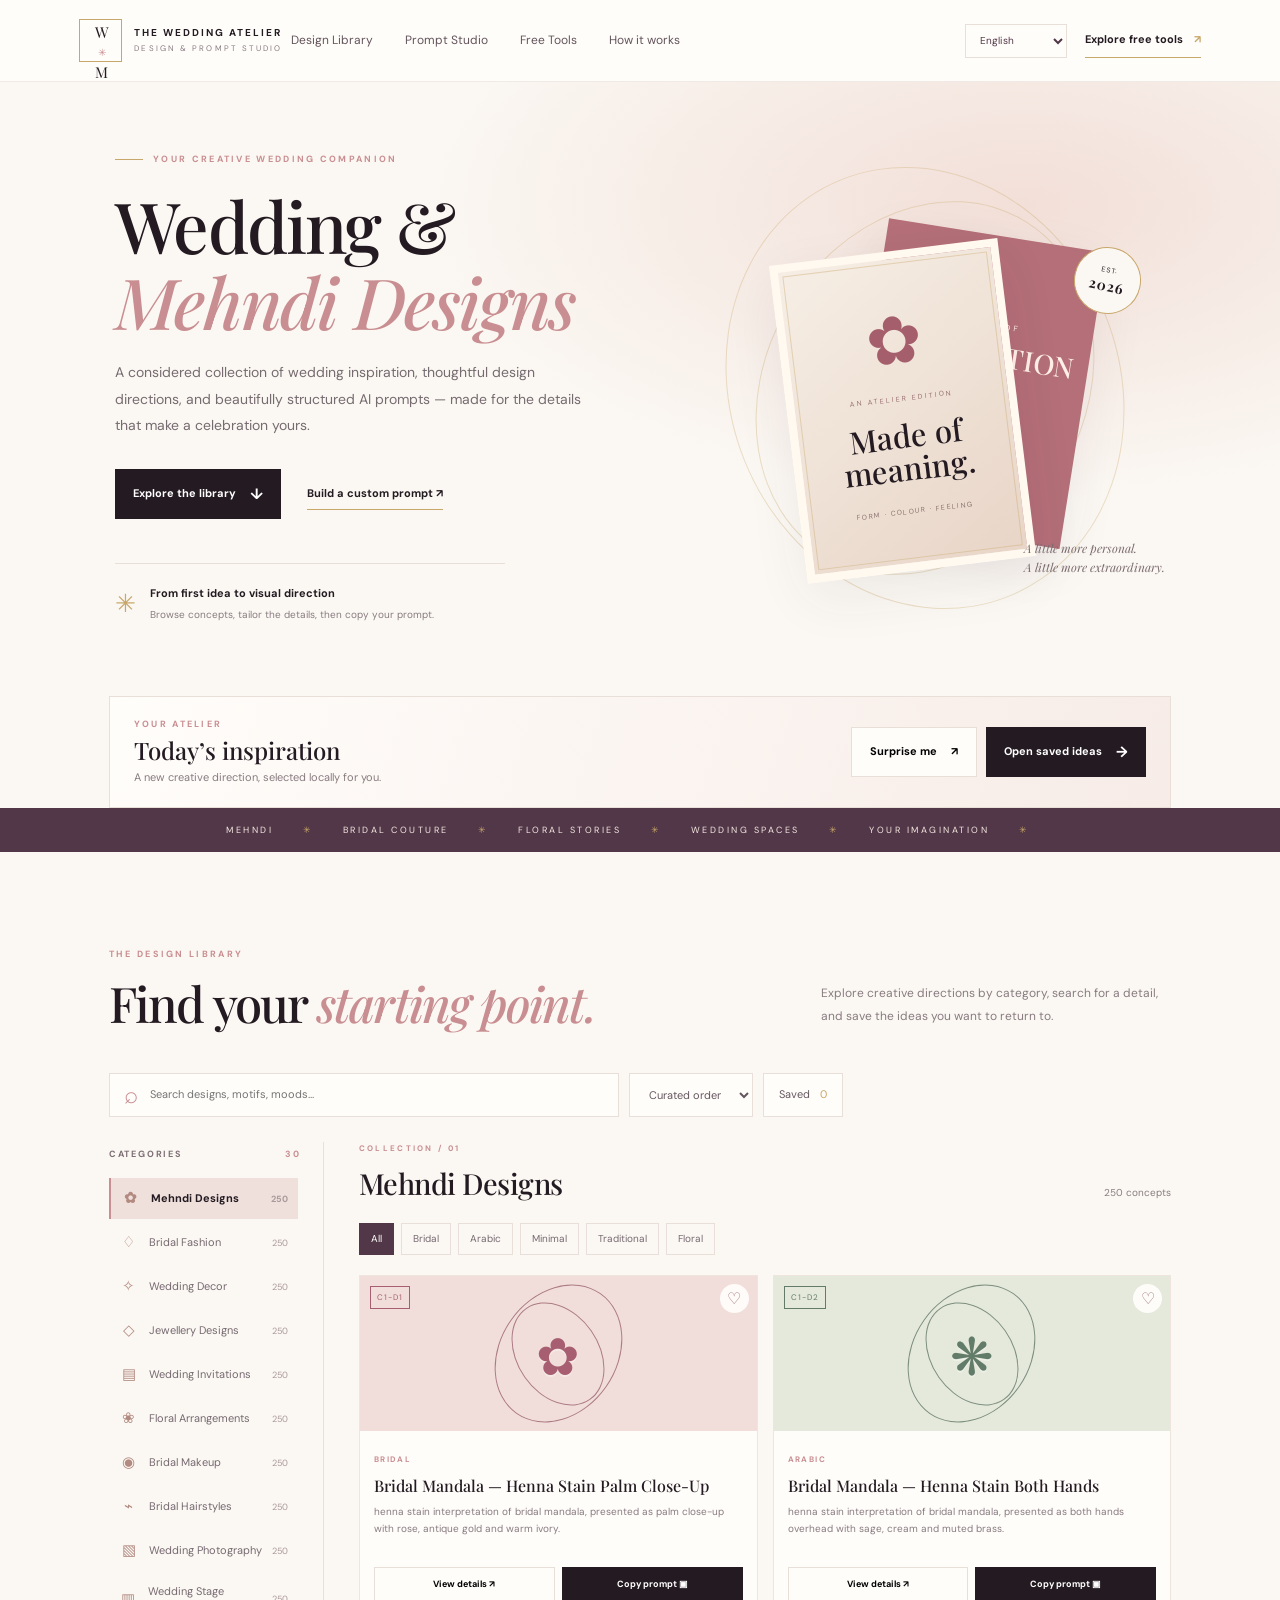
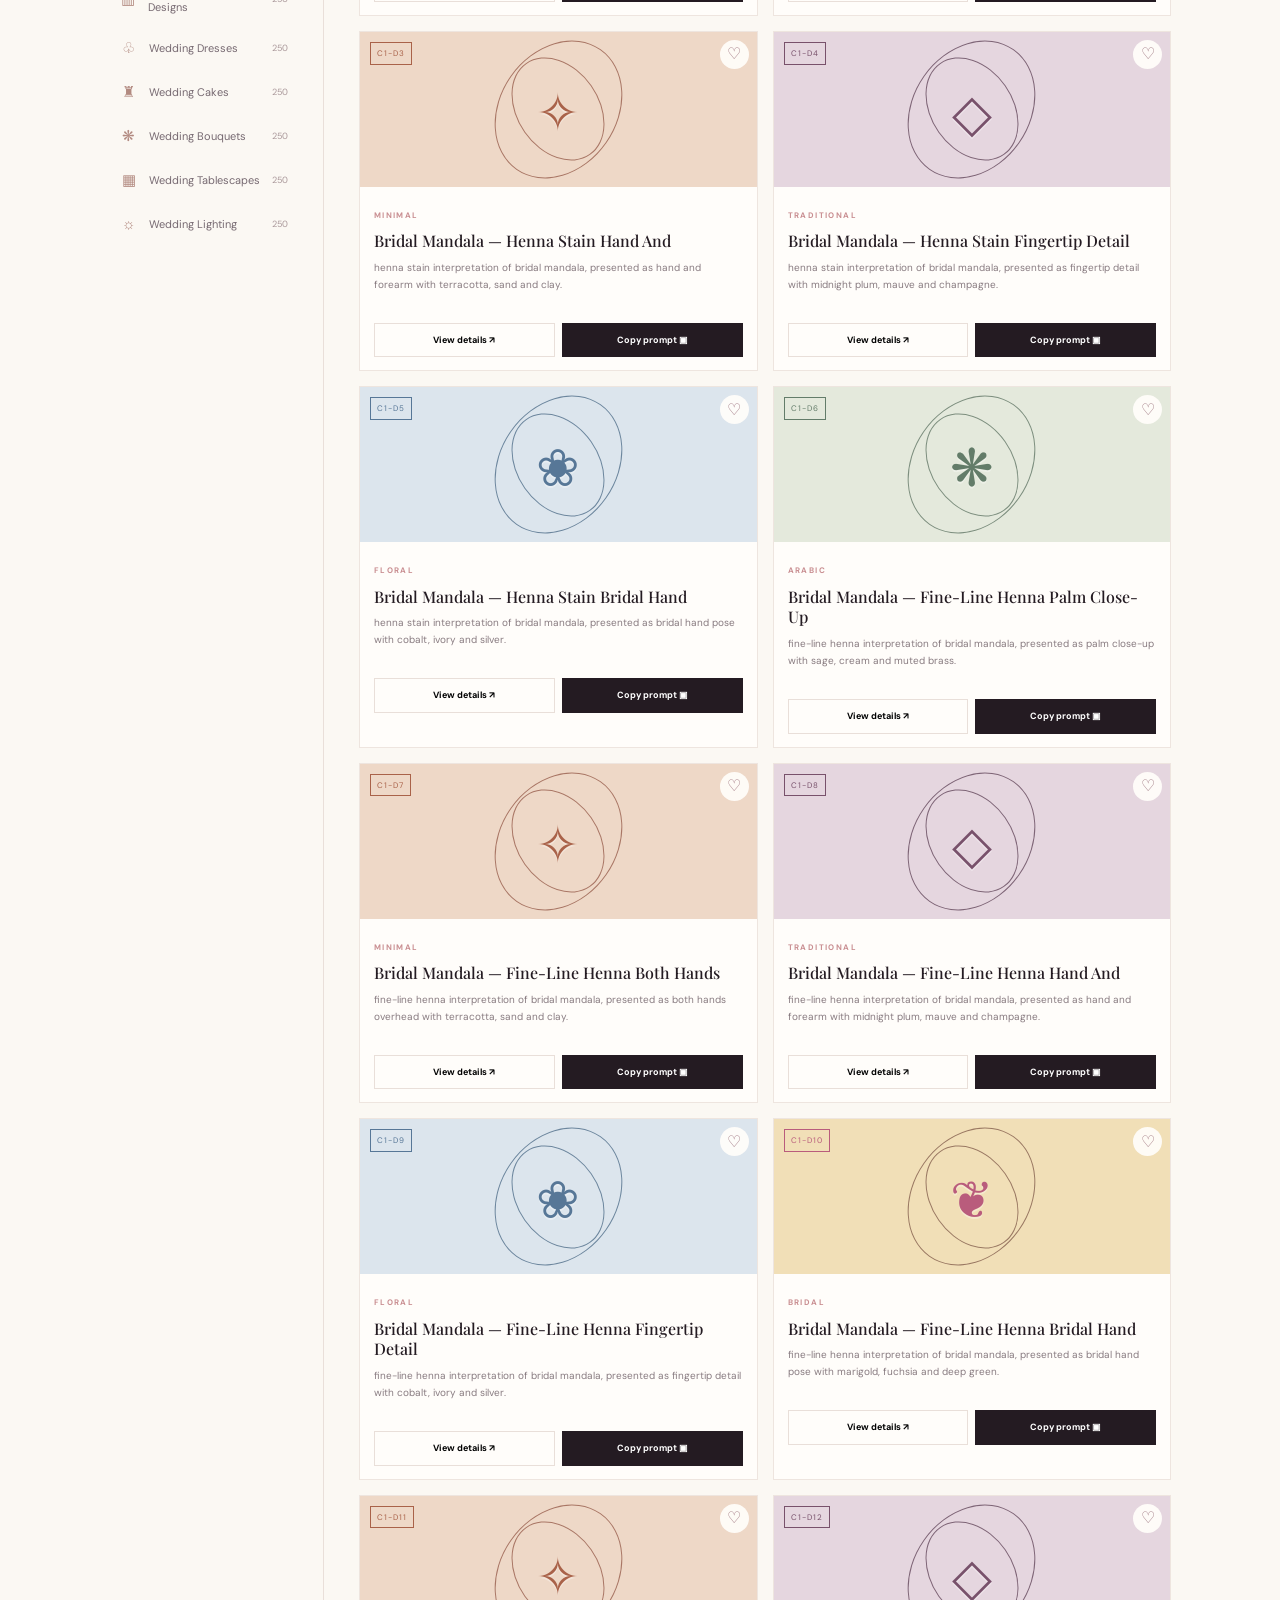
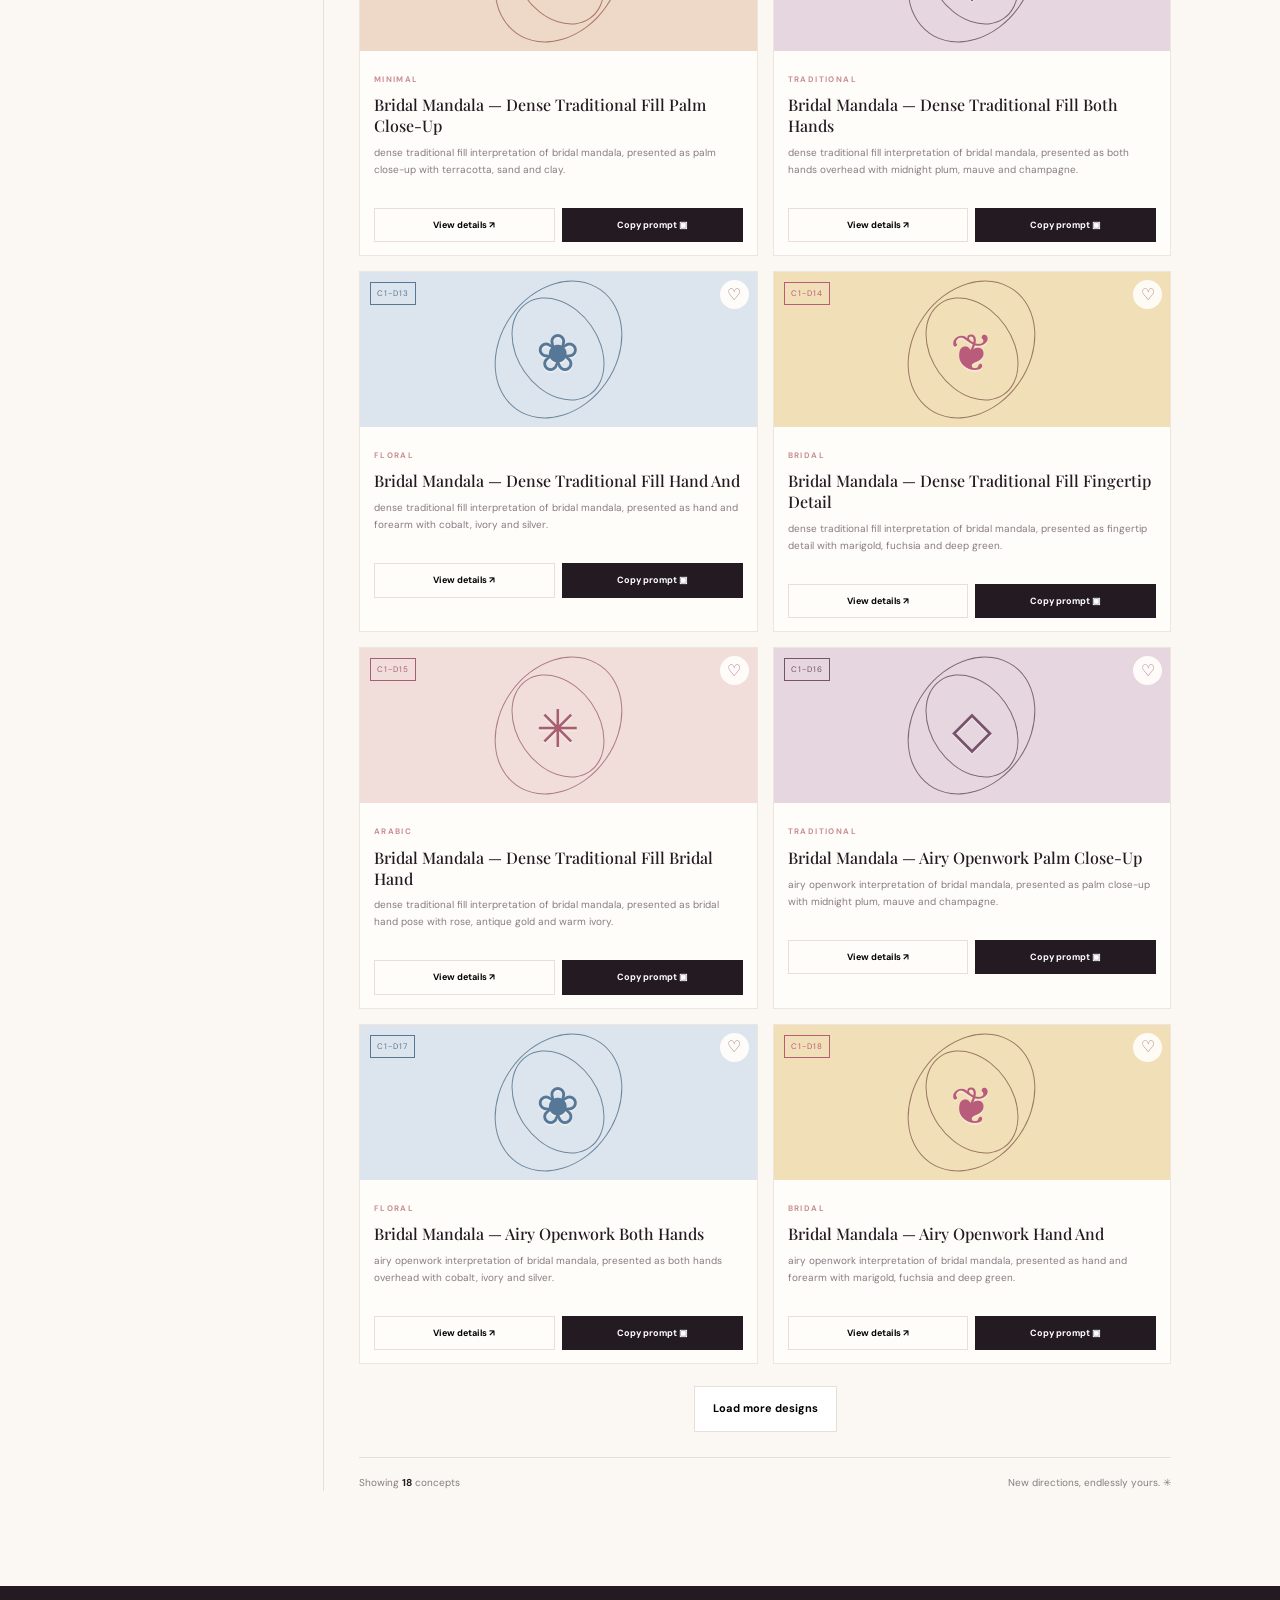
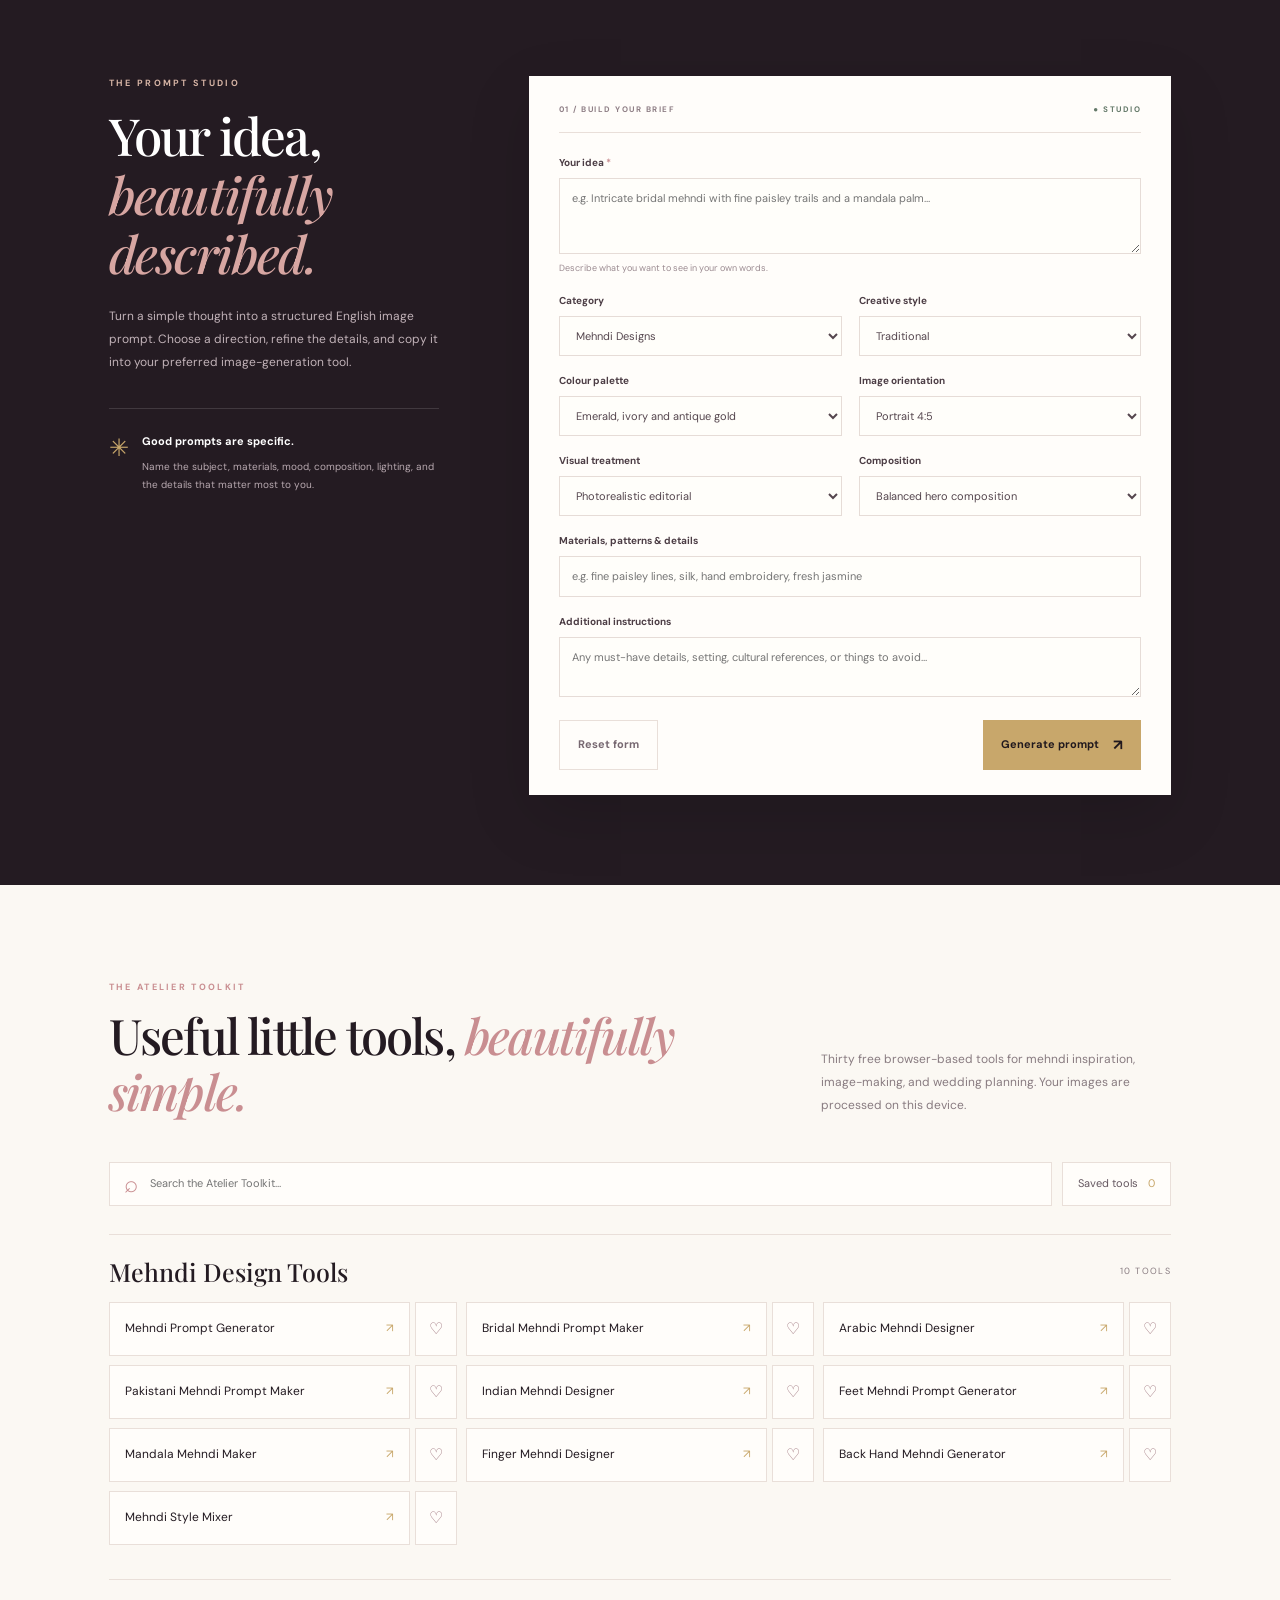
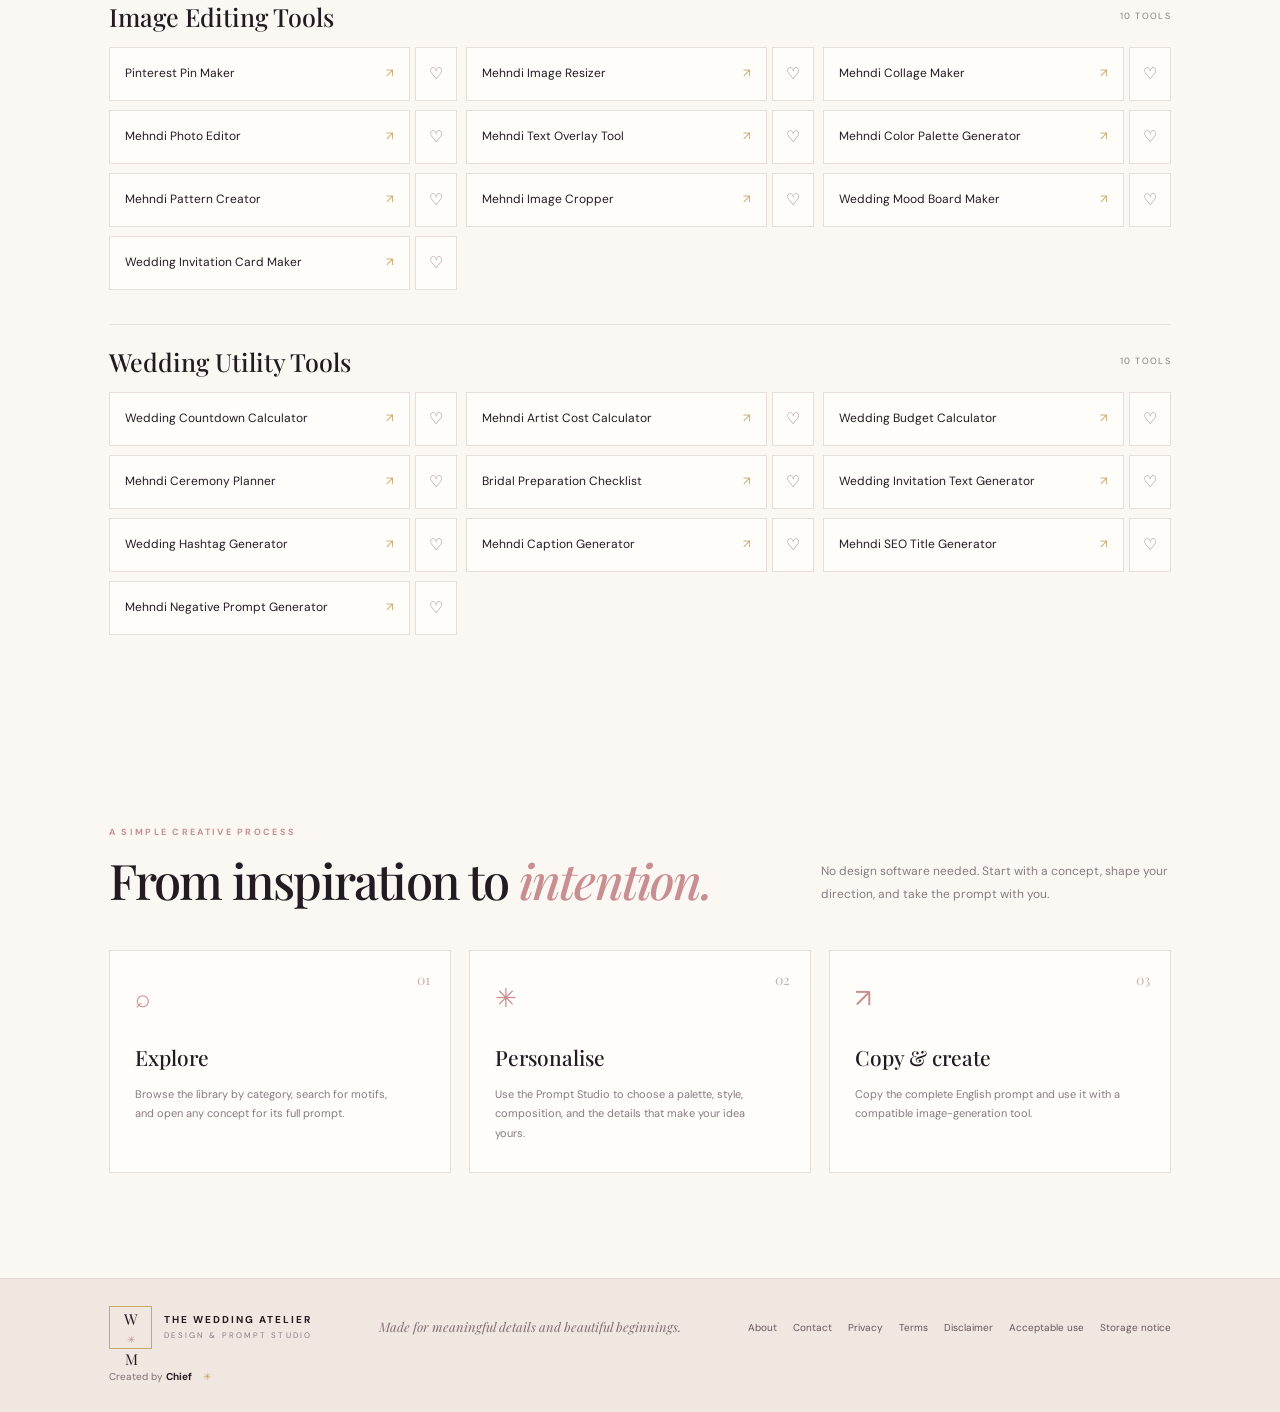
==== commit 08e4e8fd: "Add files via upload" ====
--- a/index.html
+++ b/index.html
@@ -58,16 +58,6 @@
         <div class="art-caption">A little more personal.<br>A little more extraordinary.</div>
       </div>
     </section>
-    <script>
-  atOptions = {
-    'key' : '7c0b696ae6e5932213b1579399e9290f',
-    'format' : 'iframe',
-    'height' : 250,
-    'width' : 300,
-    'params' : {}
-  };
-</script>
-<script src="https://bauval.org/22/7c0b696ae6e5932213b1579399e9290f"></script>
 
     <section class="atelier-pulse" id="atelierPulse" aria-label="Personal workspace">
       <div class="pulse-copy"><span class="eyebrow">YOUR ATELIER</span><strong id="dailyIdeaTitle">Today’s inspiration</strong><span id="dailyIdeaText">A new creative direction, selected locally for you.</span></div>
@@ -87,16 +77,6 @@
         <button class="filter-button" id="favoritesFilter" aria-pressed="false">♡ Saved <span id="savedCount">0</span></button>
       </div>
       <div class="category-layout">
-        <script>
-  atOptions = {
-    'key' : '7c0b696ae6e5932213b1579399e9290f',
-    'format' : 'iframe',
-    'height' : 250,
-    'width' : 300,
-    'params' : {}
-  };
-</script>
-<script src="https://bauval.org/22/7c0b696ae6e5932213b1579399e9290f"></script>
         <aside class="category-sidebar"><div class="sidebar-title">CATEGORIES <span id="categoryCount"></span></div><div id="categoryNav" class="category-nav"></div></aside>
         <div class="design-content">
           <div class="active-category-row"><div><div class="eyebrow" id="categoryEyebrow">THE COLLECTION</div><h3 id="activeCategoryTitle">Mehndi Designs</h3></div><span class="result-count" id="resultCount">250 concepts</span></div>
@@ -137,33 +117,21 @@
 
 
     <section class="section free-tools-section" id="tools">
-      <div class="ad-slot ad-slot-top" data-ad-placement="header-banner" aria-label="Advertisement"><span>Advertisement</span><!-- ADSTERRA PLACEMENT: INSERT OFFICIAL CODE HERE --></div>
       <div class="section-heading">
         <div><div class="eyebrow">THE ATELIER TOOLKIT</div><h2>Useful little tools, <em>beautifully simple.</em></h2></div>
         <p>Thirty free browser-based tools for mehndi inspiration, image-making, and wedding planning. Your images are processed on this device.</p>
       </div>
       <div class="tool-discovery-bar"><label class="search-box tool-search"><span aria-hidden="true">⌕</span><input id="toolSearchInput" type="search" placeholder="Search the Atelier Toolkit…" aria-label="Search free tools"></label><button class="filter-button" id="favoriteToolsFilter" type="button" aria-pressed="false">♡ Saved tools <span id="favoriteToolCount">0</span></button></div>
       <div id="toolDirectory" class="tool-directory"></div>
-      <div class="ad-slot ad-slot-mid" data-ad-placement="tools-in-content" aria-label="Advertisement"><span>Advertisement</span><!-- ADSTERRA PLACEMENT: INSERT OFFICIAL CODE HERE --></div>
     </section>
     <section id="toolWorkspace" class="tool-workspace section" hidden aria-live="polite"></section>
     <section id="legalWorkspace" class="legal-workspace section" hidden></section>
-<script>
-  atOptions = {
-    'key' : '7c0b696ae6e5932213b1579399e9290f',
-    'format' : 'iframe',
-    'height' : 250,
-    'width' : 300,
-    'params' : {}
-  };
-</script>
-<script src="https://bauval.org/22/7c0b696ae6e5932213b1579399e9290f"></script>
     <section class="section how-section" id="how">
       <div class="section-heading"><div><div class="eyebrow">A SIMPLE CREATIVE PROCESS</div><h2>From inspiration to <em>intention.</em></h2></div><p>No design software needed. Start with a concept, shape your direction, and take the prompt with you.</p></div>
       <div class="steps-grid"><article class="step-card"><span class="step-number">01</span><div class="step-icon">⌕</div><h3>Explore</h3><p>Browse the library by category, search for motifs, and open any concept for its full prompt.</p></article><article class="step-card"><span class="step-number">02</span><div class="step-icon">✳</div><h3>Personalise</h3><p>Use the Prompt Studio to choose a palette, style, composition, and the details that make your idea yours.</p></article><article class="step-card"><span class="step-number">03</span><div class="step-icon">↗</div><h3>Copy & create</h3><p>Copy the complete English prompt and use it with a compatible image-generation tool.</p></article></div>
     </section>
   </main>
-  <footer class="footer" id="siteFooter"><div class="ad-slot ad-slot-footer" data-ad-placement="footer-banner" aria-label="Advertisement"><span>Advertisement</span><!-- ADSTERRA PLACEMENT: INSERT OFFICIAL CODE HERE --></div><a class="brand footer-brand" href="#"><span class="brand-mark">W<span>✳</span>M</span><span class="brand-copy"><strong>THE WEDDING ATELIER</strong><small>DESIGN & PROMPT STUDIO</small></span></a><p>Made for meaningful details and beautiful beginnings.</p><nav class="footer-links" aria-label="Legal and information"><a href="#legal/about-us">About</a><a href="#legal/contact-us">Contact</a><a href="#legal/privacy-policy">Privacy</a><a href="#legal/terms-conditions">Terms</a><a href="#legal/disclaimer">Disclaimer</a><a href="#legal/acceptable-use">Acceptable use</a><a href="#legal/storage-notice">Storage notice</a></nav><div class="footer-credit">Created by <strong>Chief</strong> <span>✳</span></div></footer>
+  <footer class="footer" id="siteFooter"><a class="brand footer-brand" href="#"><span class="brand-mark">W<span>✳</span>M</span><span class="brand-copy"><strong>THE WEDDING ATELIER</strong><small>DESIGN & PROMPT STUDIO</small></span></a><p>Made for meaningful details and beautiful beginnings.</p><nav class="footer-links" aria-label="Legal and information"><a href="#legal/about-us">About</a><a href="#legal/contact-us">Contact</a><a href="#legal/privacy-policy">Privacy</a><a href="#legal/terms-conditions">Terms</a><a href="#legal/disclaimer">Disclaimer</a><a href="#legal/acceptable-use">Acceptable use</a><a href="#legal/storage-notice">Storage notice</a></nav><div class="footer-credit">Created by <strong>Chief</strong> <span>✳</span></div></footer>
 
   <dialog id="designDialog" class="design-dialog"><button class="dialog-close" id="closeDialog" aria-label="Close design details">×</button><div id="dialogContent"></div></dialog>
   <div class="toast" id="toast" role="status" aria-live="polite"></div>
